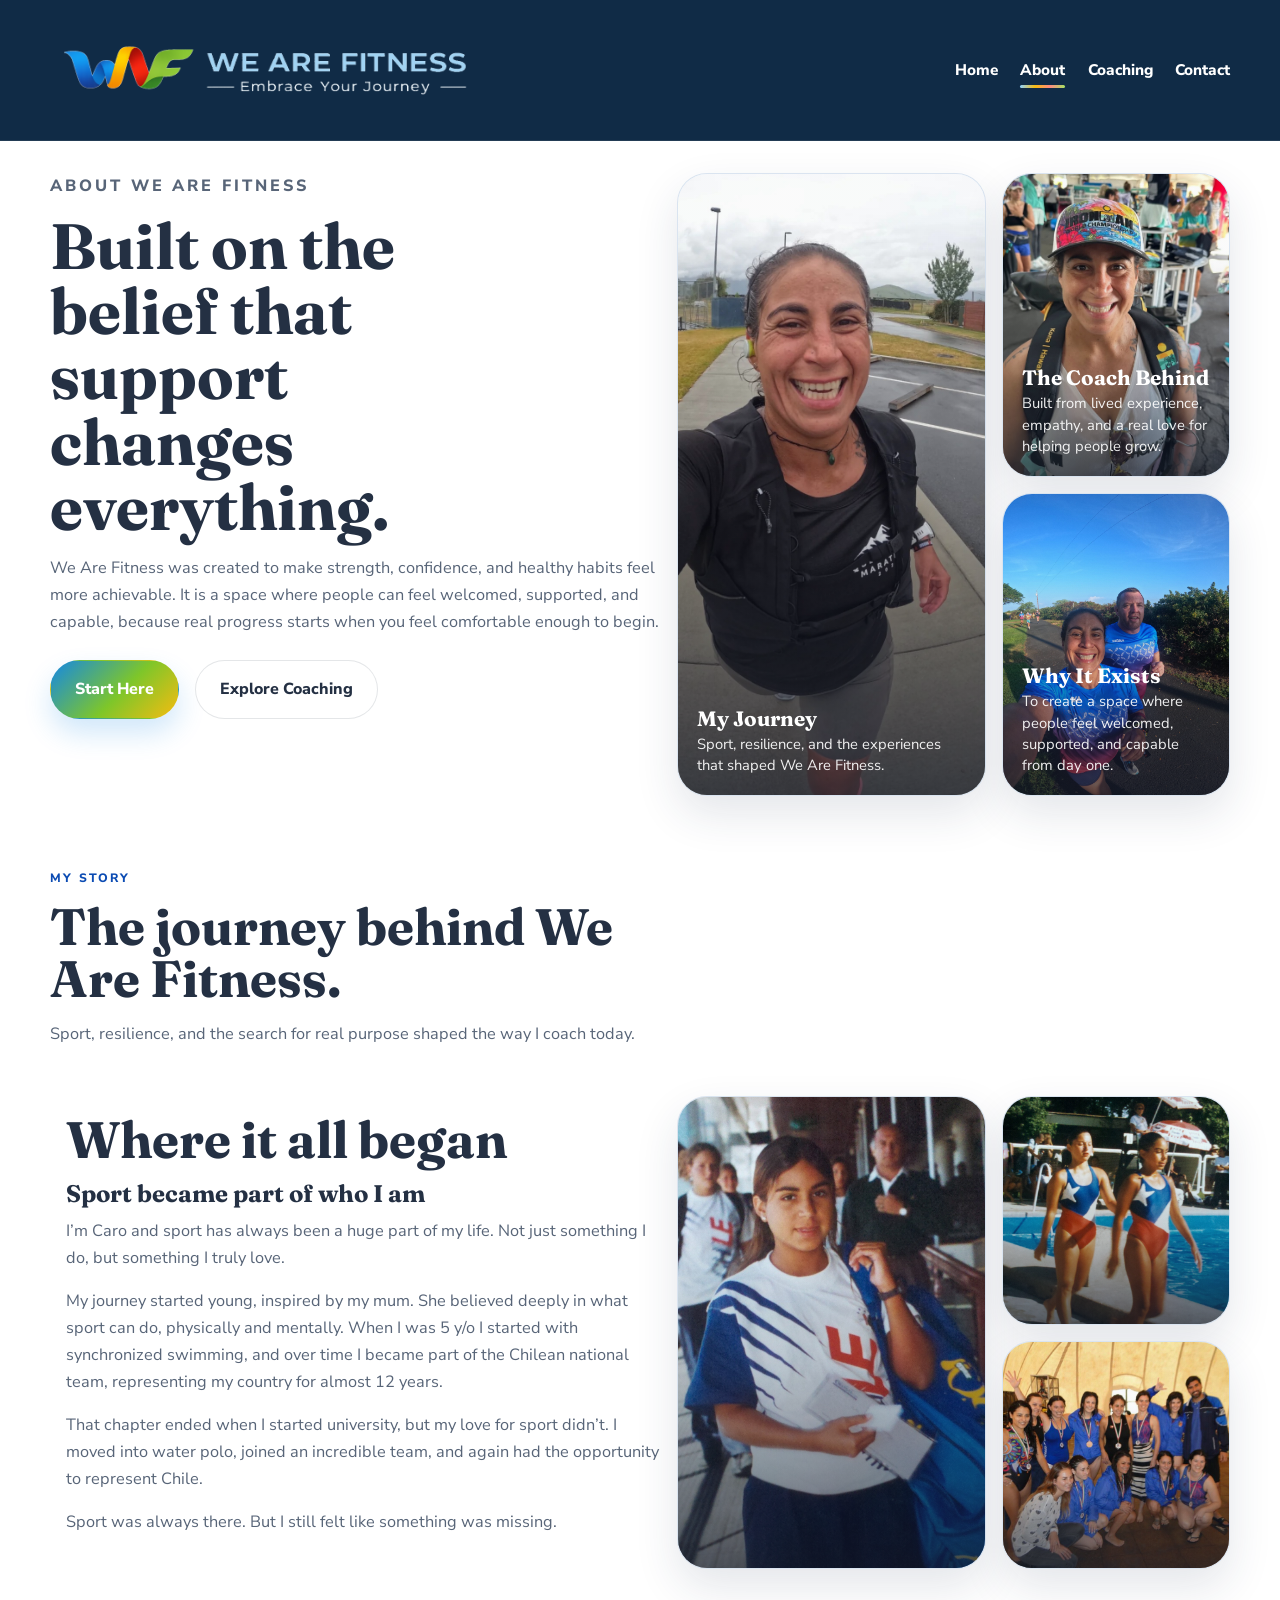
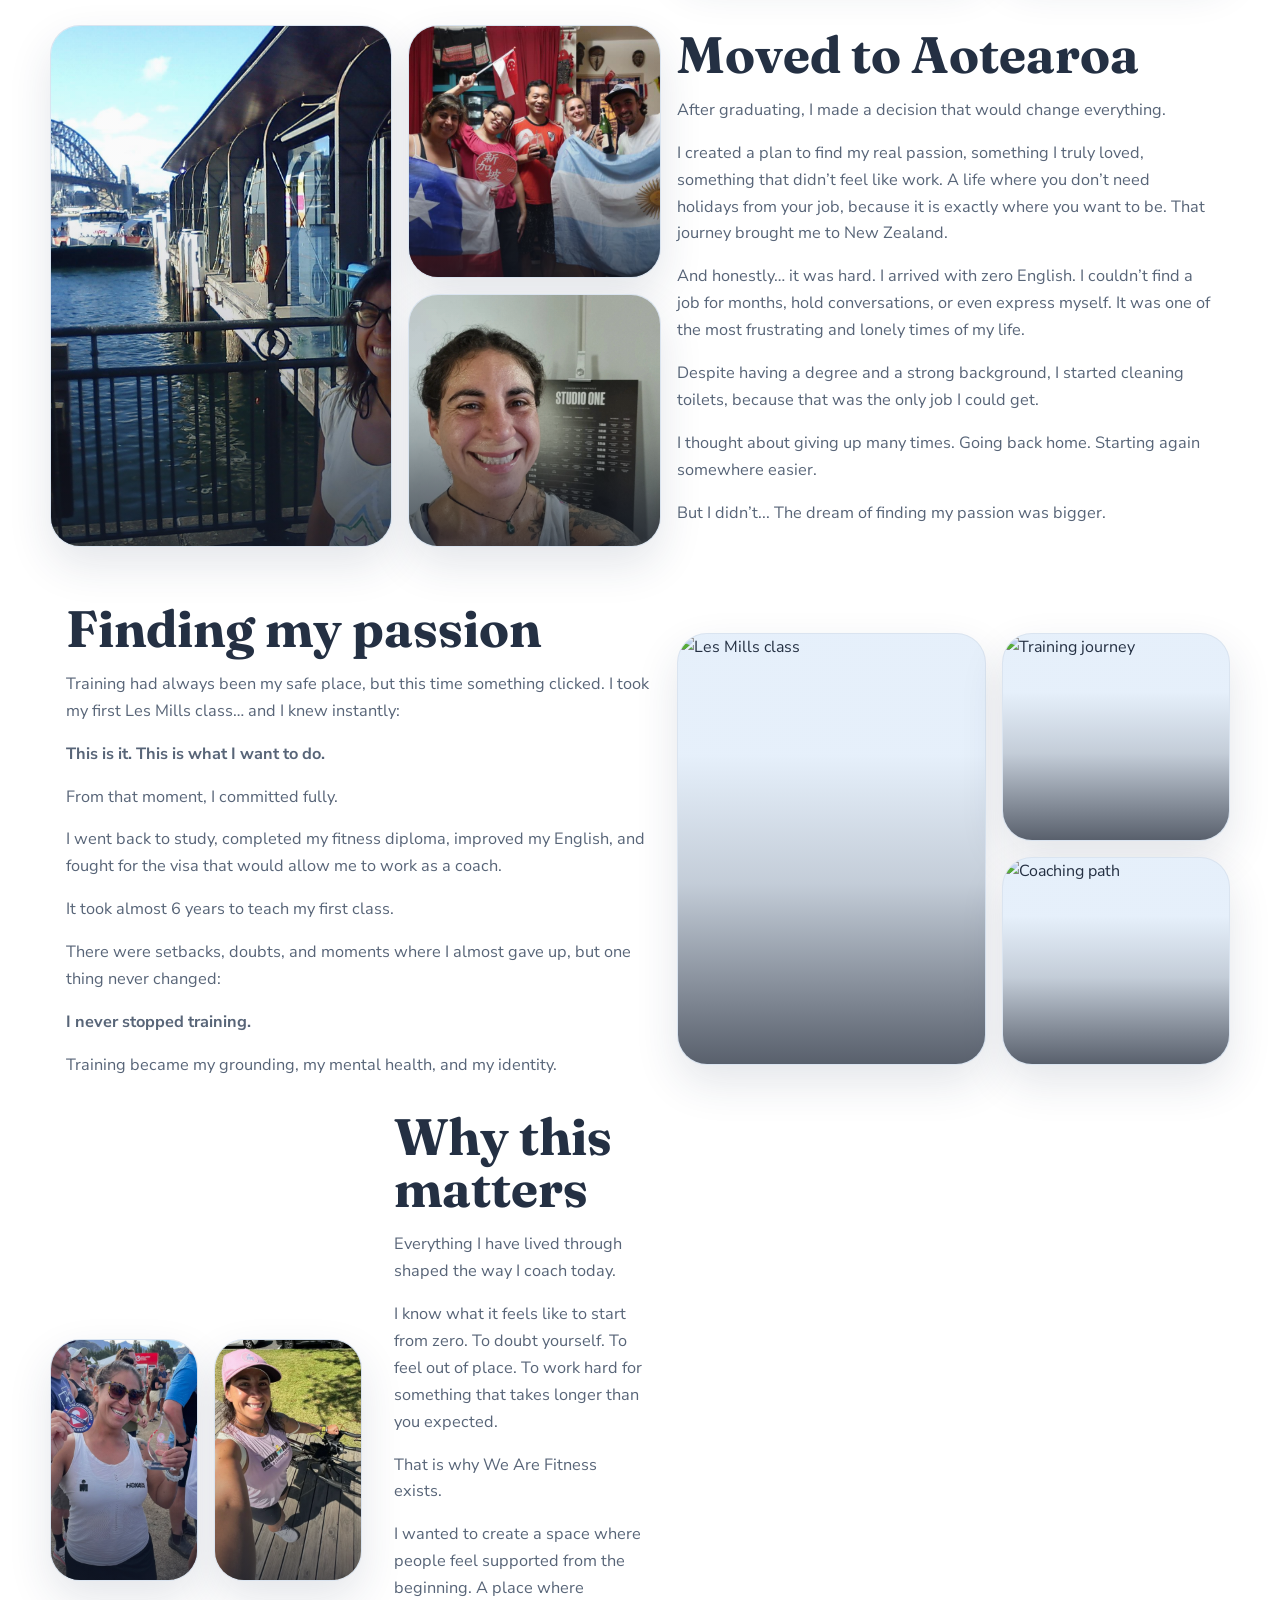
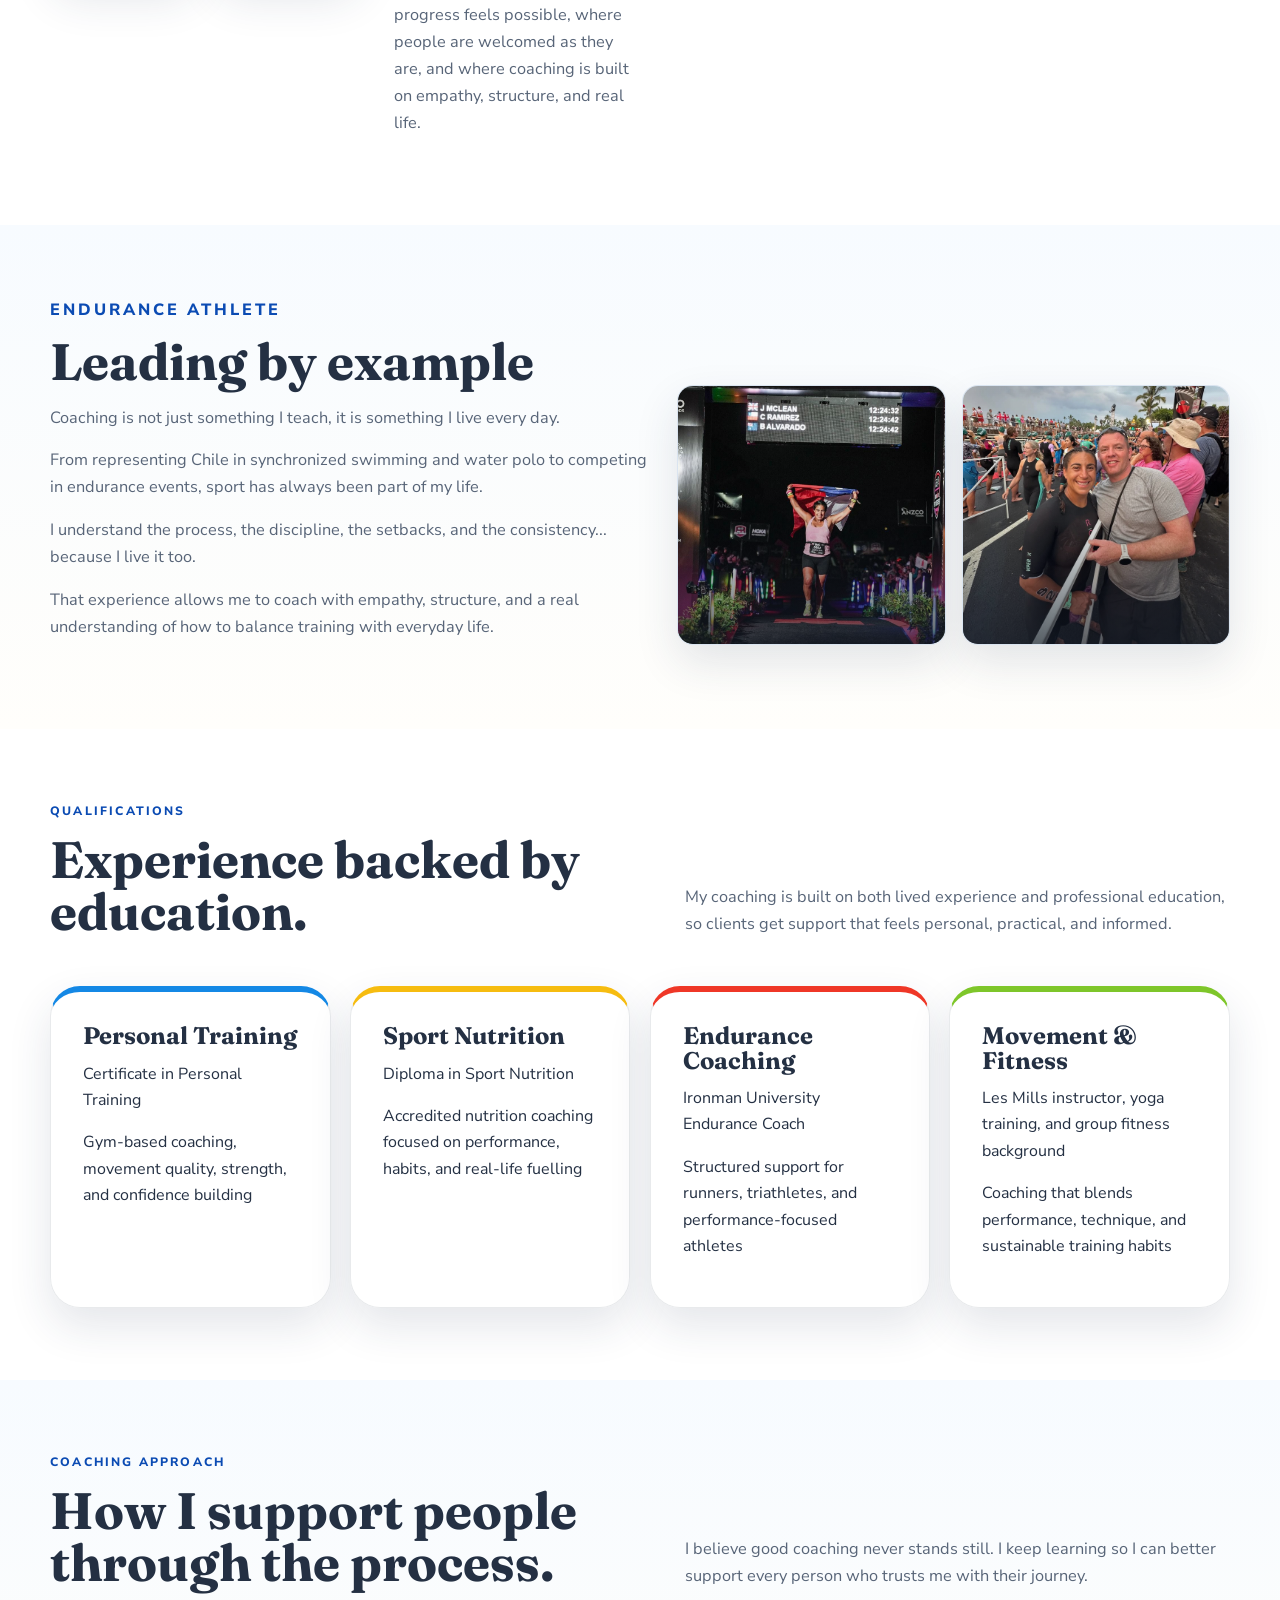
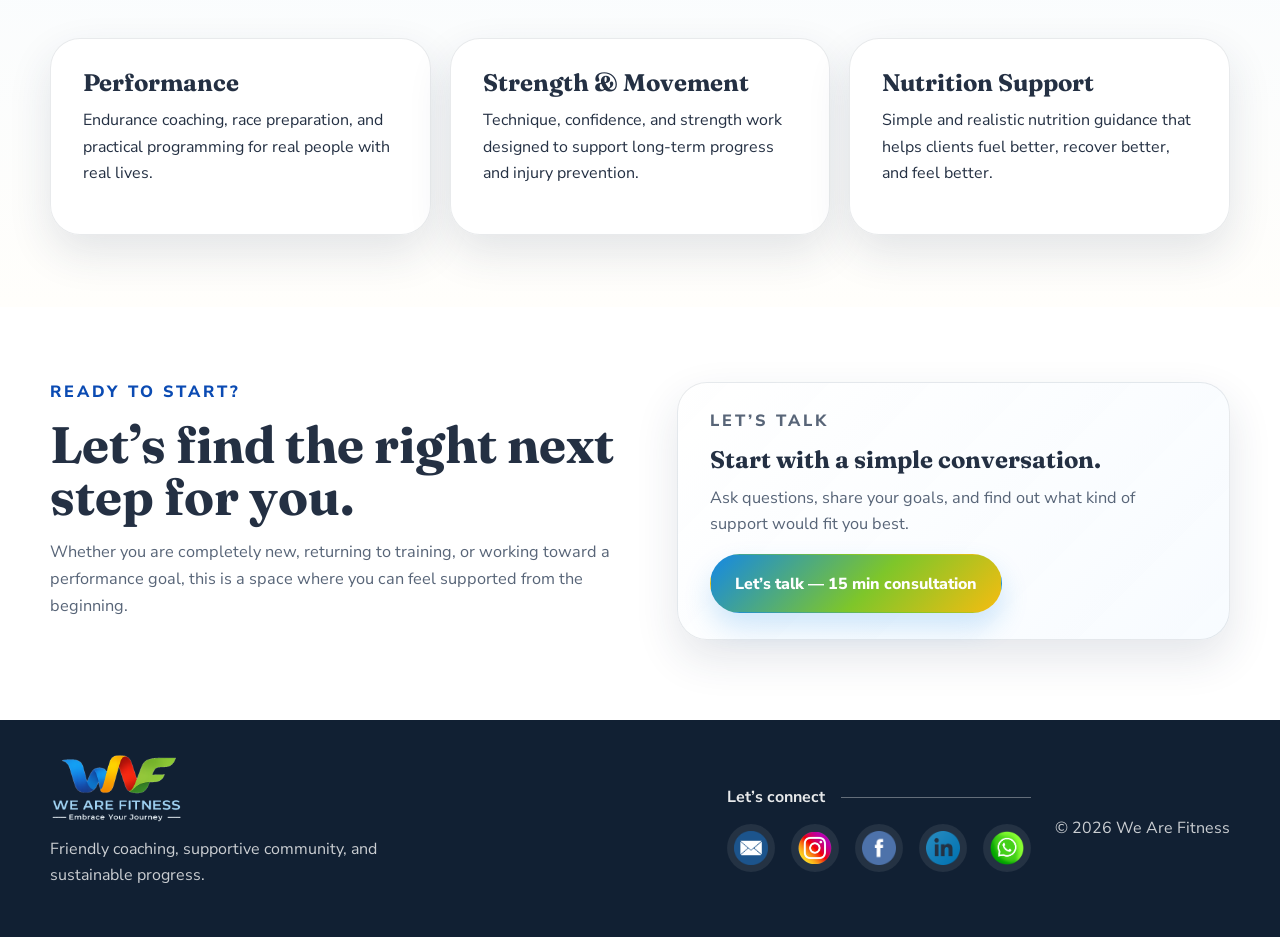
==== public/about.html @ 9125dcc0 "Update about.html" ====
<!DOCTYPE html>
<html lang="en">
<head>
  <meta charset="UTF-8">
  <meta name="viewport" content="width=device-width, initial-scale=1.0">
  <title>We Are Fitness | About</title>
  <meta
    name="description"
    content="Learn more about Caro, the story behind We Are Fitness, her journey as an endurance athlete, and the qualifications behind her coaching."
  >
  <link rel="preconnect" href="https://fonts.googleapis.com">
  <link rel="preconnect" href="https://fonts.gstatic.com" crossorigin>
  <link href="https://fonts.googleapis.com/css2?family=Fraunces:opsz,wght@9..144,600;9..144,700&family=Nunito+Sans:wght@400;600;700;800&display=swap" rel="stylesheet">
  <link rel="stylesheet" href="style.css">
</head>
<body>
  <header class="site-header" id="top">
    <div class="container nav-shell">
      <a class="brand" href="index.html" aria-label="We Are Fitness home">
        <img class="site-logo" src="images/logo/logo_01.png" alt="We Are Fitness">
      </a>

      <button class="menu-toggle" type="button" aria-expanded="false" aria-label="Open menu">
        <span></span>
        <span></span>
        <span></span>
      </button>

      <nav class="site-nav" aria-label="Main navigation">
        <a href="index.html">Home</a>
        <a class="is-active" href="about.html">About</a>
        <a href="coaching.html">Coaching</a>
        <a href="contact.html">Contact</a>
      </nav>
    </div>
  </header>

  <main>
    <section class="page-hero">
      <div class="container split-layout">
        <div class="section-copy">
          <p class="eyebrow">About We Are Fitness</p>
          <h1>Built on the belief that support changes everything.</h1>
          <p class="hero-text">
            We Are Fitness was created to make strength, confidence, and healthy habits feel more achievable.
            It is a space where people can feel welcomed, supported, and capable, because real progress starts
            when you feel comfortable enough to begin.
          </p>

          <div class="hero-actions" style="margin-top: 1.5rem;">
            <a class="button button-primary" href="contact.html">Start Here</a>
            <a class="button button-secondary" href="coaching.html">Explore Coaching</a>
          </div>
        </div>

<div class="hero-photos about-hero-photos">
  <div class="photo-card photo-tall">
    <img src="images/about/about_01.jpg" alt="Caro Ironman" class="real-image">
    <div class="image-overlay">
      <h3>My Journey</h3>
      <p>Sport, resilience, and the experiences that shaped We Are Fitness.</p>
    </div>
  </div>

  <div class="photo-card photo-small">
    <img src="images/about/about _ 02.jpg" alt="Caro coaching" class="real-image">
    <div class="image-overlay">
      <h3>The Coach Behind</h3>
      <p>Built from lived experience, empathy, and a real love for helping people grow.</p>
    </div>
  </div>

  <div class="photo-card photo-small">
    <img src="images/about/about _ 03.jpg" alt="We Are Fitness community" class="real-image">
    <div class="image-overlay">
      <h3>Why It Exists</h3>
      <p>To create a space where people feel welcomed, supported, and capable from day one.</p>
    </div>
  </div>
</div>
      </div>
    </section>

<section class="section">
  <div class="container">

<div class="section-head">
  <div>
    <p class="section-label">My Story</p>
    <h2>The journey behind We Are Fitness.</h2>

    <p class="section-intro">
      Sport, resilience, and the search for real purpose shaped the way I coach today.
    </p>
  </div>
</div>

    <!-- PART 1 -->
    <div class="split-layout about-story-block">

      <div class="section-copy">
        <h2>Where it all began</h2>
        <h3>Sport became part of who I am</h3>

        <p>
          I’m Caro and sport has always been a huge part of my life. Not just something I do, but something I truly love.
        </p>

        <p>
          My journey started young, inspired by my mum. She believed deeply in what sport can do, physically and mentally.
          When I was 5 y/o I started with synchronized swimming, and over time I became part of the Chilean national team,
          representing my country for almost 12 years.
        </p>

        <p>
          That chapter ended when I started university, but my love for sport didn’t. I moved into water polo,
          joined an incredible team, and again had the opportunity to represent Chile.
        </p>

        <p>
          Sport was always there. But I still felt like something was missing.
        </p>
      </div>

<div class="hero-photos about-story-photos">
  
  <div class="photo-card photo-tall">
    <img src="images/about/story_01.jpg" alt="Synchronized swimming" class="real-image">
  </div>

  <div class="photo-card photo-small">
    <img src="images/about/story_02.jpg" alt="Water polo" class="real-image">
  </div>

  <div class="photo-card photo-small">
    <img src="images/about/story_03.jpg" alt="Sport journey" class="real-image">
  </div>

</div>
</div>
    
    <!-- PART 2 -->
    <div class="split-layout about-story-block">

<div class="hero-photos about-story-photos">

  <div class="photo-card photo-tall">
    <img src="images/about/story_04.jpg" alt="Moving to NZ" class="real-image">
  </div>

  <div class="photo-card photo-small">
    <img src="images/about/story_05.jpg" alt="Early NZ days" class="real-image">
  </div>

  <div class="photo-card photo-small">
    <img src="images/about/story_06.jpg" alt="Starting again" class="real-image">
  </div>

</div>

      <div class="section-copy">
        <h2>Moved to Aotearoa</h2>

 <p>
    After graduating, I made a decision that would change everything.
  </p>

  <p>
    I created a plan to find my real passion, something I truly loved, something that didn’t feel like work.
    A life where you don’t need holidays from your job, because it is exactly where you want to be.
    That journey brought me to New Zealand.
  </p>

  <p>
    And honestly… it was hard. I arrived with zero English. I couldn’t find a job for months, hold conversations,
    or even express myself. It was one of the most frustrating and lonely times of my life.
  </p>

  <p>
    Despite having a degree and a strong background, I started cleaning toilets, because that was the only job I could get.
  </p>

  <p>
    I thought about giving up many times. Going back home. Starting again somewhere easier.
  </p>

  <p>
    But I didn’t... The dream of finding my passion was bigger.
  </p>
      </div>

    </div>

    <!-- PART 3 -->
    <div class="split-layout about-story-block">

      <div class="section-copy">
        <h2>Finding my passion</h2>

 <p>
    Training had always been my safe place, but this time something clicked.
    I took my first Les Mills class… and I knew instantly:
  </p>

  <p><strong>This is it. This is what I want to do.</strong></p>

  <p>
    From that moment, I committed fully.
  </p>

  <p>
    I went back to study, completed my fitness diploma, improved my English,
    and fought for the visa that would allow me to work as a coach.
  </p>

  <p>
    It took almost 6 years to teach my first class.
  </p>

  <p>
    There were setbacks, doubts, and moments where I almost gave up,
    but one thing never changed:
  </p>

  <p><strong>I never stopped training.</strong></p>

  <p>
    Training became my grounding, my mental health, and my identity.
  </p>
      </div>

<div class="hero-photos about-story-photos">

  <div class="photo-card photo-tall">
    <img src="images/about/story_07.jpg" alt="Les Mills class" class="real-image">
  </div>

  <div class="photo-card photo-small">
    <img src="images/about/story_08.jpg" alt="Training journey" class="real-image">
  </div>

  <div class="photo-card photo-small">
    <img src="images/about/story_11.jpg" alt="Coaching path" class="real-image">
  </div>

</div>

    <!-- PART 4 -->
    <div class="split-layout about-story-block">

<div class="section-aside about-story-images-row">

  <div class="photo-card">
    <img src="images/about/story_09.jpg" alt="Why this matters 1" class="real-image">
  </div>

  <div class="photo-card">
    <img src="images/about/story_10.jpg" alt="Why this matters 2" class="real-image">
  </div>

</div>

      <div class="section-copy">
        <h2>Why this matters</h2>

        <p>
          Everything I have lived through shaped the way I coach today.
        </p>

        <p>
          I know what it feels like to start from zero. To doubt yourself. To feel out of place.
          To work hard for something that takes longer than you expected.
        </p>

        <p>
          That is why We Are Fitness exists.
        </p>

        <p>
          I wanted to create a space where people feel supported from the beginning.
          A place where progress feels possible, where people are welcomed as they are,
          and where coaching is built on empathy, structure, and real life.
        </p>
      </div>

    </div>

  </div>
</section>

    <section class="section section-soft">
      <div class="container split-layout">
        <div class="section-copy">
          <p class="section-label">Endurance Athlete</p>
          <h2>Leading by example</h2>
<p>
  Coaching is not just something I teach, it is something I live every day.
</p>

<p>
  From representing Chile in synchronized swimming and water polo to competing in endurance events,
  sport has always been part of my life.
</p>

<p>
  I understand the process, the discipline, the setbacks, and the consistency...
  because I live it too.
</p>

<p>
  That experience allows me to coach with empathy, structure, and a real understanding
  of how to balance training with everyday life.
</p>
        </div>

<div class="section-aside about-athlete-images">

  <div class="photo-card">
    <img src="images/about/about-hero_01.jpg" alt="Endurance athlete" class="real-image">
  </div>

  <div class="photo-card">
    <img src="images/about/about-hero_02.jpg" alt="Training and racing" class="real-image">
  </div>
        </div>
      </div>
    </section>

    <section class="section">
      <div class="container">
        <div class="section-head">
          <div>
            <p class="section-label">Qualifications</p>
            <h2>Experience backed by education.</h2>
          </div>
          <p class="section-intro">
            My coaching is built on both lived experience and professional education, so clients get support that feels personal, practical, and informed.
          </p>
        </div>

        <div class="services-grid">
          <article class="service-card accent-blue">
            <h3>Personal Training</h3>
            <p>Certificate in Personal Training</p>
            <p>Gym-based coaching, movement quality, strength, and confidence building</p>
          </article>

          <article class="service-card accent-yellow">
            <h3>Sport Nutrition</h3>
            <p>Diploma in Sport Nutrition</p>
            <p>Accredited nutrition coaching focused on performance, habits, and real-life fuelling</p>
          </article>

          <article class="service-card accent-red">
            <h3>Endurance Coaching</h3>
            <p>Ironman University Endurance Coach</p>
            <p>Structured support for runners, triathletes, and performance-focused athletes</p>
          </article>

          <article class="service-card accent-green">
            <h3>Movement & Fitness</h3>
            <p>Les Mills instructor, yoga training, and group fitness background</p>
            <p>Coaching that blends performance, technique, and sustainable training habits</p>
          </article>
        </div>
      </div>
    </section>

    <section class="section section-soft">
      <div class="container">
        <div class="section-head">
          <div>
            <p class="section-label">Coaching Approach</p>
            <h2>How I support people through the process.</h2>
          </div>
          <p class="section-intro">
            I believe good coaching never stands still. I keep learning so I can better support every person who trusts me with their journey.
          </p>
        </div>

        <div class="community-grid">
          <article class="community-card">
            <h3>Performance</h3>
            <p>Endurance coaching, race preparation, and practical programming for real people with real lives.</p>
          </article>

          <article class="community-card">
            <h3>Strength & Movement</h3>
            <p>Technique, confidence, and strength work designed to support long-term progress and injury prevention.</p>
          </article>

          <article class="community-card">
            <h3>Nutrition Support</h3>
            <p>Simple and realistic nutrition guidance that helps clients fuel better, recover better, and feel better.</p>
          </article>
        </div>
      </div>
    </section>

    <section class="section contact-section">
      <div class="container split-layout">
        <div class="section-copy">
          <p class="section-label">Ready to start?</p>
          <h2>Let’s find the right next step for you.</h2>
          <p>
            Whether you are completely new, returning to training, or working toward a performance goal,
            this is a space where you can feel supported from the beginning.
          </p>
        </div>

        <div class="story-card">
          <p class="story-label">Let’s talk</p>
          <h3>Start with a simple conversation.</h3>
          <p>
            Ask questions, share your goals, and find out what kind of support would fit you best.
          </p>
          <div style="margin-top: 1rem;">
            <a class="button button-primary" href="contact.html">Let’s talk — 15 min consultation</a>
          </div>
        </div>
      </div>
    </section>
  </main>

  <footer class="site-footer">
    <div class="container footer-shell footer-stack">
      <div class="footer-branding">
        <img class="footer-logo" src="images/logo/logo_02.png" alt="We Are Fitness">
        <p>Friendly coaching, supportive community, and sustainable progress.</p>
      </div>

      <div>
        <div class="footer-connect-row">
          <span class="footer-connect-text">Let’s connect</span>
          <div class="footer-connect-line"></div>
        </div>

        <div class="footer-social">
          <a href="mailto:wearefitness.nz@outlook.com" target="_blank" rel="noopener noreferrer" aria-label="Email We Are Fitness">
            <img src="images/icons/email.png" alt="Email">
          </a>
          <a href="https://www.instagram.com/wearefitness.pt/" target="_blank" rel="noopener noreferrer" aria-label="Instagram">
            <img src="images/icons/instagram.png" alt="Instagram">
          </a>
          <a href="https://www.facebook.com/wearefitness.nz" target="_blank" rel="noopener noreferrer" aria-label="Facebook">
            <img src="images/icons/facebook.png" alt="Facebook">
          </a>
          <a href="https://www.linkedin.com/in/carolina-ramirez-07b8783b6/" target="_blank" rel="noopener noreferrer" aria-label="LinkedIn">
            <img src="images/icons/linkin.png" alt="LinkedIn">
          </a>
          <a href="https://wa.me/64211202009" target="_blank" rel="noopener noreferrer" aria-label="WhatsApp">
            <img src="images/icons/whatsapp.png" alt="WhatsApp">
          </a>
        </div>
      </div>

      <p class="footer-copy">© 2026 We Are Fitness</p>
    </div>
  </footer>

  <script src="script.js"></script>
</body>
</html>
---- public/style.css ----
:root {
  --brand-blue: #1488e5;
  --brand-blue-deep: #0b4bb3;
  --brand-yellow: #f6bc10;
  --brand-red: #ef3727;
  --brand-green: #7ec62a;
  --ink: #243043;
  --ink-soft: #586578;
  --surface: #ffffff;
  --surface-soft: #f7fbff;
  --border: rgba(36, 48, 67, 0.1);
  --shadow: 0 18px 44px rgba(29, 47, 84, 0.12);
  --radius-xl: 30px;
  --radius-lg: 22px;
  --radius-md: 16px;
  --container: 1180px;
}

* {
  box-sizing: border-box;
}

html {
  scroll-behavior: smooth;
  width: 100%;
  overflow-x: hidden;
}

body {
  margin: 0;
  width: 100%;
  overflow-x: hidden;
  font-family: "Nunito Sans", sans-serif;
  color: var(--ink);
  line-height: 1.65;
  background: #ffffff;
}

a {
  color: inherit;
  text-decoration: none;
}

img {
  display: block;
  max-width: 100%;
}

button,
input,
textarea {
  font: inherit;
}

.container {
  width: min(calc(100% - 2rem), var(--container));
  margin: 0 auto;
}

.section {
  padding: 4.5rem 0;
}

.section-soft {
  background: linear-gradient(180deg, #f7fbff 0%, #fffefb 100%);
}

.eyebrow,
.section-label,
.story-label {
  margin: 0 0 0.8rem;
  font-size: 0.76rem;
  font-weight: 800;
  letter-spacing: 0.18em;
  text-transform: uppercase;
  color: rgba(255, 255, 255, 0.9);
}

h1,
h2,
h3 {
  margin: 0;
  font-family: "Fraunces", serif;
  line-height: 1.02;
}

h1 {
  font-size: clamp(2.5rem, 5vw, 4.5rem);
  margin-bottom: 1rem;
  max-width: 11ch;
}

h2 {
  font-size: clamp(2rem, 4vw, 3.4rem);
  margin-bottom: 1rem;
}

h3 {
  font-size: 1.5rem;
  margin-bottom: 0.75rem;
}

p {
  margin: 0 0 1rem;
}

.site-header {
  position: sticky;
  top: 0;
  z-index: 50;
  background: #102b46;
  border-bottom: 1px solid rgba(255, 255, 255, 0.08);
  backdrop-filter: blur(12px);
}

.nav-shell,
.footer-shell {
  display: flex;
  align-items: center;
  justify-content: space-between;
  gap: 1rem;
}

.nav-shell {
  padding: 0;
  min-height: auto;
  align-items: center;
}

.brand {
  display: inline-flex;
  align-items: center;
}

.site-logo {
  width: auto;
  height: clamp(110px, 11vw, 140px);
  max-width: min(420px, 60vw);
  object-fit: contain;
}

.site-nav {
  display: flex;
  align-items: center;
  gap: 1.4rem;
}

.site-nav a {
  position: relative;
  font-weight: 800;
  font-size: 0.96rem;
  color: #ffffff;
}

.site-nav a::after {
  content: "";
  position: absolute;
  left: 0;
  bottom: -0.35rem;
  width: 100%;
  height: 3px;
  border-radius: 999px;
  background: linear-gradient(90deg, #8fd3ff, var(--brand-yellow), #ff8a80, #a7e163);
  opacity: 0;
  transform: scaleX(0.6);
  transition: opacity 0.2s ease, transform 0.2s ease;
}

.site-nav a:hover::after,
.site-nav a.is-active::after {
  opacity: 1;
  transform: scaleX(1);
}

.menu-toggle {
  display: none;
  width: 46px;
  height: 46px;
  padding: 0;
  border: 1px solid rgba(255, 255, 255, 0.2);
  border-radius: 50%;
  background: rgba(255, 255, 255, 0.08);
  cursor: pointer;
}

.menu-toggle span {
  display: block;
  width: 18px;
  height: 2px;
  margin: 4px auto;
  background: #ffffff;
}

.hero {
  padding: 2.75rem 0 2.5rem;
}

.page-hero {
  margin-top: 2rem;
}

.hero-grid,
.split-layout,
.newsletter-shell {
  display: grid;
  grid-template-columns: 1.05fr 0.95fr;
  gap: 1rem;
  align-items: start;
}

.hero-copy,
.hero-visuals,
.hero-grid > *,
.split-layout > *,
.newsletter-shell > *,
.section-head > *,
.community-grid > *,
.services-grid > *,
.testimonials-grid > * {
  min-width: 0;
}

.hero-visuals {
  display: grid;
  gap: 2rem;
  align-content: start;
}

.hero-text,
.section-copy p,
.section-intro,
.newsletter-copy p,
.contact-card p,
.story-card p {
  color: var(--ink-soft);
  font-size: 1.02rem;
}

.hero-actions,
.section-cta-row {
  display: flex;
  flex-wrap: wrap;
  gap: 1rem;
}

.hero-actions {
  margin: 2rem 0 1.25rem;
}

.hero-highlights {
  display: flex;
  flex-wrap: wrap;
  gap: 0.75rem;
}

.hero-highlights span {
  padding: 0.7rem 1rem;
  border-radius: 999px;
  background: rgba(255, 255, 255, 0.86);
  border: 1px solid rgba(36, 48, 67, 0.08);
  font-weight: 700;
  font-size: 0.92rem;
}

.button {
  display: inline-flex;
  align-items: center;
  justify-content: center;
  min-height: 52px;
  padding: 0.95rem 1.5rem;
  border-radius: 999px;
  border: 1px solid transparent;
  font-weight: 800;
  transition: transform 0.2s ease, box-shadow 0.2s ease;
}

.button:hover {
  transform: translateY(-2px);
}

.button-primary {
  color: #ffffff;
  background: linear-gradient(135deg, var(--brand-blue) 0%, var(--brand-green) 55%, var(--brand-yellow) 100%);
  box-shadow: 0 14px 28px rgba(20, 136, 229, 0.2);
}

.button-secondary {
  background: #ffffff;
  border-color: rgba(36, 48, 67, 0.12);
}

.story-card,
.service-card,
.community-card,
.testimonial-card,
.contact-card,
.newsletter-form,
.photo-card {
  border-radius: var(--radius-xl);
  box-shadow: var(--shadow);
}

.story-card,
.service-card,
.community-card,
.testimonial-card,
.contact-card,
.newsletter-form {
  padding: 2rem;
  background: rgba(255, 255, 255, 0.92);
  border: 1px solid var(--border);
}

.story-card {
  align-self: start;
  margin-top: 0.15rem;
  padding: 1.6rem 2rem;
  background: linear-gradient(135deg, rgba(255, 255, 255, 0.98), rgba(247, 251, 255, 0.95));
}

.story-label,
.section-label,
.section-copy .section-label,
.newsletter-copy .section-label {
  color: var(--brand-blue-deep);
}

.hero-photos {
  display: grid;
  grid-template-columns: 1.15fr 0.85fr;
  grid-template-rows: repeat(2, minmax(180px, 1fr));
  gap: 1rem;
  align-items: stretch;
}

.photo-tall {
  grid-row: span 2;
  min-height: 430px;
}

.photo-small {
  min-height: 205px;
}

.photo-wide {
  min-height: 330px;
}

.photo-card {
  position: relative;
  overflow: hidden;
  border: 1px solid rgba(36, 48, 67, 0.08);
  background: #eaf4ff;
}

.real-image {
  width: 100%;
  height: 100%;
  min-height: inherit;
  object-fit: cover;
}

.photo-card::after {
  content: "";
  position: absolute;
  inset: 0;
  background: linear-gradient(to top, rgba(20, 26, 39, 0.68) 0%, rgba(20, 26, 39, 0.18) 42%, rgba(20, 26, 39, 0.02) 72%);
  z-index: 1;
}

.image-overlay {
  position: absolute;
  left: 1.2rem;
  right: 1.2rem;
  bottom: 1.15rem;
  z-index: 2;
  color: #ffffff;
}

.image-overlay h3 {
  margin: 0 0 0.3rem;
  font-size: 1.3rem;
  color: #ffffff;
}

.image-overlay p {
  margin: 0;
  color: rgba(255, 255, 255, 0.92);
  font-size: 0.92rem;
  line-height: 1.45;
}

.section-head {
  display: grid;
  grid-template-columns: 1.05fr 0.95fr;
  gap: 2rem;
  align-items: end;
  margin-bottom: 2rem;
}

.community-grid,
.services-grid,
.testimonials-grid {
  display: grid;
  gap: 1.2rem;
}

.community-grid {
  grid-template-columns: repeat(3, 1fr);
}

.services-grid {
  grid-template-columns: repeat(4, 1fr);
}

.testimonials-grid {
  grid-template-columns: repeat(3, 1fr);
}

.accent-blue {
  border-top: 6px solid var(--brand-blue);
}

.accent-yellow {
  border-top: 6px solid var(--brand-yellow);
}

.accent-red {
  border-top: 6px solid var(--brand-red);
}

.accent-green {
  border-top: 6px solid var(--brand-green);
}

.newsletter-shell {
  padding: 2rem;
  border-radius: var(--radius-xl);
  background: linear-gradient(135deg, rgba(255, 255, 255, 0.96), rgba(247, 251, 255, 0.96));
  border: 1px solid rgba(36, 48, 67, 0.08);
  box-shadow: var(--shadow);
}

.newsletter-form {
  display: grid;
  gap: 0.9rem;
}

.newsletter-form input {
  width: 100%;
  min-height: 52px;
  padding: 0.9rem 1rem;
  border: 1px solid rgba(36, 48, 67, 0.12);
  border-radius: 18px;
  background: #ffffff;
  color: var(--ink);
}

.testimonial-card::before {
  content: "";
  display: block;
  width: 64px;
  height: 5px;
  margin-bottom: 1.2rem;
  border-radius: 999px;
  background: linear-gradient(90deg, var(--brand-blue), var(--brand-yellow), var(--brand-red), var(--brand-green));
}

.contact-section {
  padding-bottom: 5rem;
}

.contact-card a,
.footer-links a {
  text-decoration: underline;
  text-underline-offset: 0.18em;
}

/* Social icons */
.social-links {
  display: flex;
  flex-direction: row;
  gap: 2rem;
  align-items: center;
  flex-wrap: wrap;
  margin-top: 1.2rem;
}

.social-links a {
  display: inline-flex;
  align-items: center;
  justify-content: center;
  width: 55px;
  height: 55px;
  border-radius: 90%;
  background: #102b46;
  border: none;
  box-shadow: none;
  transition: transform 0.25s ease, background 0.25s ease;
}

.social-links a:hover {
  transform: translateY(-4px);
  background: #1f4e86;
}

.social-links img {
  width: 85%;
  height: 85%;
  object-fit: contain;
}

/* About page */
.photo-about-hero {
  max-width: 350px;
  margin: 0 auto;
}

/* Contact page */
.photo-contact-hero {
  height: 240px;
}

.contact-top-row {
  display: grid;
  grid-template-columns: 1.2fr 0.8fr;
  gap: 2rem;
  align-items: start;
  margin-top: -2rem;
  margin-bottom: 2.5rem;
}

.contact-copy-block {
  max-width: 600px;
  margin: 0;
  padding: 0;
  background: transparent;
  box-shadow: none;
  border: none;
  border-radius: 0;
}

.contact-copy-block .section-label,
.contact-copy-block h2,
.contact-copy-block p {
  margin-left: 0;
  text-align: left;
}

.contact-icons {
  display: flex;
  align-items: flex-start;
  justify-content: flex-start;
  padding-top: 6.5rem;
}

.contact-icons .social-links {
  justify-content: flex-start;
  margin-top: 0;
  gap: 2.5rem;
}

.contact-form {
  max-width: 760px;
}

.site-footer {
  padding: 2rem 0;
  color: rgba(255, 255, 255, 0.78);
  background: #112033;
}

.footer-stack {
  display: grid;
  grid-template-columns: 1.3fr auto auto;
  align-items: center;
  gap: 1.5rem;
}

.footer-branding p {
  max-width: 24rem;
}

.footer-logo {
  height: 70px;
  width: auto;
  margin-bottom: 0.9rem;
}

.footer-links {
  display: flex;
  flex-wrap: wrap;
  gap: 1rem 1.4rem;
  font-weight: 700;
}

.footer-copy {
  margin: 0;
  white-space: nowrap;
}

.sr-only {
  position: absolute;
  width: 1px;
  height: 1px;
  padding: 0;
  margin: -1px;
  overflow: hidden;
  clip: rect(0, 0, 0, 0);
  white-space: nowrap;
  border: 0;
}

/* ===== FOOTER SOCIAL (GLOBAL) ===== */

.footer-connect-row {
  display: flex;
  align-items: center;
  gap: 1rem;
  margin-bottom: 0.85rem;
}

.footer-connect-text {
  font-weight: 700;
  color: rgba(255, 255, 255, 0.9);
  white-space: nowrap;
}

.footer-connect-line {
  height: 1px;
  background: rgba(255, 255, 255, 0.35);
  flex-grow: 1;
}

.footer-social {
  display: flex;
  flex-wrap: wrap;
  gap: 1rem;
  align-items: center;
  justify-content: flex-start;
}

.footer-social a {
  width: 52px;
  height: 52px;
  display: inline-flex;
  align-items: center;
  justify-content: center;
  border-radius: 50%;
  background: rgba(255, 255, 255, 0.08);
  overflow: hidden;
  transition: transform 0.25s ease, background 0.25s ease;
}

.footer-social a:hover {
  transform: translateY(-3px);
  background: rgba(255, 255, 255, 0.16);
}

.footer-social img {
  width: 24px;
  height: 24px;
  object-fit: contain;
}

@media (max-width: 1120px) {
  .hero-grid,
  .split-layout,
  .newsletter-shell,
  .section-head,
  .community-grid,
  .services-grid,
  .testimonials-grid,
  .footer-stack {
    grid-template-columns: 1fr;
  }

  .photo-tall {
    grid-row: auto;
    min-height: 340px;
  }

  .footer-copy {
    white-space: normal;
  }
}

@media (max-width: 980px) {
  .hero-photos {
    grid-template-columns: 1fr;
    grid-template-rows: auto;
  }

  .photo-tall,
  .photo-small,
  .photo-wide {
    min-height: 260px;
  }
}

@media (max-width: 900px) {
  .contact-top-row {
    grid-template-columns: 1fr;
    margin-top: -1rem;
  }

  .contact-icons {
    justify-content: flex-start;
    padding-top: 0;
  }

  .contact-icons .social-links {
    gap: 1.4rem;
  }
}

@media (max-width: 760px) {
  .menu-toggle {
    display: inline-block;
  }

  .site-nav {
    position: absolute;
    top: calc(100% + 0.6rem);
    right: 1rem;
    left: 1rem;
    display: none;
    flex-direction: column;
    align-items: flex-start;
    padding: 1rem;
    border-radius: var(--radius-lg);
    background: #163a63;
    border: 1px solid rgba(255, 255, 255, 0.12);
    box-shadow: var(--shadow);
  }

  .site-nav.is-open {
    display: flex;
  }

  .nav-shell {
    min-height: 90px;
  }

  .hero,
  .section {
    padding: 3.2rem 0;
  }

  .container {
    width: min(calc(100% - 1.2rem), var(--container));
  }

  h1 {
    max-width: 100%;
    font-size: clamp(2.1rem, 8vw, 3rem);
  }

  h2 {
    font-size: clamp(1.75rem, 7vw, 2.4rem);
  }

  .site-logo {
    height: clamp(95px, 22vw, 130px);
    max-width: 250px;
  }

  .story-card,
  .service-card,
  .community-card,
  .testimonial-card,
  .contact-card,
  .newsletter-form {
    padding: 1.4rem;
  }

  .image-overlay {
    left: 1rem;
    right: 1rem;
    bottom: 1rem;
  }

  .image-overlay h3 {
    font-size: 1.1rem;
  }

  .image-overlay p {
    font-size: 0.88rem;
  }

  .social-links {
    gap: 1rem;
  }

  .social-links a {
    width: 52px;
    height: 52px;
  }

  .social-links img {
    width: 65%;
    height: 65%;
  }
}

/* FORCE consistent footer icon size across all pages */
.site-footer .footer-social a {
  width: 48px !important;
  height: 48px !important;
}

.site-footer .footer-social img {
  width: 34px !important;
  height: 34px !important;
}

.hero-single-photo {
  max-height: 220px;
}

.about-story-block:nth-child(even) .section-copy {
  padding-left: 1rem;
}

.about-story-block:nth-child(odd) .section-copy {
  padding-right: 1rem;
}

.about-hero-photos {
  display: grid;
  grid-template-columns: 1.15fr 0.85fr;
  grid-template-rows: repeat(2, minmax(220px, 1fr));
  gap: 1rem;
  align-items: stretch;
}

.about-hero-photos .photo-tall {
  grid-row: span 2;
  min-height: 500px;
}

.about-hero-photos .photo-small {
  min-height: 240px;
}

.about-story-images-row {
  display: grid;
  grid-template-columns: 1fr 1fr;
  gap: 1rem;
}

.about-story-images-row .photo-card {
  min-height: 240px;
}

.about-story-images-row {
  display: grid;
  grid-template-columns: 1fr 1fr;
  gap: 1rem;

  margin-top: 3.5rem; /* 👈 THIS is the key */
}

.about-athlete-images {
  display: grid;
  grid-template-columns: 1fr 1fr;
  gap: 1rem;

  margin-top: 5.5rem;   /* push down */
  margin-bottom: -1.5rem; /* 👈 pulls bottom back up */
}

.about-athlete-images .photo-card {
  height: 260px;
  overflow: hidden;
  border-radius: 16px;
}

.about-athlete-images img {
  width: 100%;
  height: 100%;
  object-fit: cover;
}

.about-athlete-images .photo-card:first-child img {
  object-position: center 75%;
}

.about-story-block {
  margin-bottom: 3.5rem;
  align-items: center;
}

.about-story-block:last-child {
  margin-bottom: 0;
}
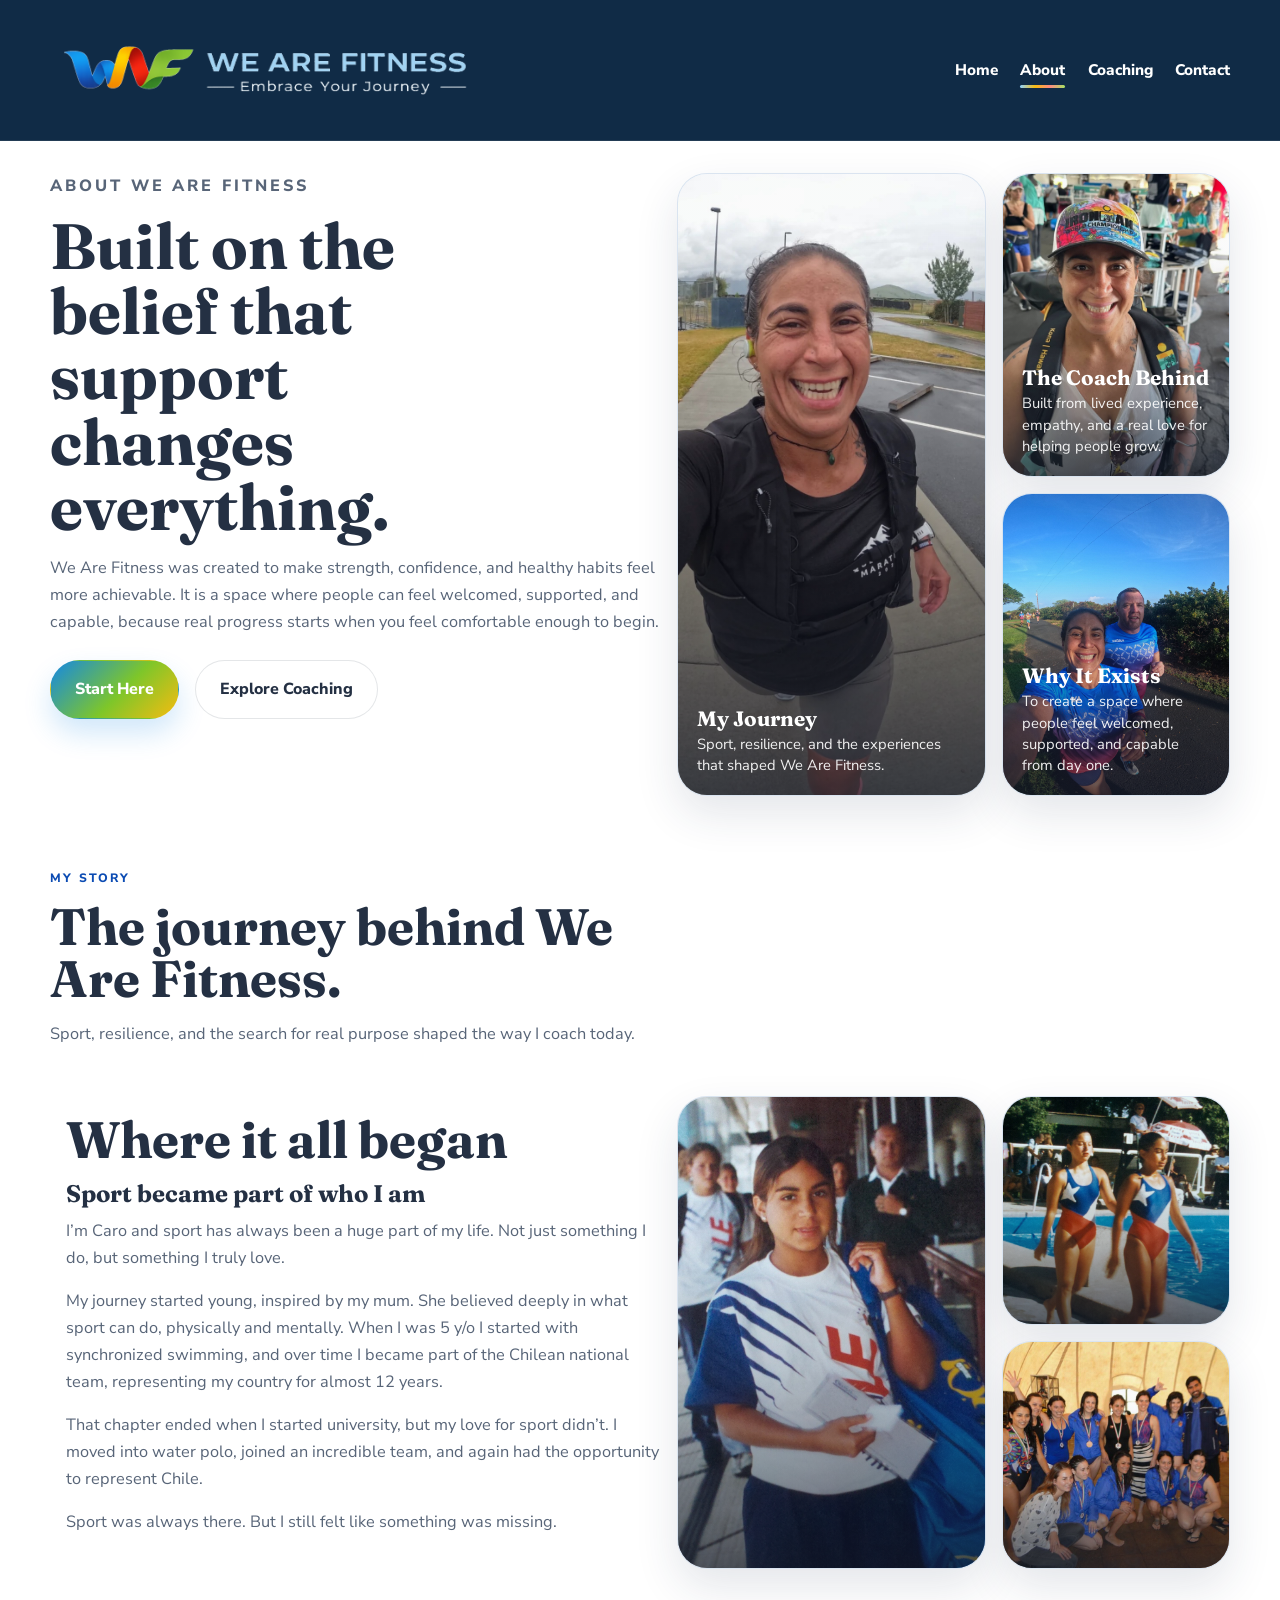
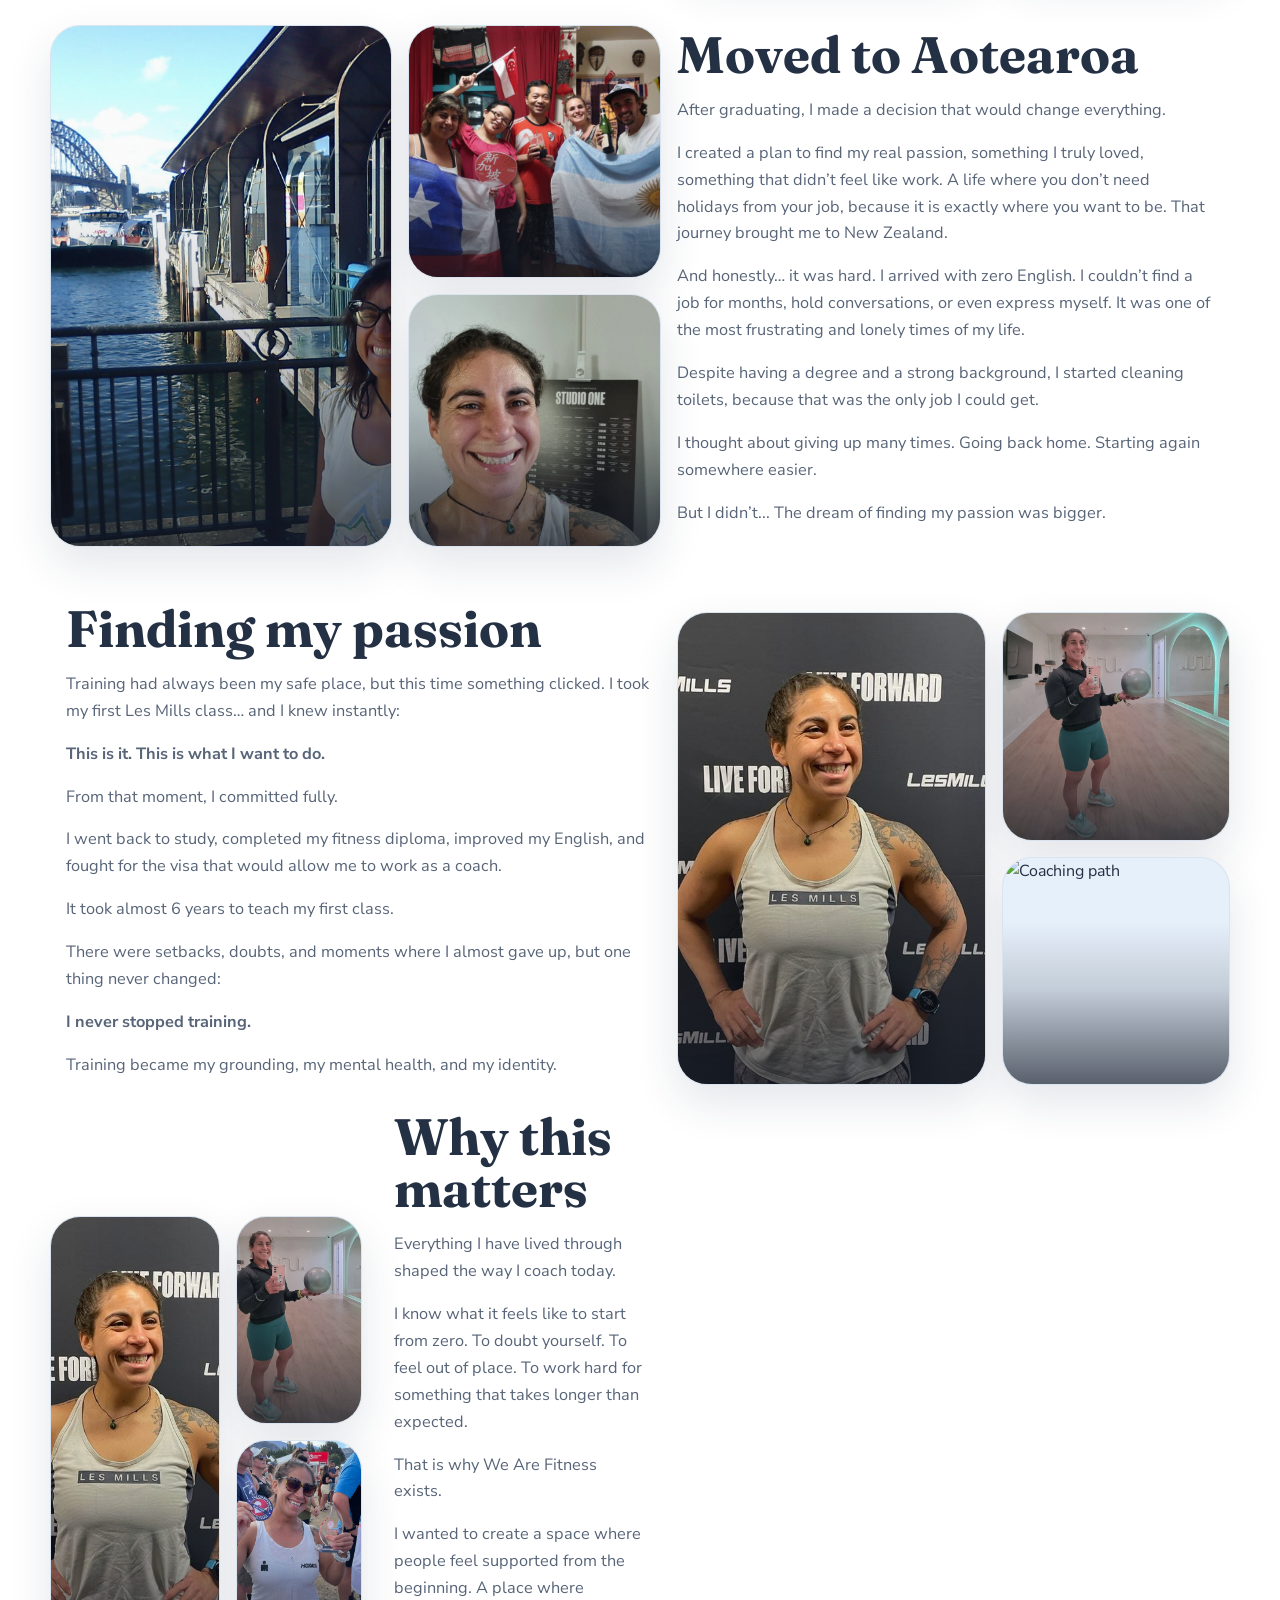
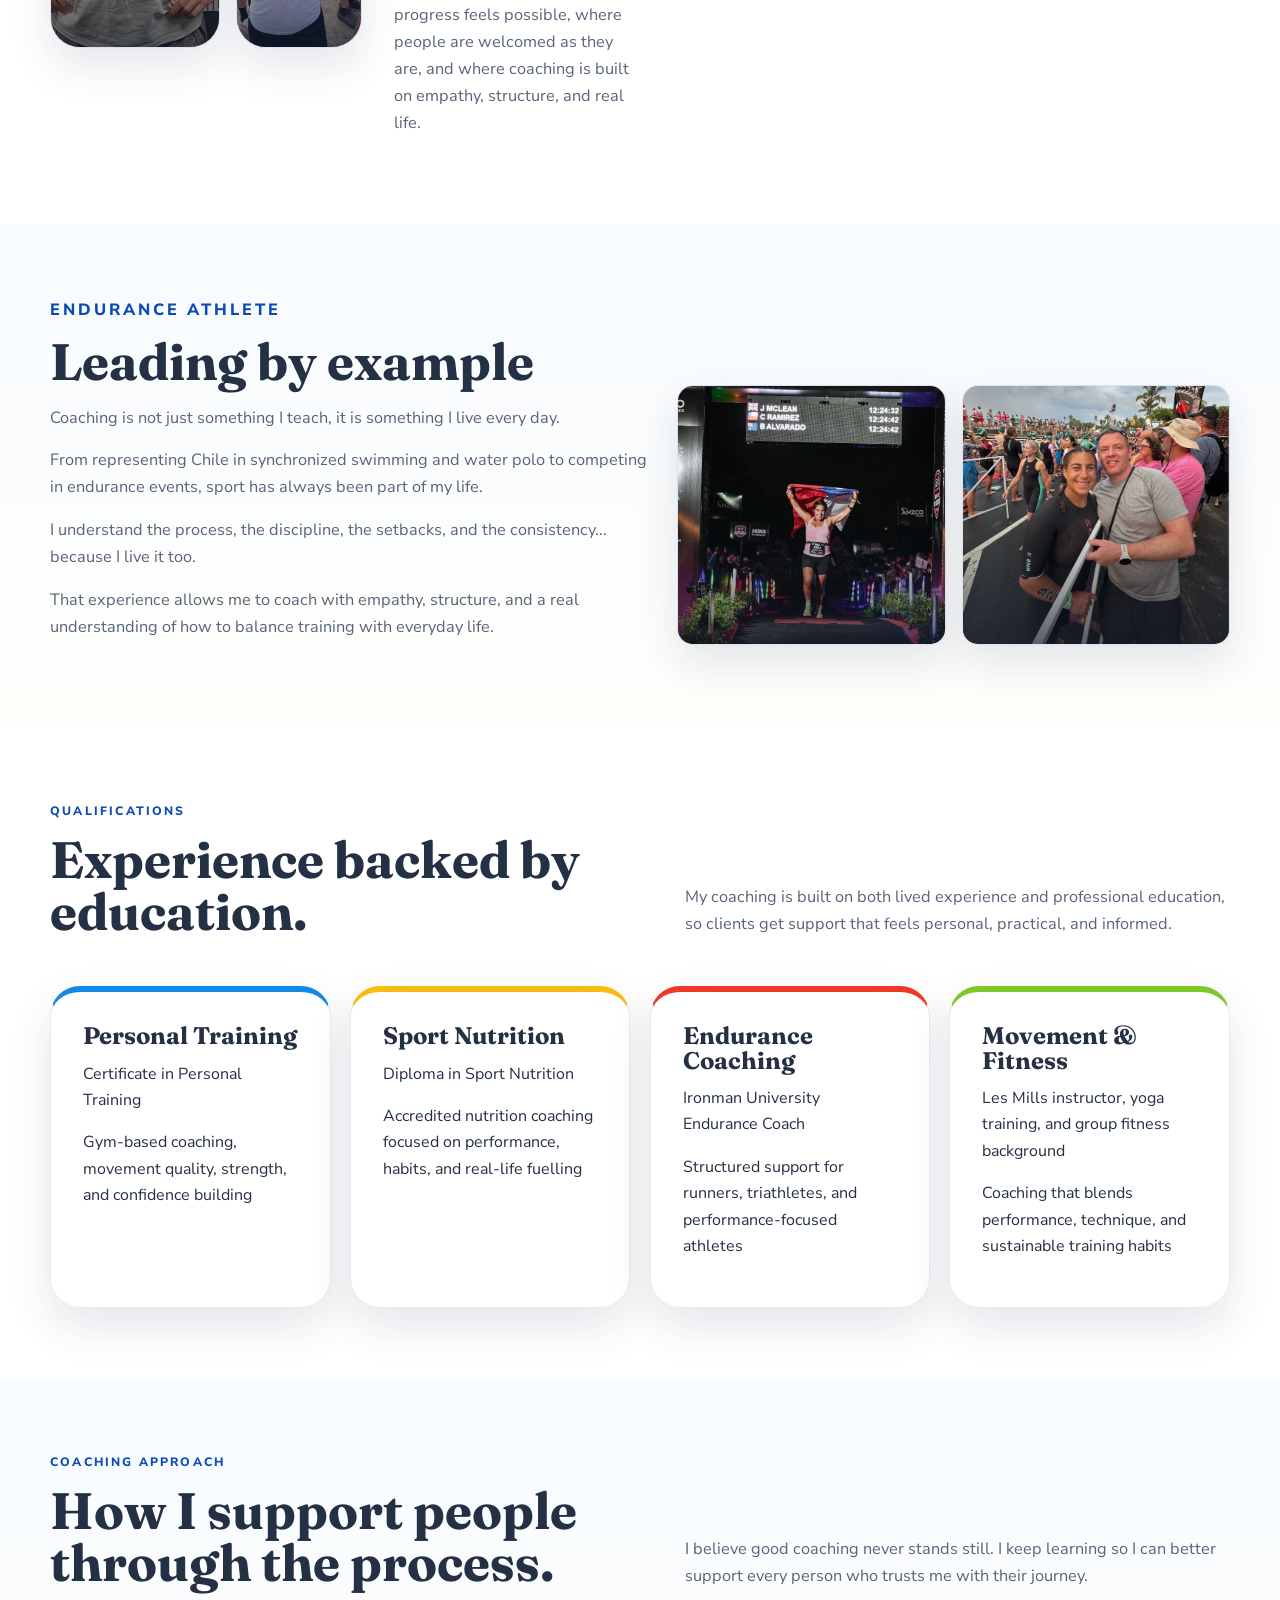
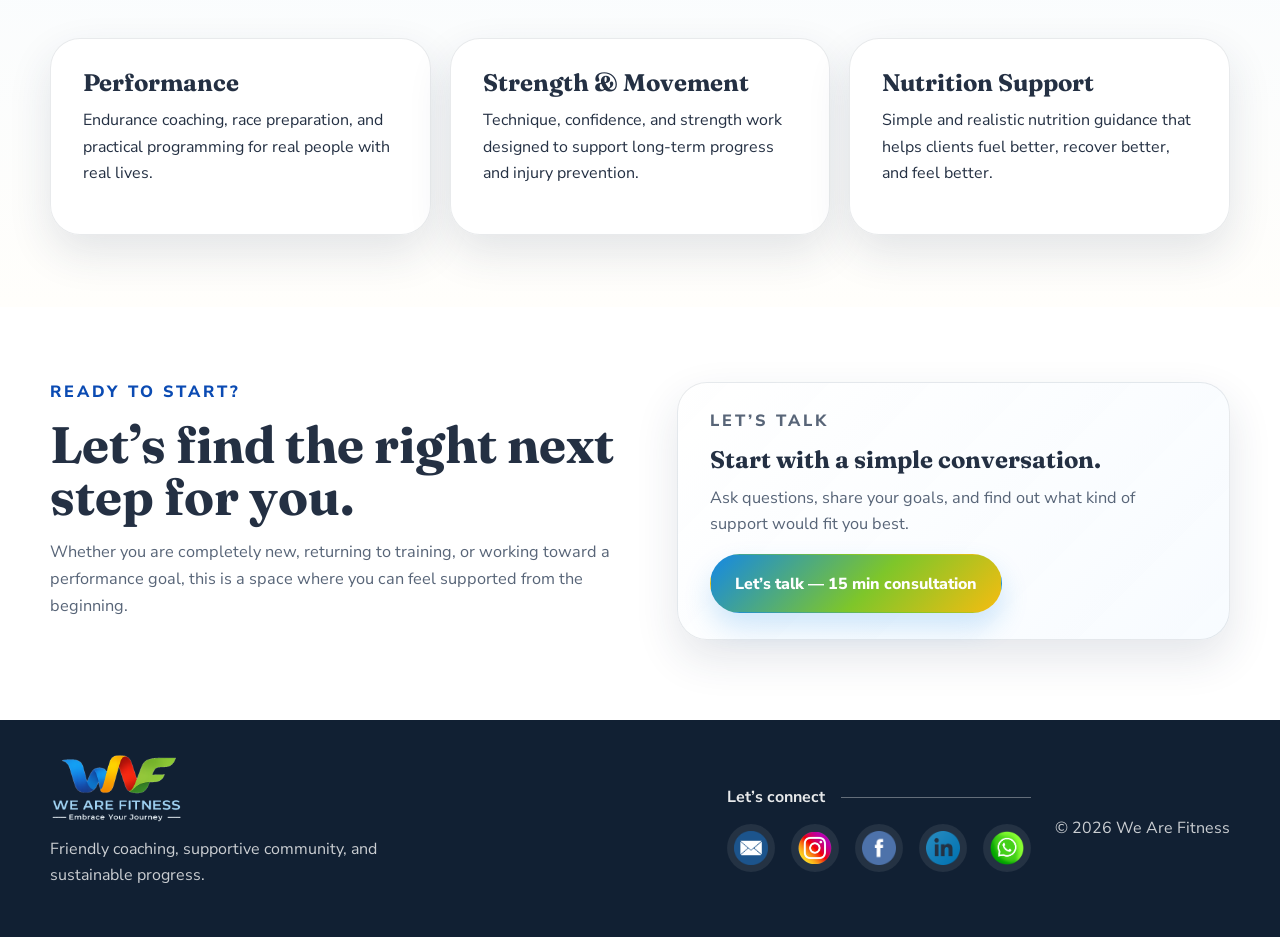
==== commit eebd08c2: "Update about.html" ====
--- a/public/about.html
+++ b/public/about.html
@@ -246,45 +246,50 @@
 </div>
 
     <!-- PART 4 -->
-    <div class="split-layout about-story-block">
-
-<div class="section-aside about-story-images-row">
-
-  <div class="photo-card">
-    <img src="images/about/story_09.jpg" alt="Why this matters 1" class="real-image">
-  </div>
-
-  <div class="photo-card">
-    <img src="images/about/story_10.jpg" alt="Why this matters 2" class="real-image">
-  </div>
-
-</div>
-
-      <div class="section-copy">
-        <h2>Why this matters</h2>
-
-        <p>
-          Everything I have lived through shaped the way I coach today.
-        </p>
-
-        <p>
-          I know what it feels like to start from zero. To doubt yourself. To feel out of place.
-          To work hard for something that takes longer than you expected.
-        </p>
-
-        <p>
-          That is why We Are Fitness exists.
-        </p>
-
-        <p>
-          I wanted to create a space where people feel supported from the beginning.
-          A place where progress feels possible, where people are welcomed as they are,
-          and where coaching is built on empathy, structure, and real life.
-        </p>
-      </div>
-
-    </div>
-
+<div class="split-layout about-story-block">
+
+  <!-- LEFT: IMAGES -->
+  <div class="hero-photos about-story-photos">
+
+    <div class="photo-card photo-tall">
+      <img src="images/about/story_07.jpg" alt="Coaching journey" class="real-image">
+    </div>
+
+    <div class="photo-card photo-small">
+      <img src="images/about/story_08.jpg" alt="Clients and coaching" class="real-image">
+    </div>
+
+    <div class="photo-card photo-small">
+      <img src="images/about/story_09.jpg" alt="Community and growth" class="real-image">
+    </div>
+
+  </div>
+
+  <!-- RIGHT: TEXT -->
+  <div class="section-copy">
+    <h2>Why this matters</h2>
+
+    <p>
+      Everything I have lived through shaped the way I coach today.
+    </p>
+
+    <p>
+      I know what it feels like to start from zero. To doubt yourself.
+      To feel out of place. To work hard for something that takes longer than expected.
+    </p>
+
+    <p>
+      That is why We Are Fitness exists.
+    </p>
+
+    <p>
+      I wanted to create a space where people feel supported from the beginning.
+      A place where progress feels possible, where people are welcomed as they are,
+      and where coaching is built on empathy, structure, and real life.
+    </p>
+  </div>
+
+</div>
   </div>
 </section>
 
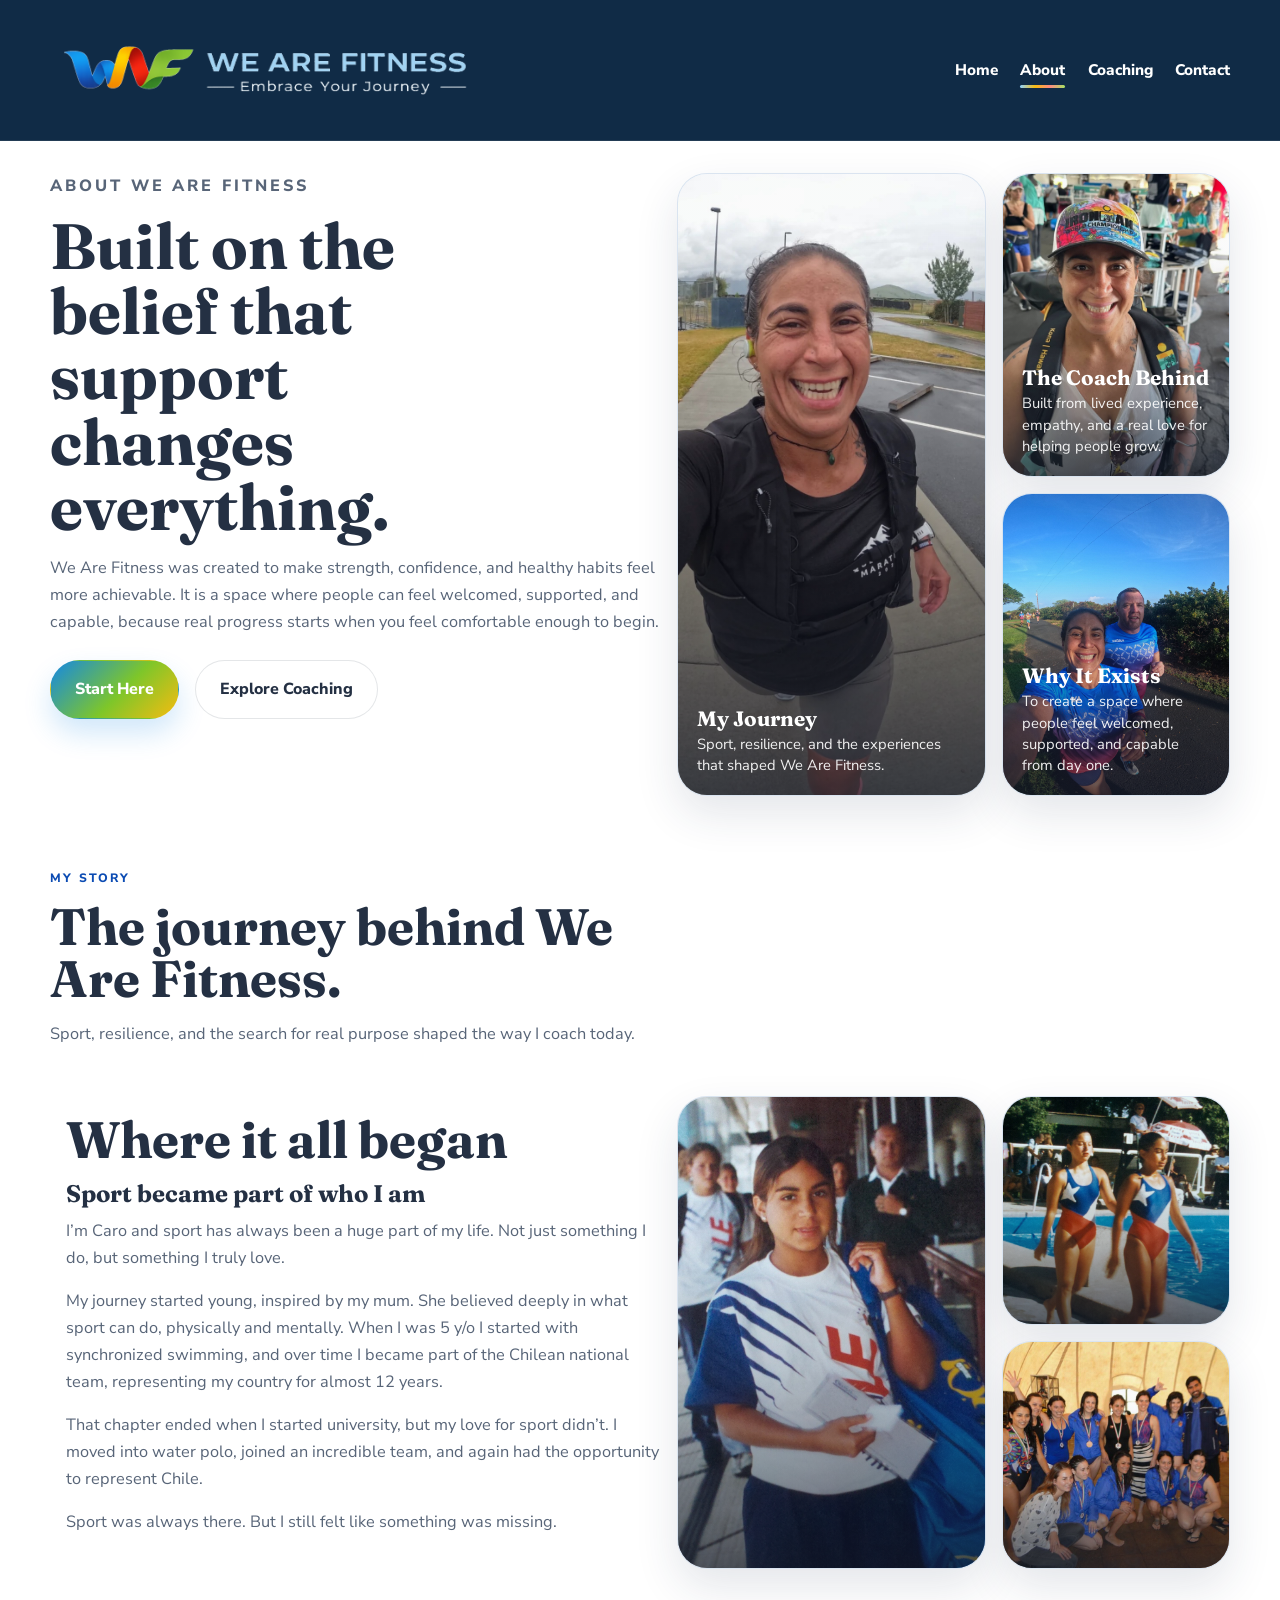
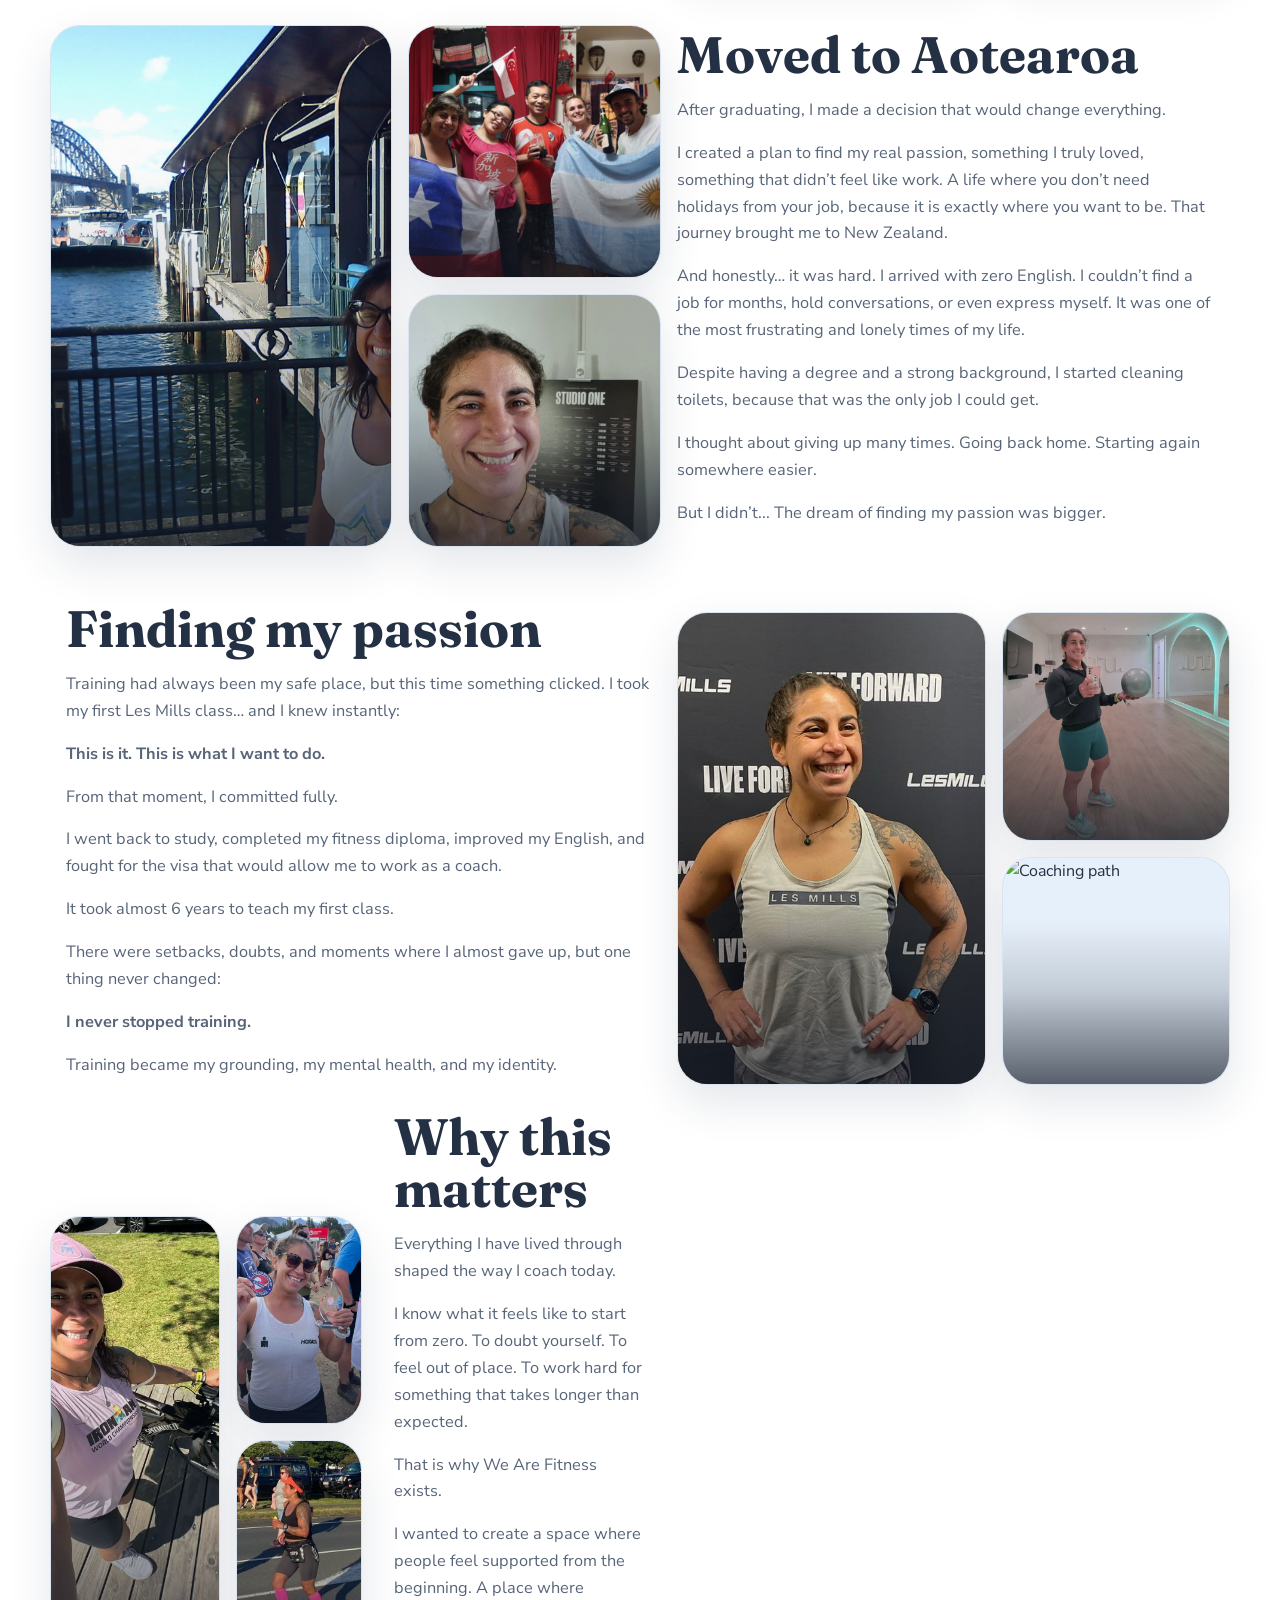
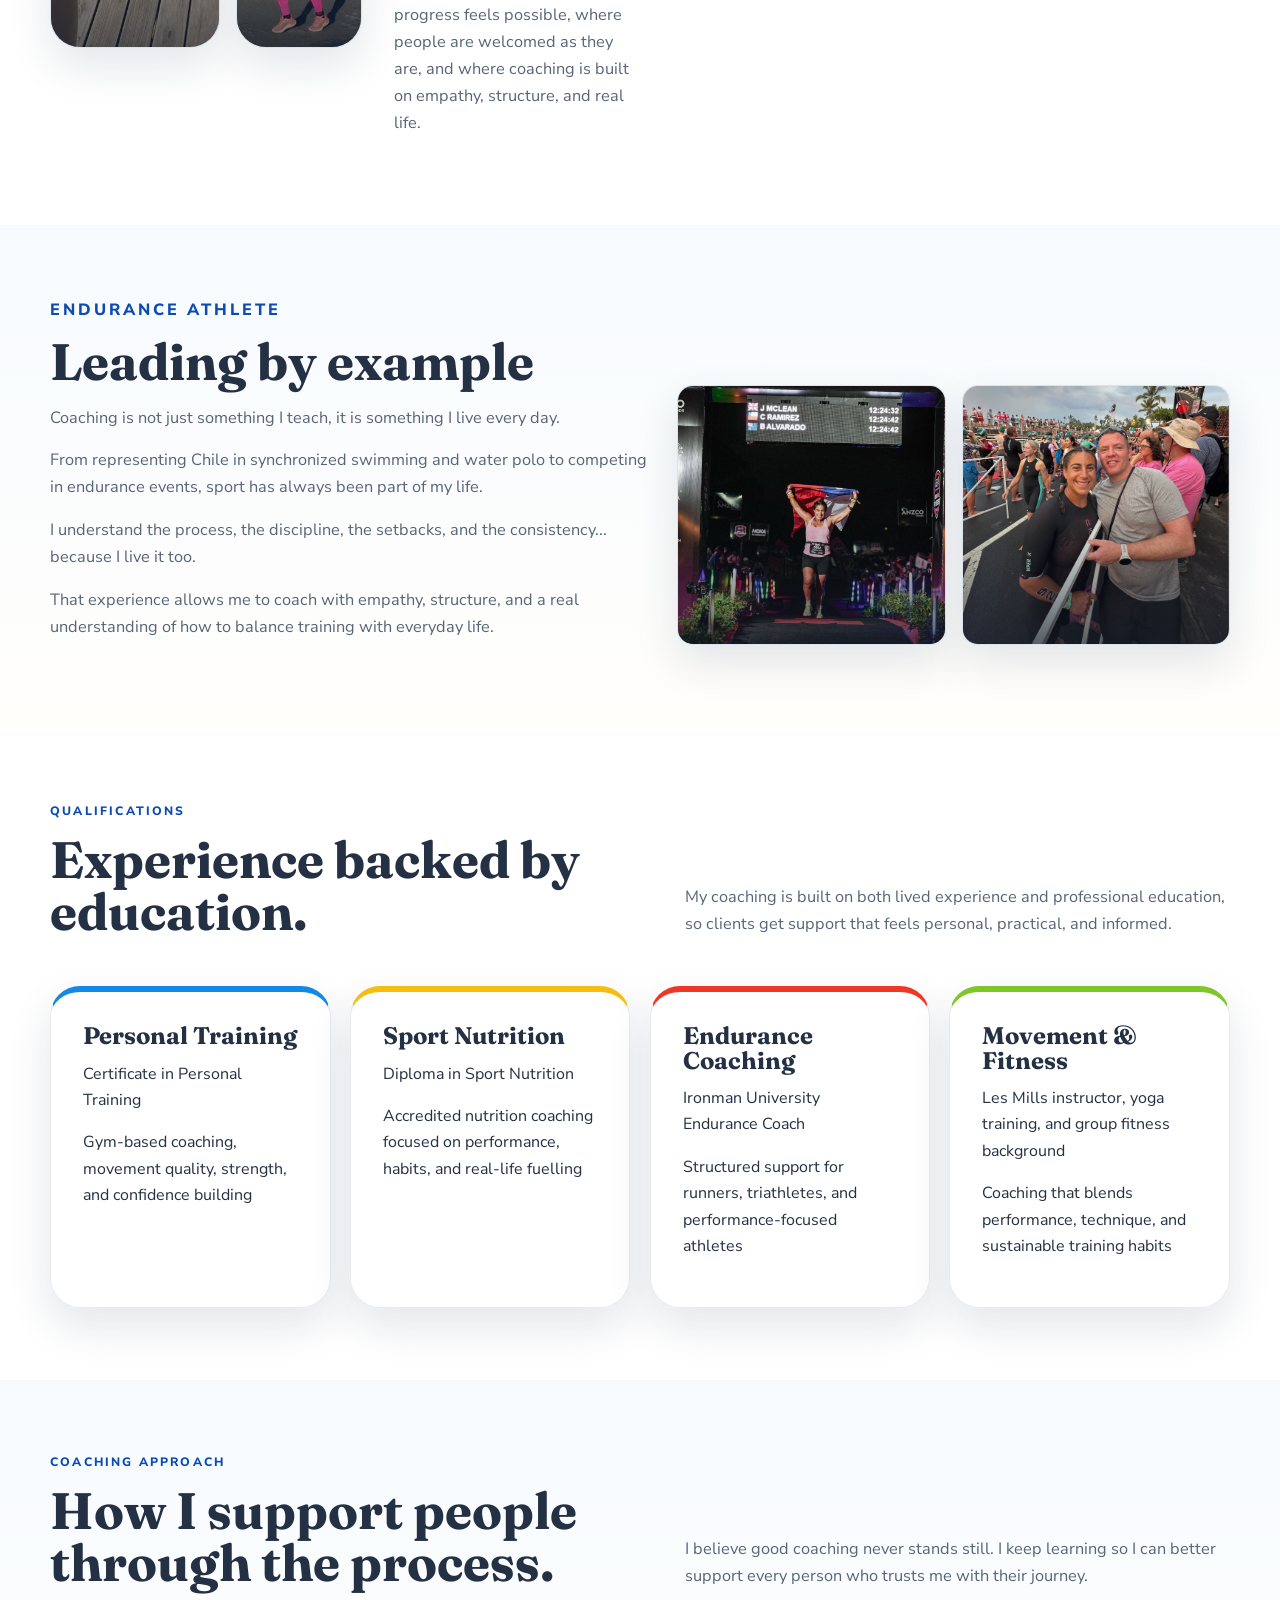
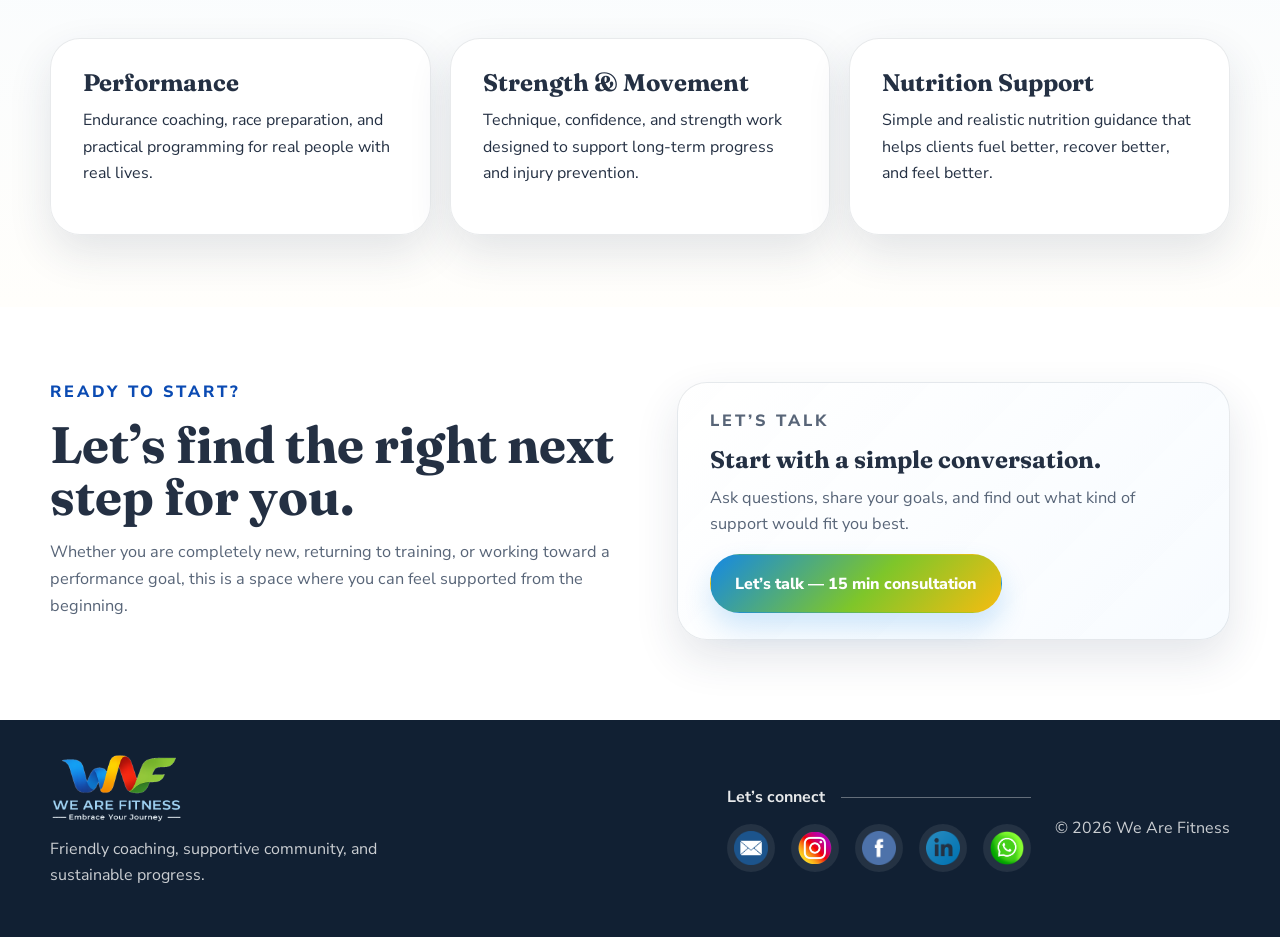
==== commit a1aa0fcd: "Update about.html" ====
--- a/public/about.html
+++ b/public/about.html
@@ -240,7 +240,7 @@
   </div>
 
   <div class="photo-card photo-small">
-    <img src="images/about/story_11.jpg" alt="Coaching path" class="real-image">
+    <img src="images/about/story_09.jpg" alt="Coaching path" class="real-image">
   </div>
 
 </div>
@@ -252,16 +252,15 @@
   <div class="hero-photos about-story-photos">
 
     <div class="photo-card photo-tall">
-      <img src="images/about/story_07.jpg" alt="Coaching journey" class="real-image">
+      <img src="images/about/story_10.jpg" alt="Coaching journey" class="real-image">
     </div>
 
     <div class="photo-card photo-small">
-      <img src="images/about/story_08.jpg" alt="Clients and coaching" class="real-image">
+      <img src="images/about/story_11.jpg" alt="Clients and coaching" class="real-image">
     </div>
 
     <div class="photo-card photo-small">
-      <img src="images/about/story_09.jpg" alt="Community and growth" class="real-image">
-    </div>
+     <img src="images/about/story_12.jpg" alt="Community and growth" class="real-image">    </div>
 
   </div>
 
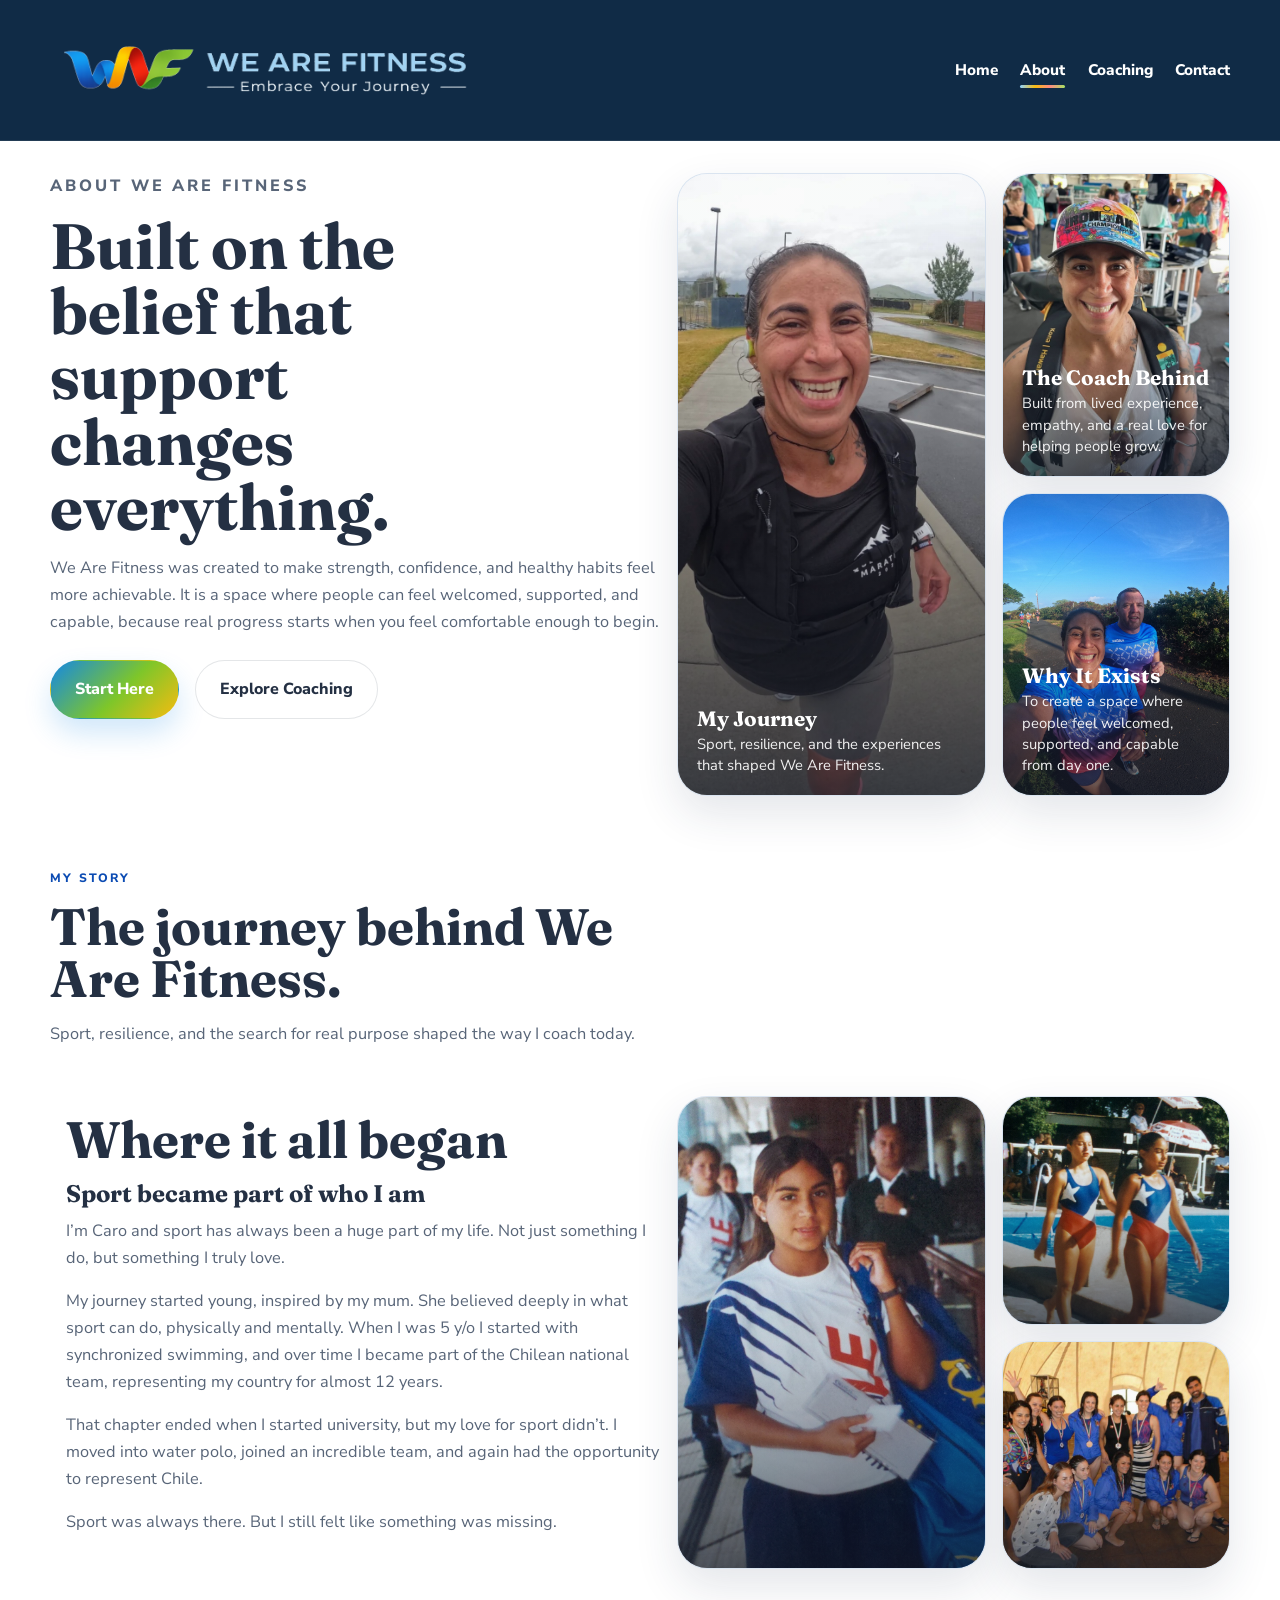
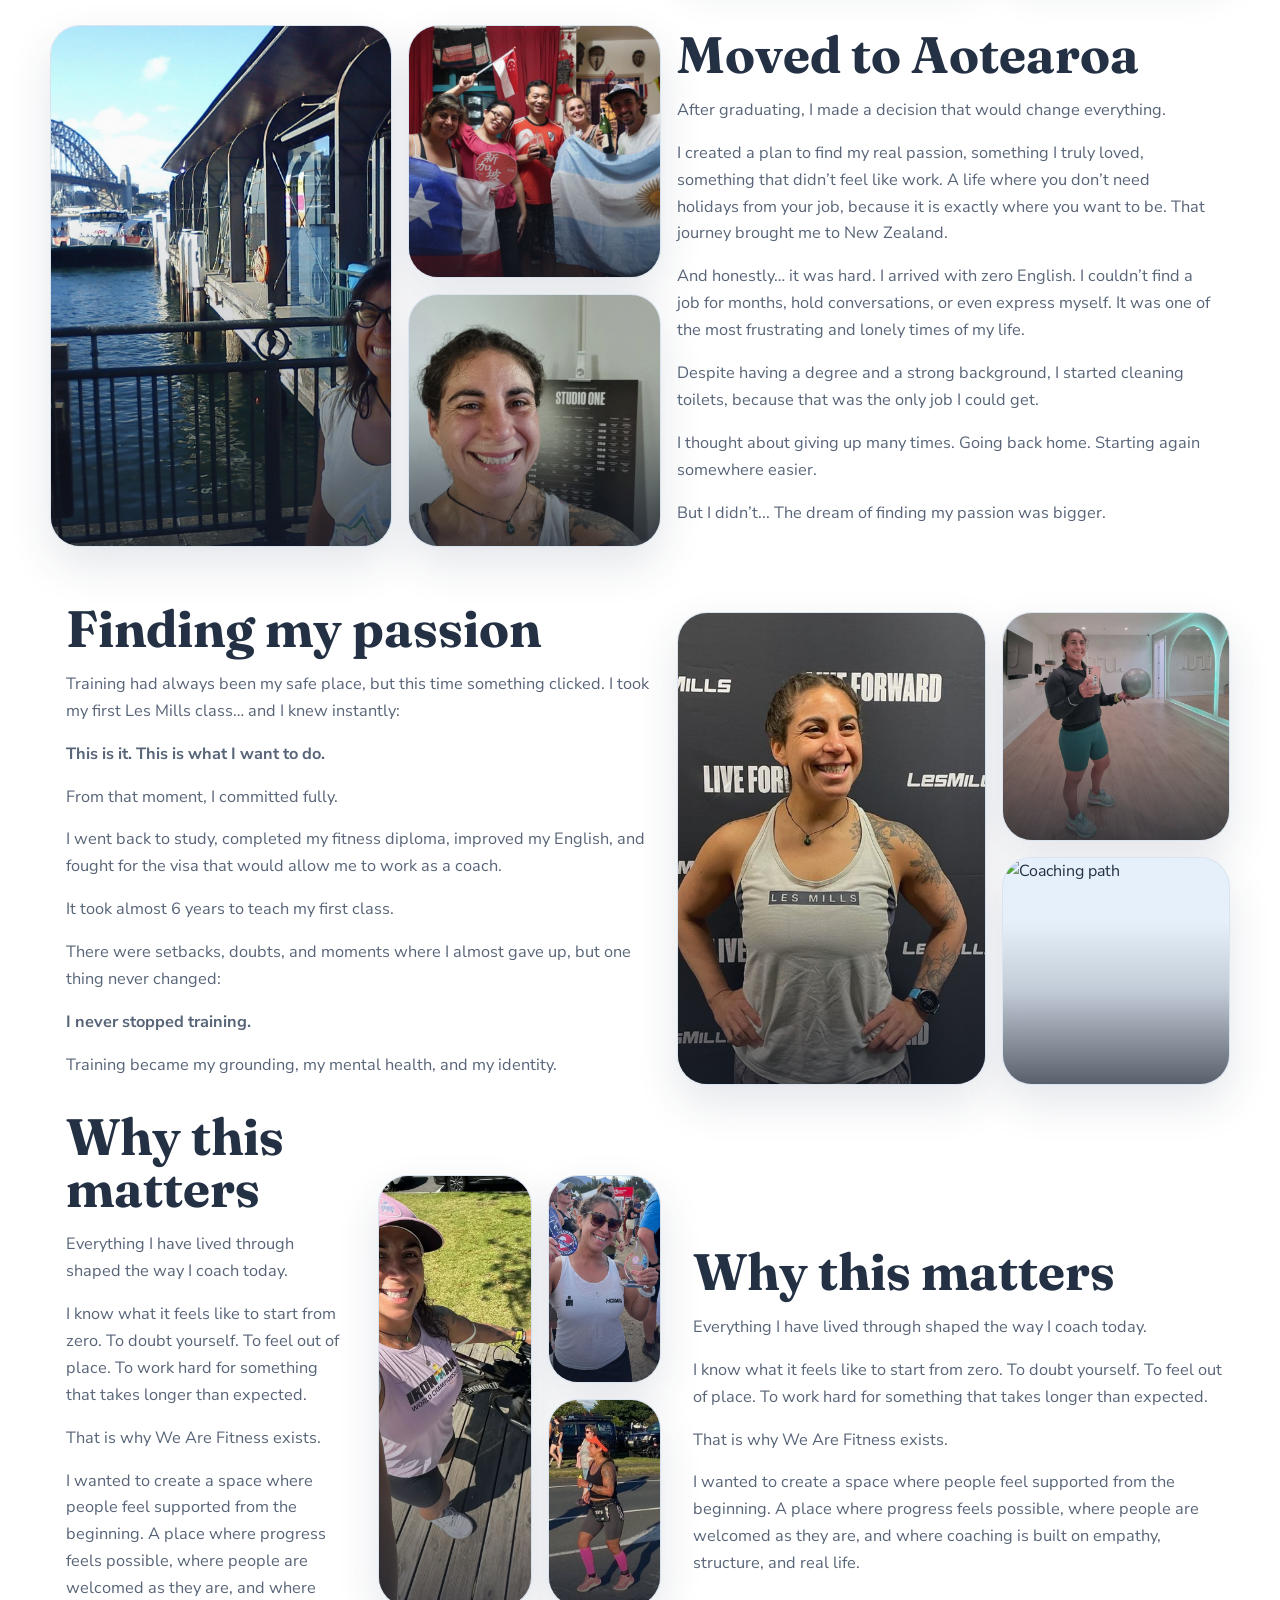
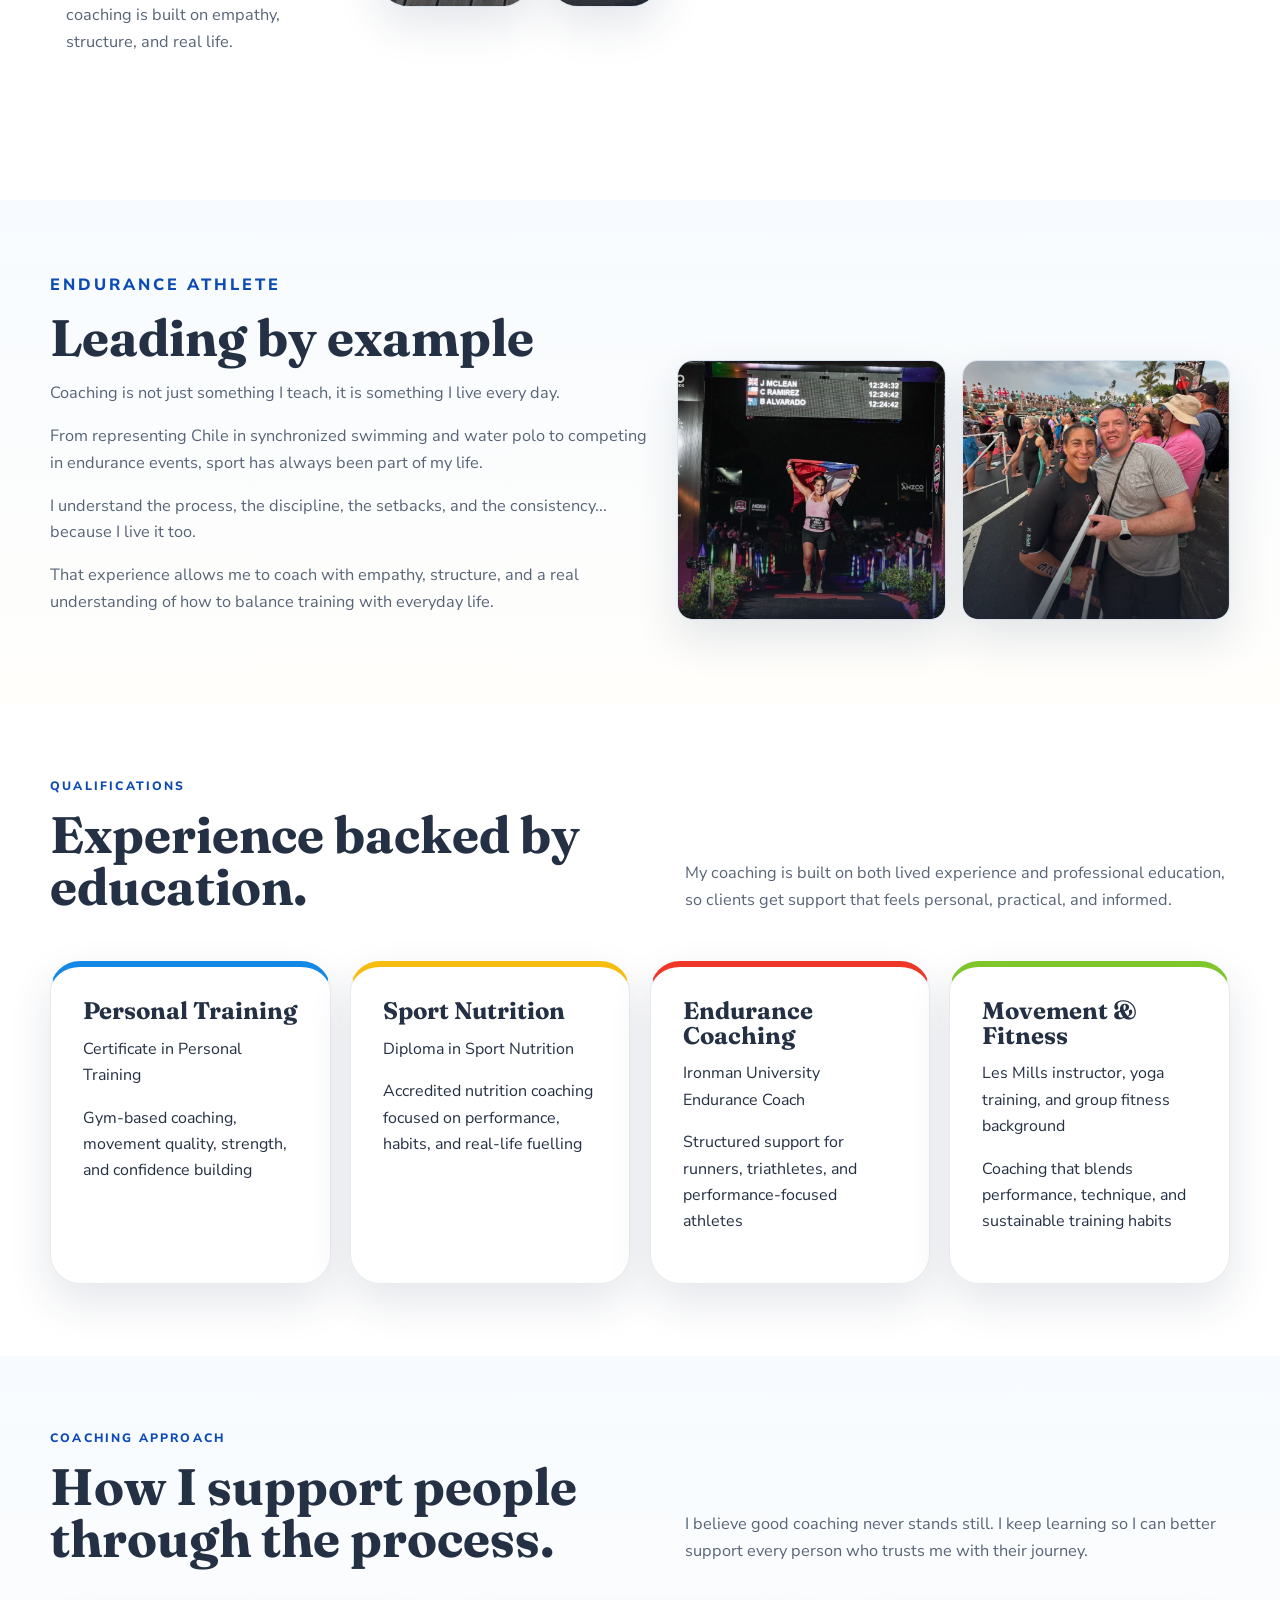
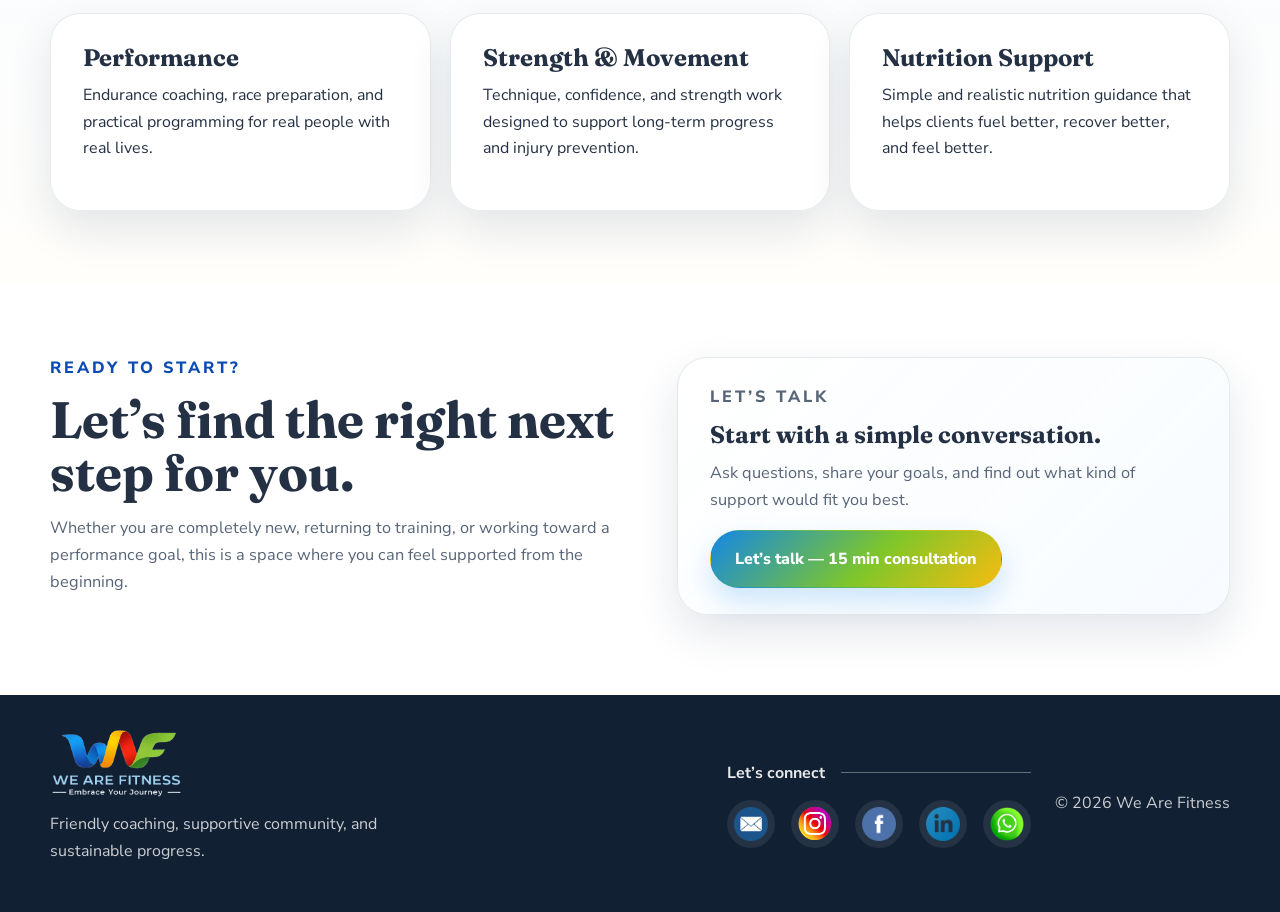
==== commit 38773ac9: "Update about.html" ====
--- a/public/about.html
+++ b/public/about.html
@@ -245,12 +245,35 @@
 
 </div>
 
-    <!-- PART 4 -->
+<!-- PART 4 -->
 <div class="split-layout about-story-block">
 
-  <!-- LEFT: IMAGES -->
+  <!-- LEFT: TEXT -->
+  <div class="section-copy">
+    <h2>Why this matters</h2>
+
+    <p>
+      Everything I have lived through shaped the way I coach today.
+    </p>
+
+    <p>
+      I know what it feels like to start from zero. To doubt yourself.
+      To feel out of place. To work hard for something that takes longer than expected.
+    </p>
+
+    <p>
+      That is why We Are Fitness exists.
+    </p>
+
+    <p>
+      I wanted to create a space where people feel supported from the beginning.
+      A place where progress feels possible, where people are welcomed as they are,
+      and where coaching is built on empathy, structure, and real life.
+    </p>
+  </div>
+
+  <!-- RIGHT: IMAGES -->
   <div class="hero-photos about-story-photos">
-
     <div class="photo-card photo-tall">
       <img src="images/about/story_10.jpg" alt="Coaching journey" class="real-image">
     </div>
@@ -260,9 +283,11 @@
     </div>
 
     <div class="photo-card photo-small">
-     <img src="images/about/story_12.jpg" alt="Community and growth" class="real-image">    </div>
-
-  </div>
+      <img src="images/about/story_12.jpg" alt="Community and growth" class="real-image">
+    </div>
+  </div>
+
+</div>
 
   <!-- RIGHT: TEXT -->
   <div class="section-copy">
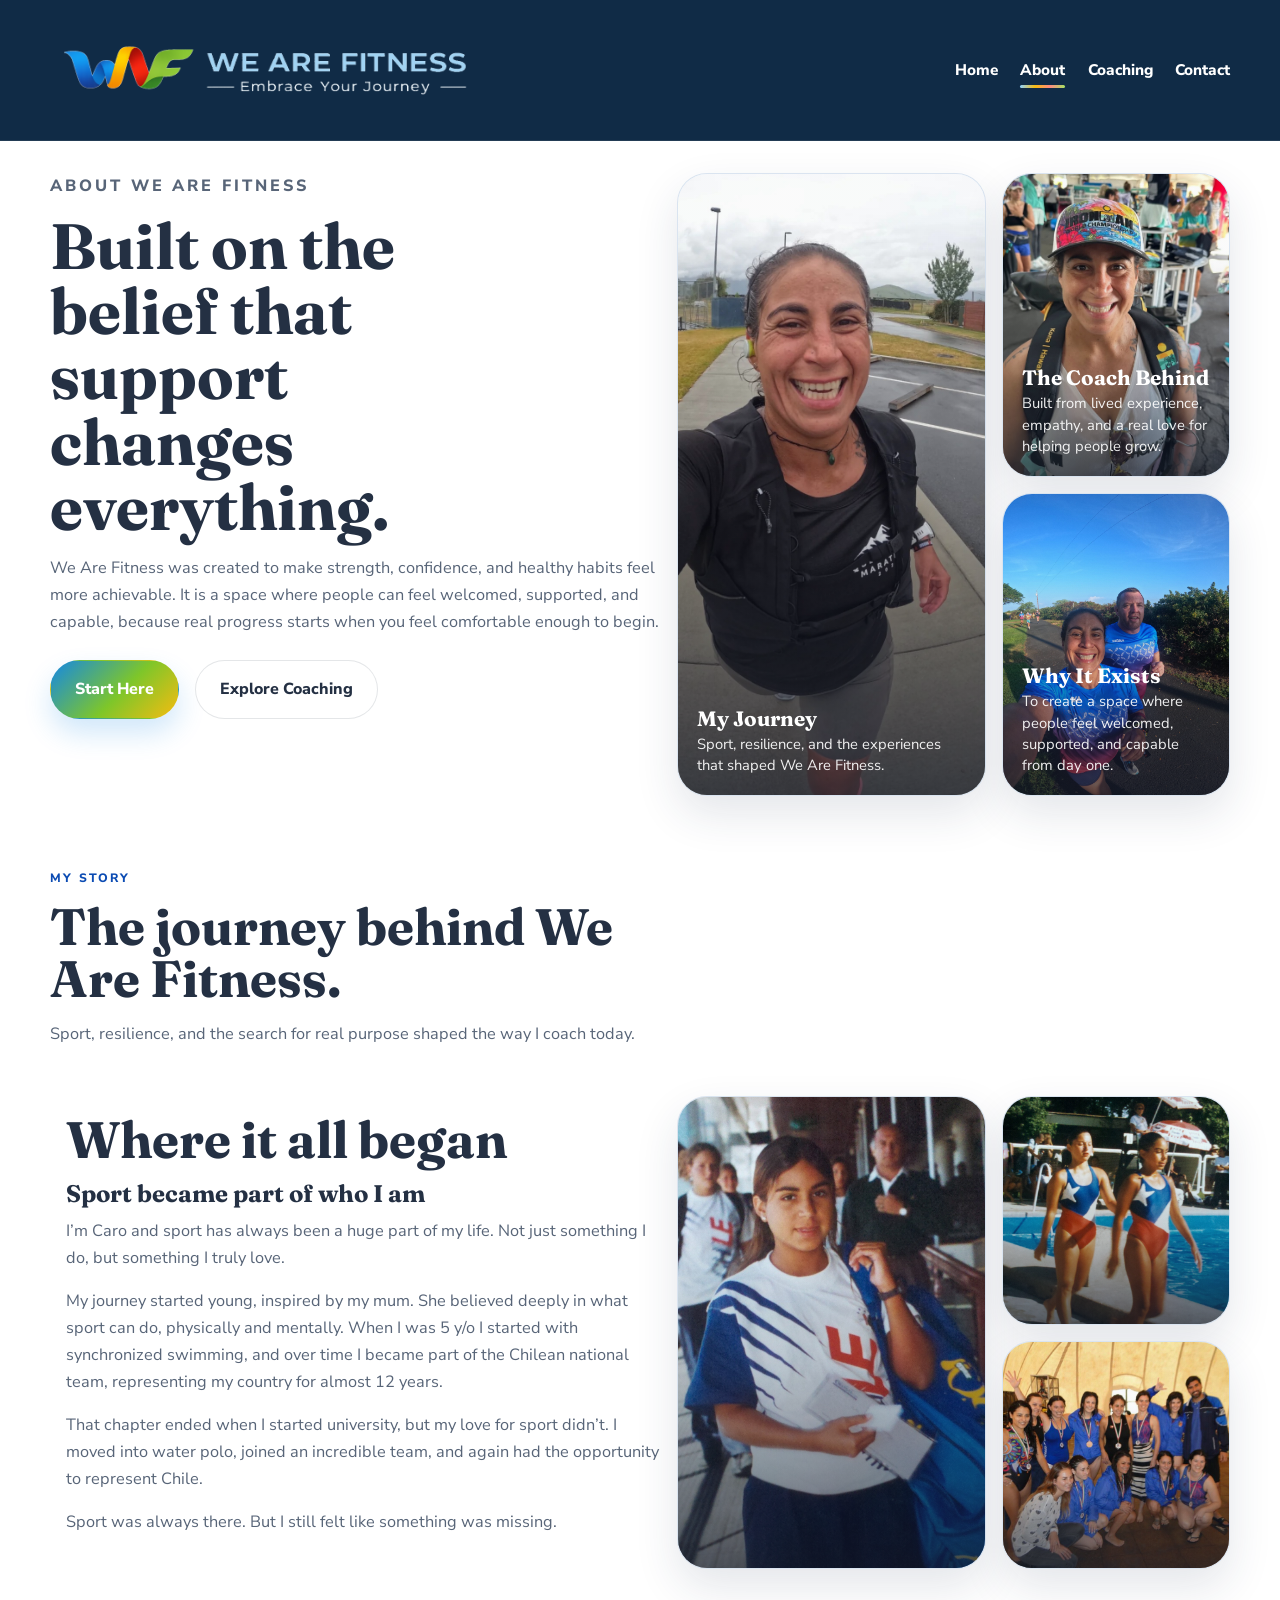
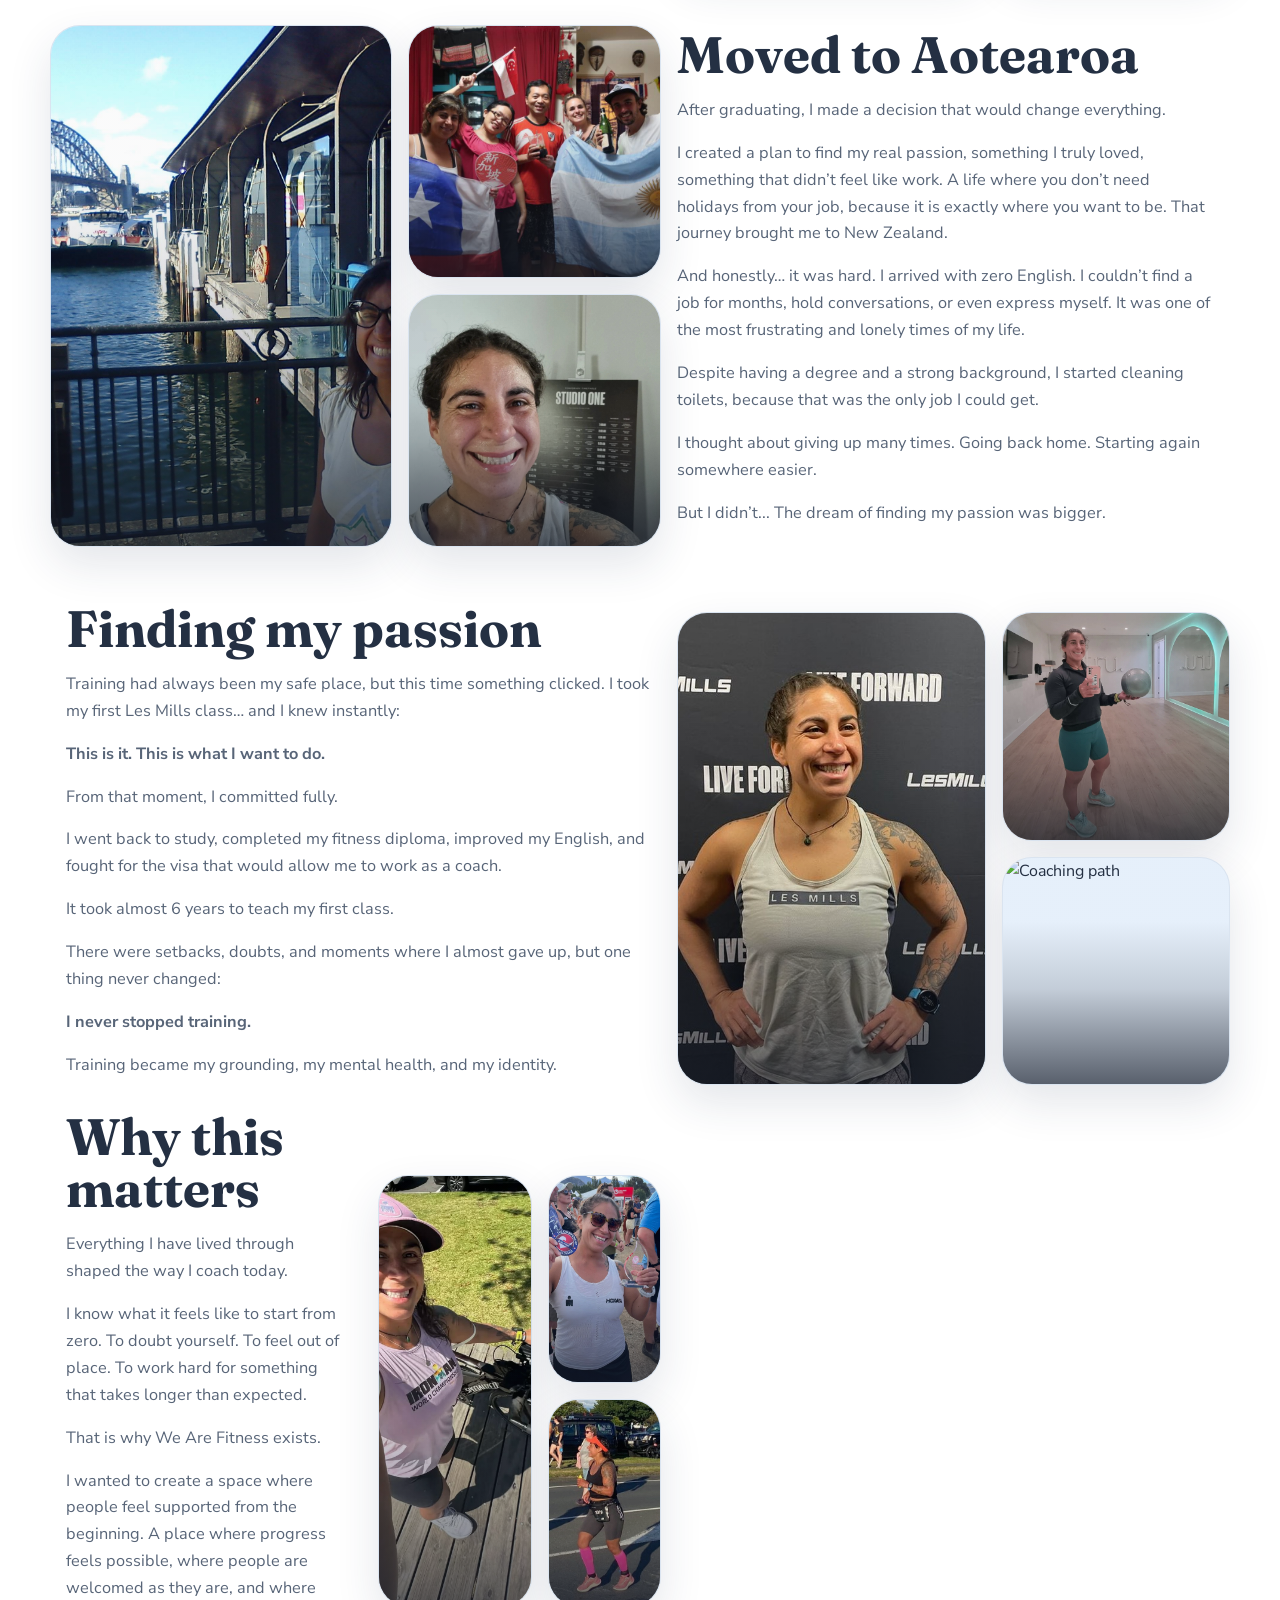
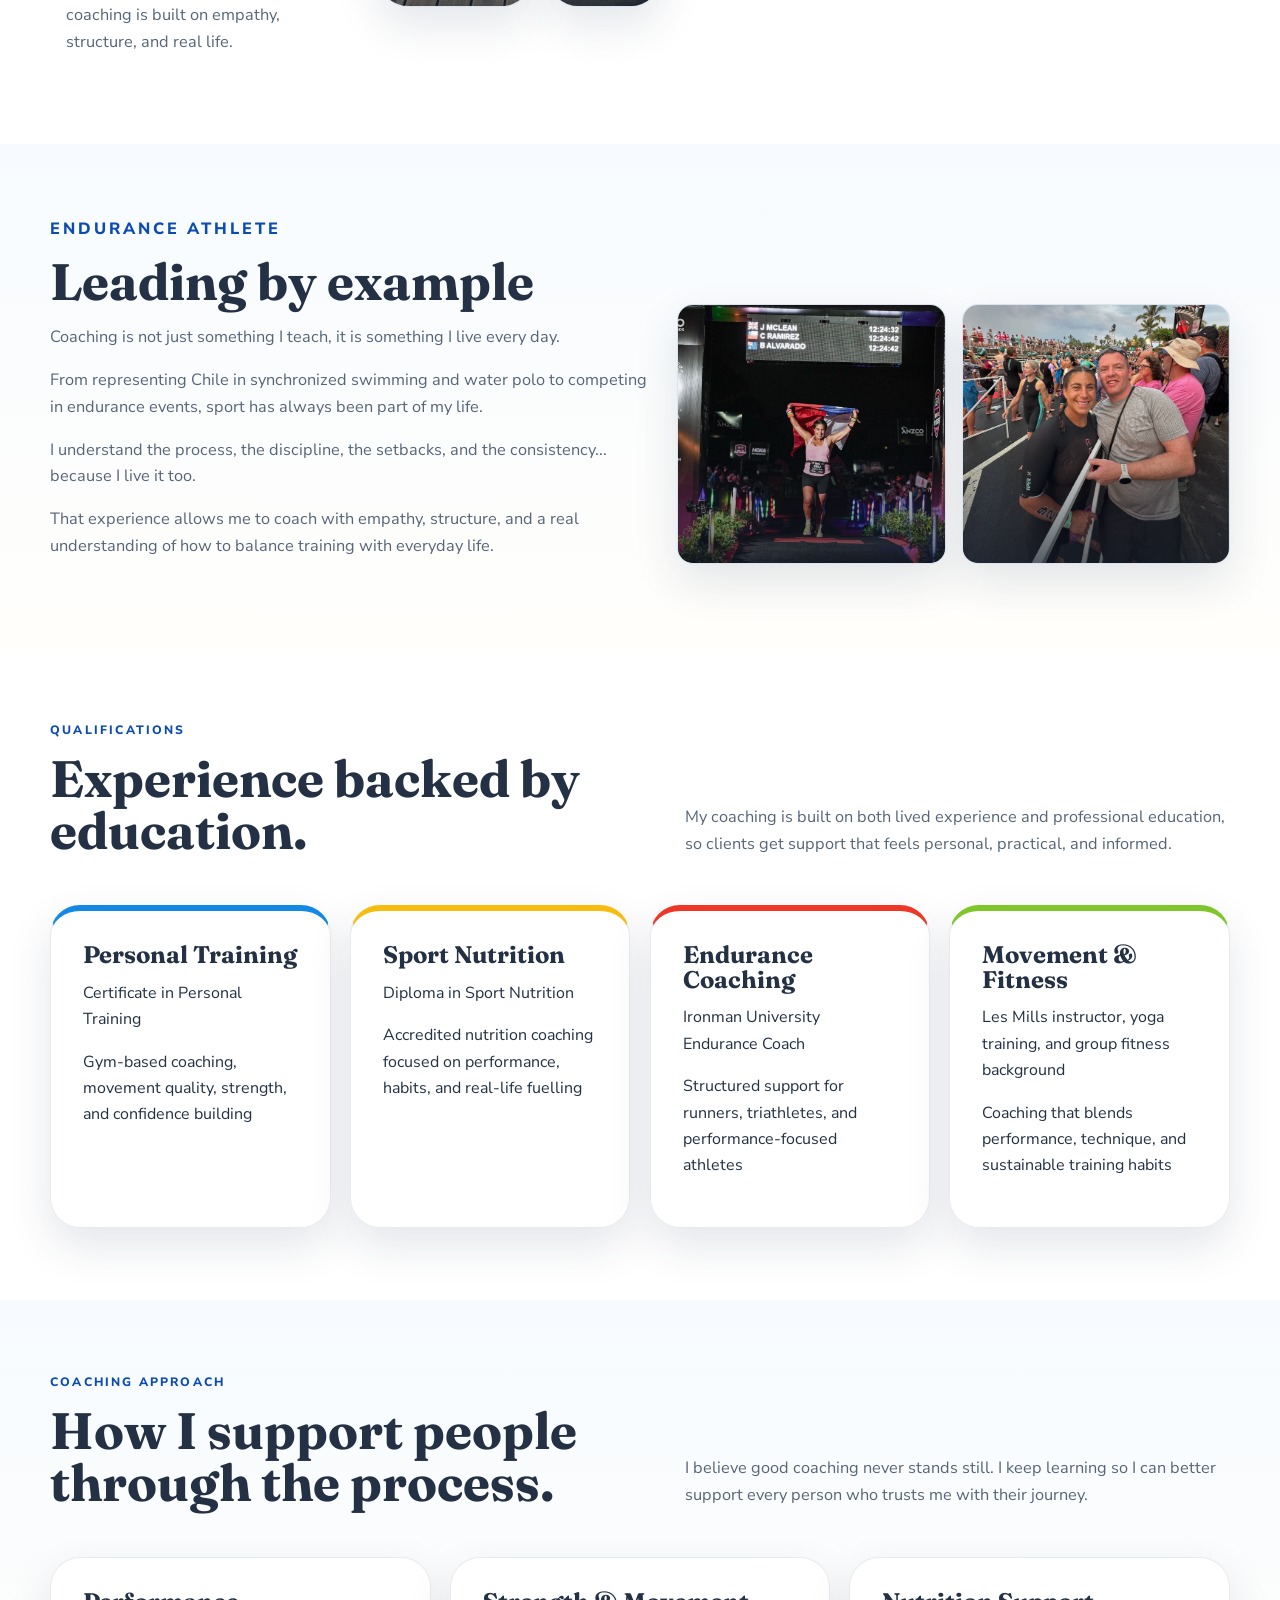
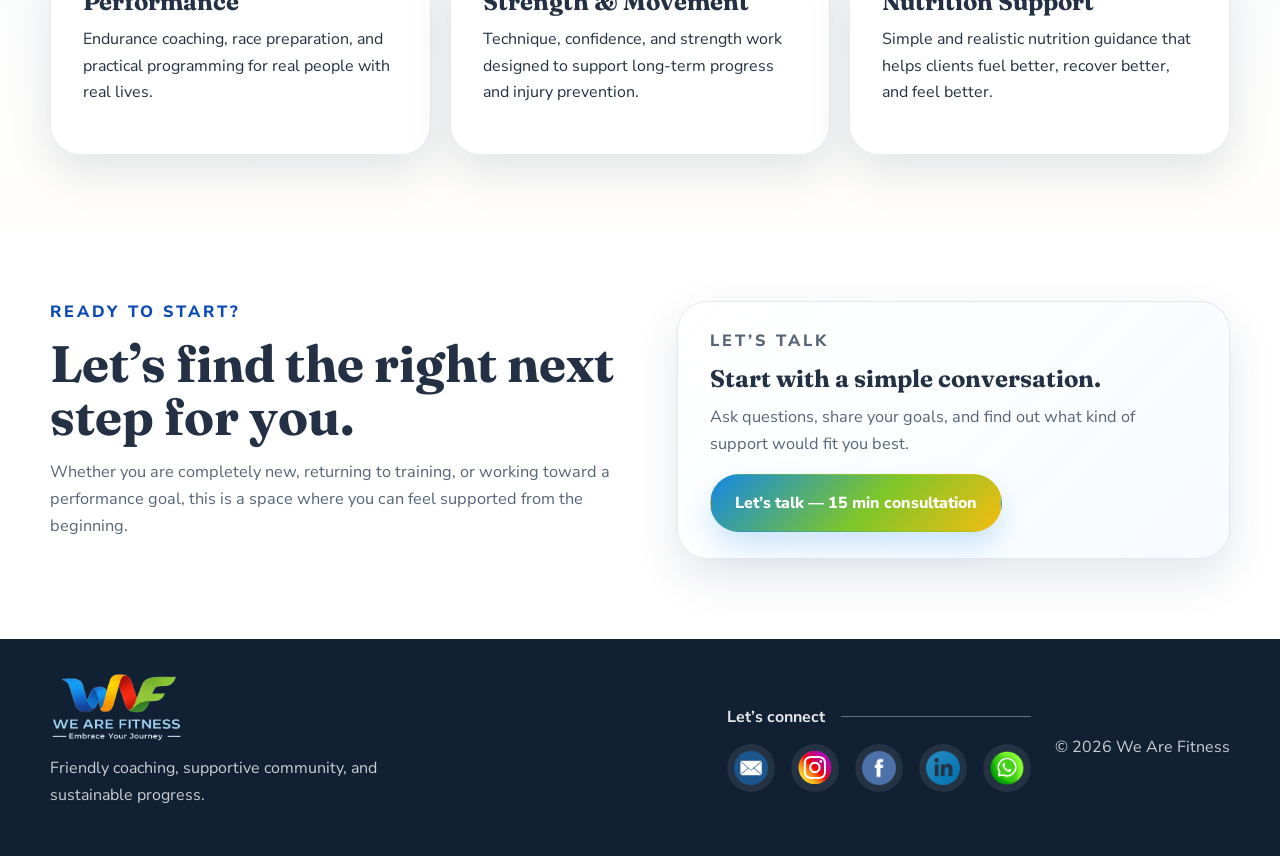
==== commit d8a981a8: "Update about.html" ====
--- a/public/about.html
+++ b/public/about.html
@@ -289,32 +289,6 @@
 
 </div>
 
-  <!-- RIGHT: TEXT -->
-  <div class="section-copy">
-    <h2>Why this matters</h2>
-
-    <p>
-      Everything I have lived through shaped the way I coach today.
-    </p>
-
-    <p>
-      I know what it feels like to start from zero. To doubt yourself.
-      To feel out of place. To work hard for something that takes longer than expected.
-    </p>
-
-    <p>
-      That is why We Are Fitness exists.
-    </p>
-
-    <p>
-      I wanted to create a space where people feel supported from the beginning.
-      A place where progress feels possible, where people are welcomed as they are,
-      and where coaching is built on empathy, structure, and real life.
-    </p>
-  </div>
-
-</div>
-  </div>
 </section>
 
     <section class="section section-soft">
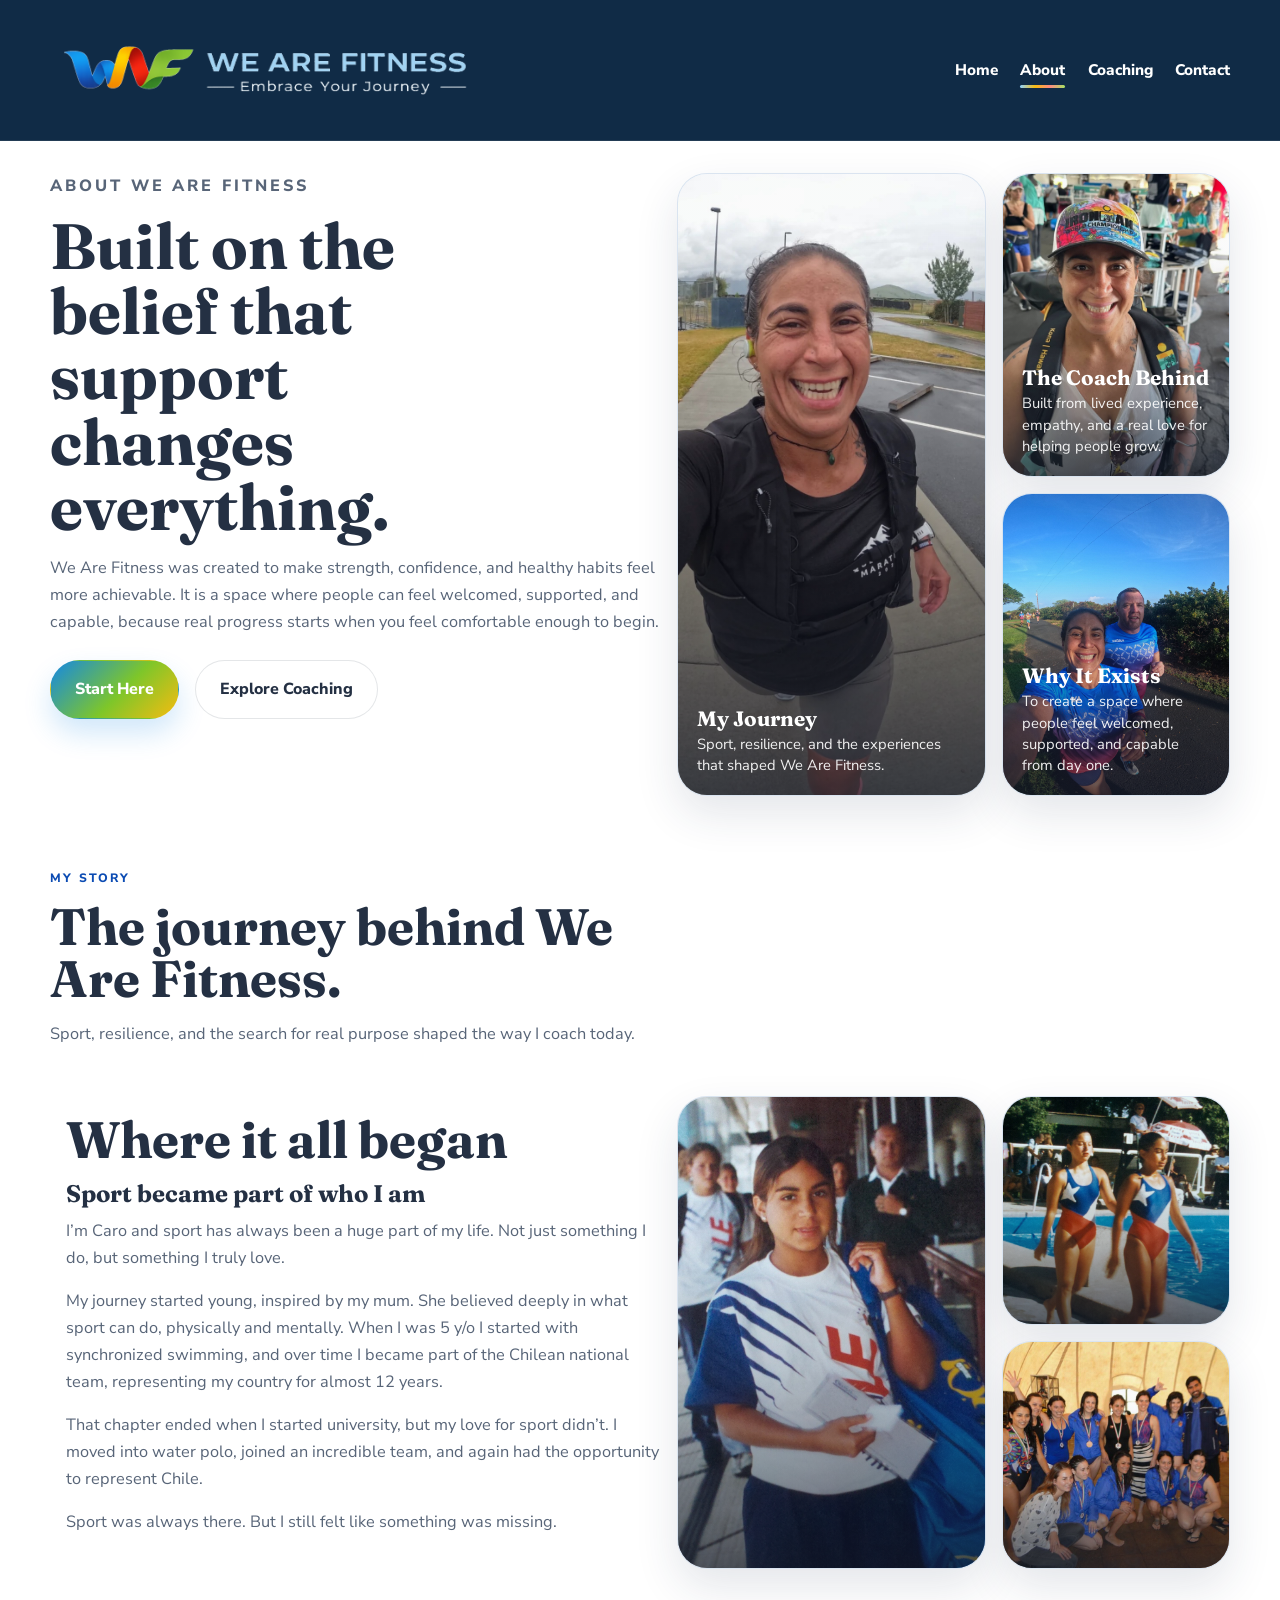
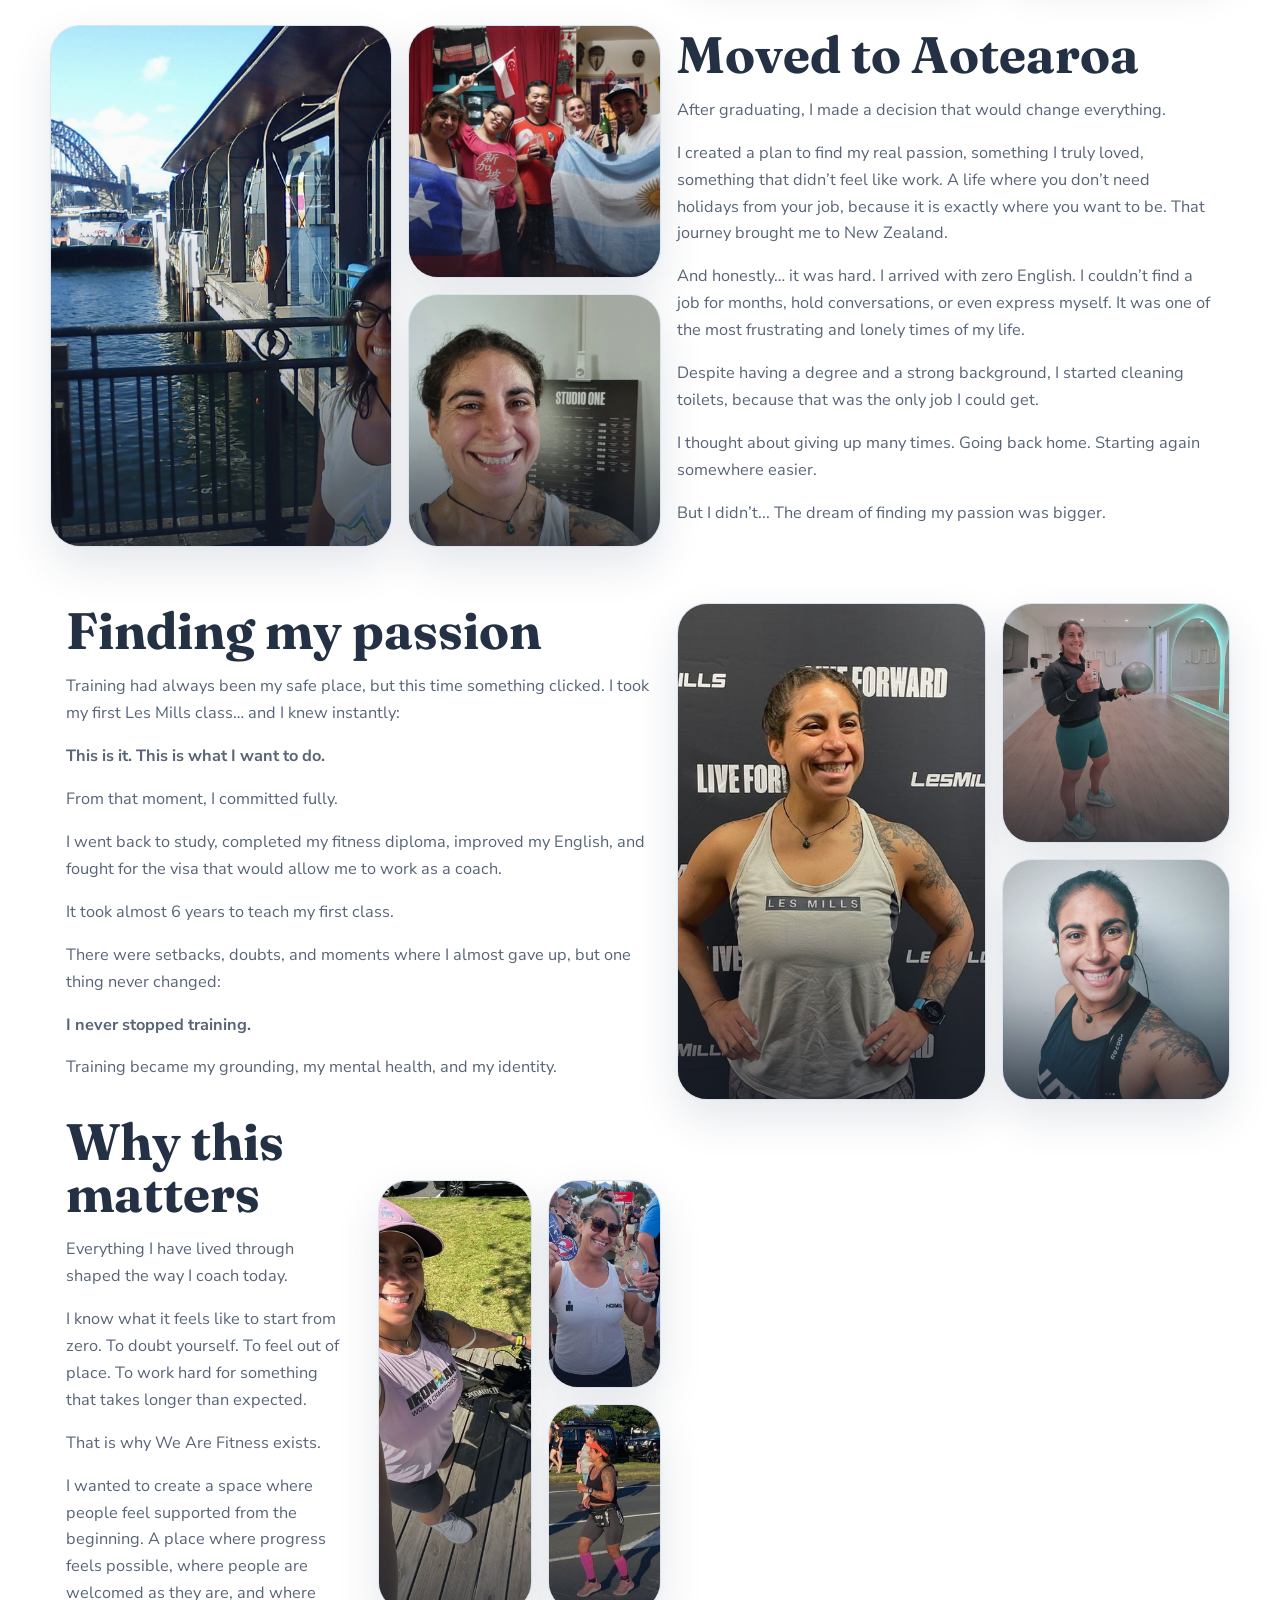
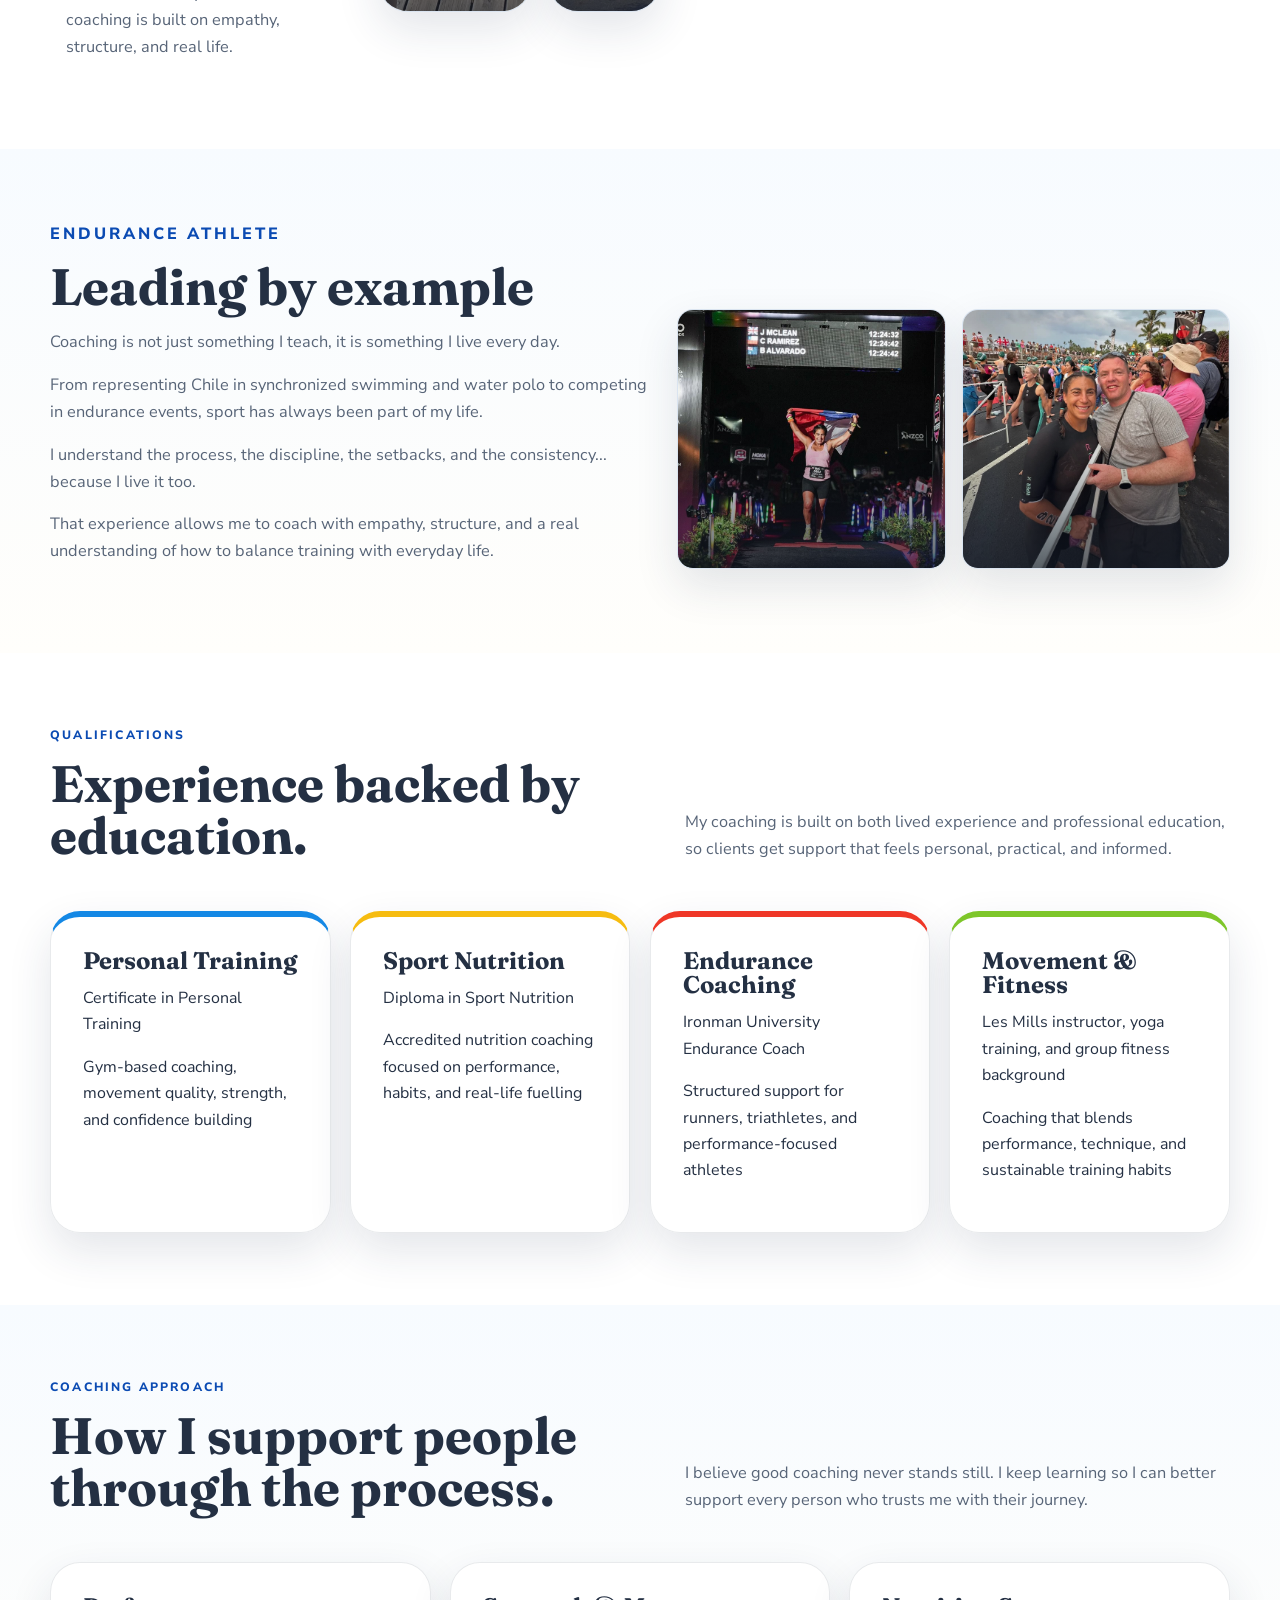
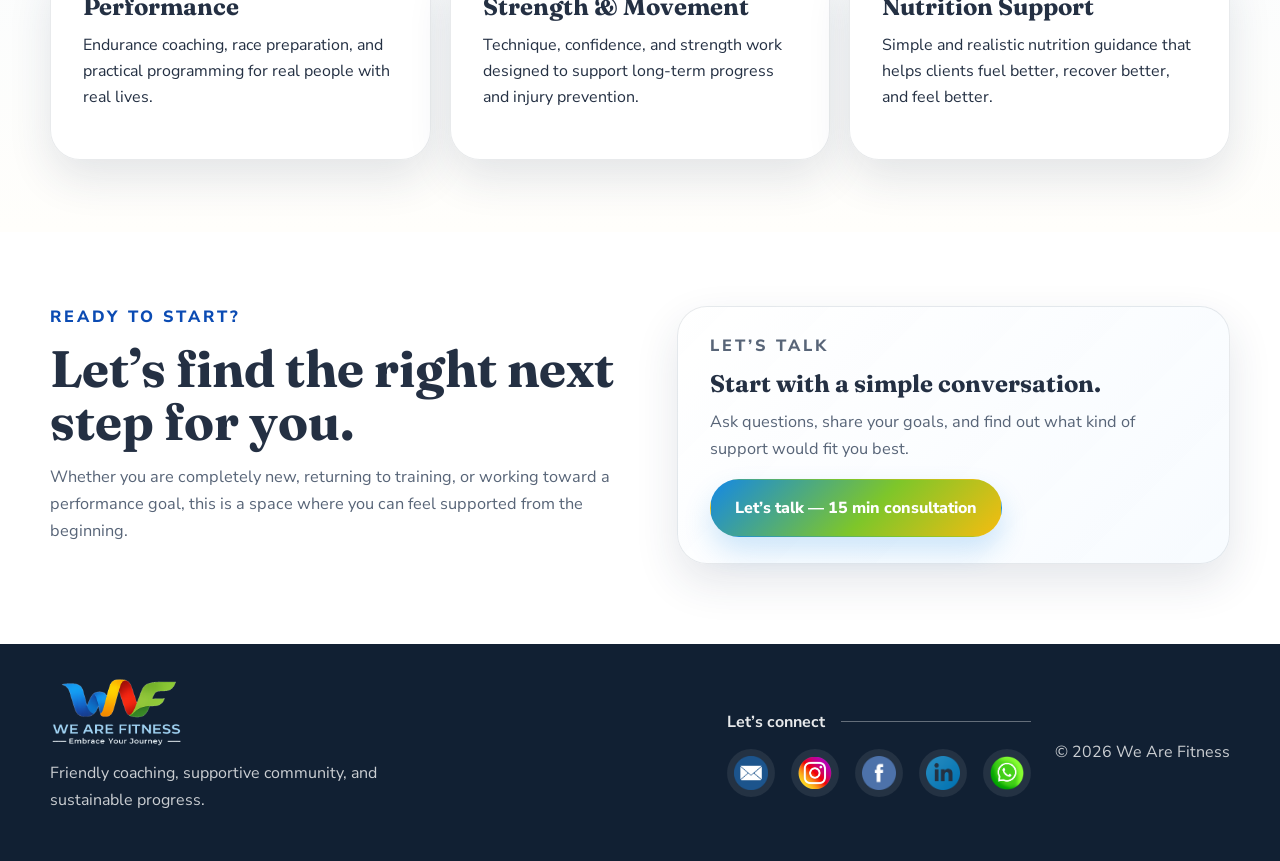
==== commit b3814089: "Update about.html" ====
--- a/public/about.html
+++ b/public/about.html
@@ -240,7 +240,7 @@
   </div>
 
   <div class="photo-card photo-small">
-    <img src="images/about/story_09.jpg" alt="Coaching path" class="real-image">
+    <img src="images/about/story_09.png" alt="Coaching path" class="real-image">
   </div>
 
 </div>
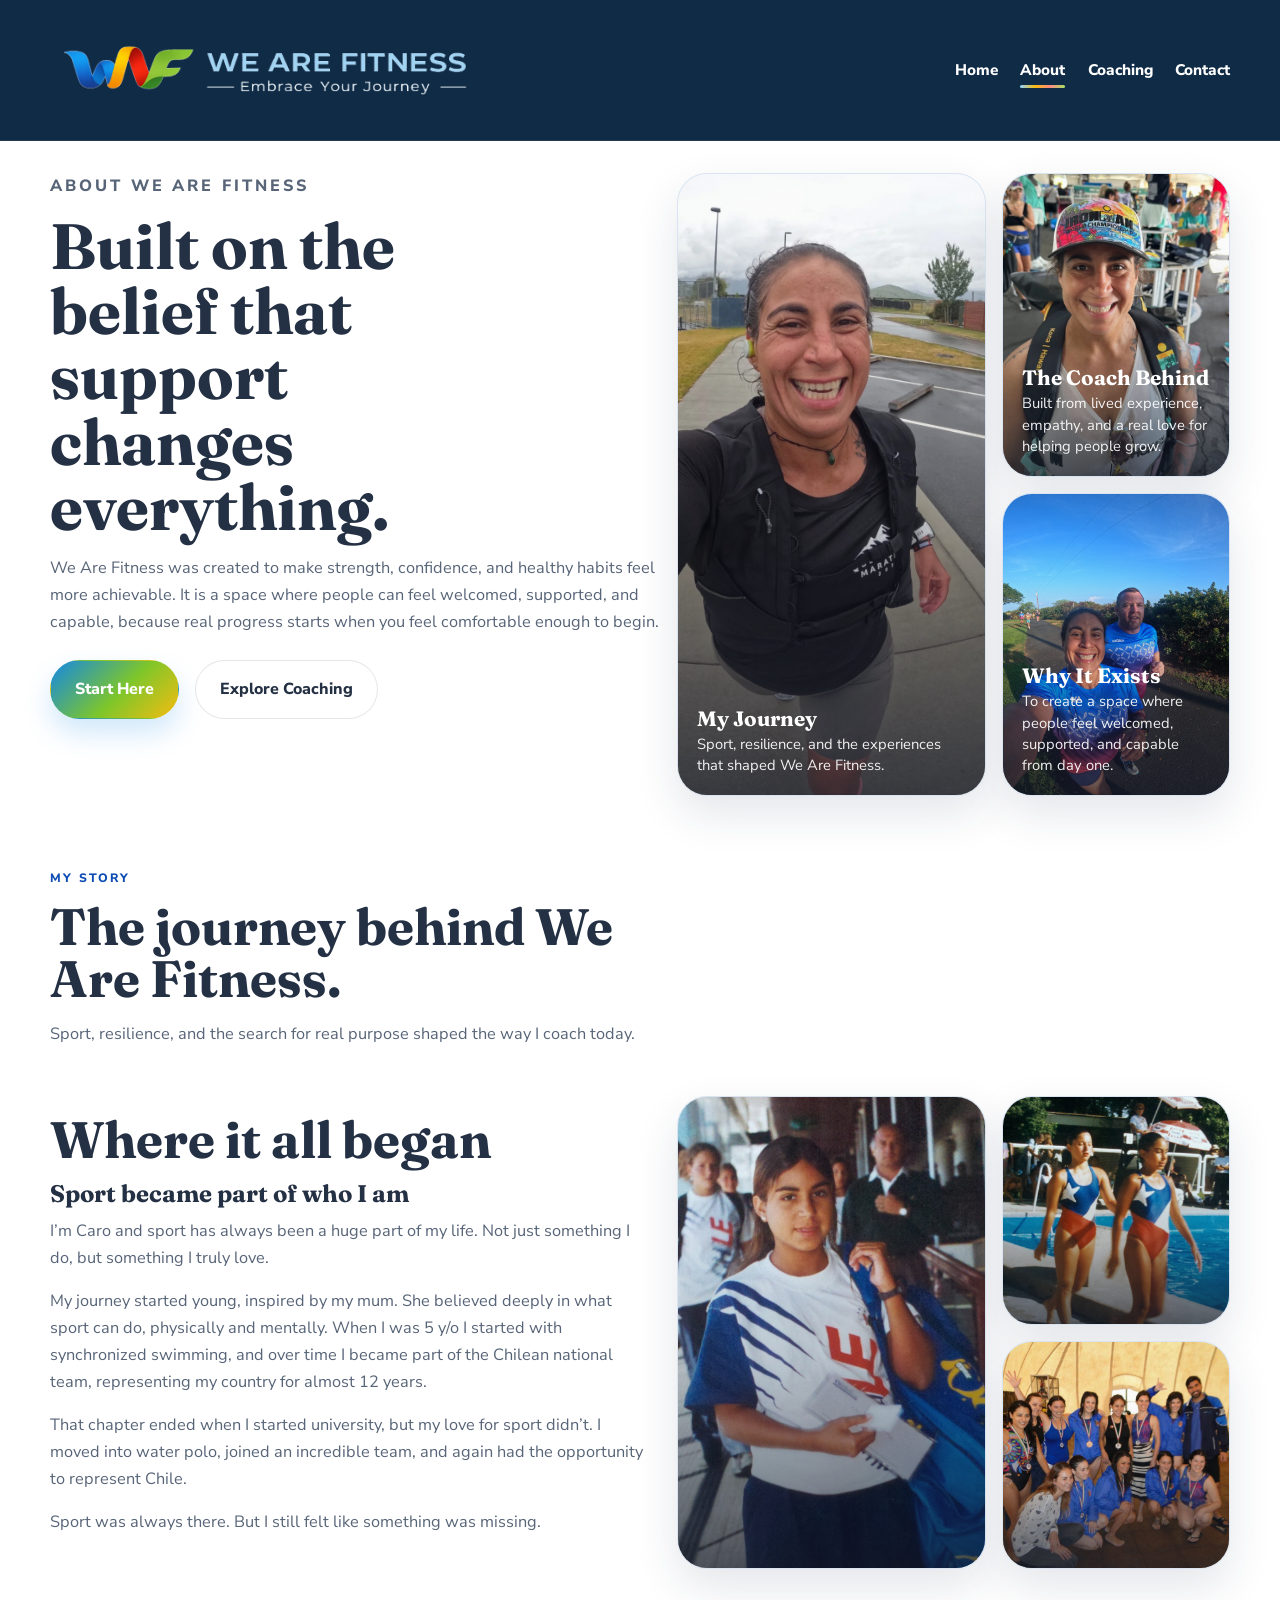
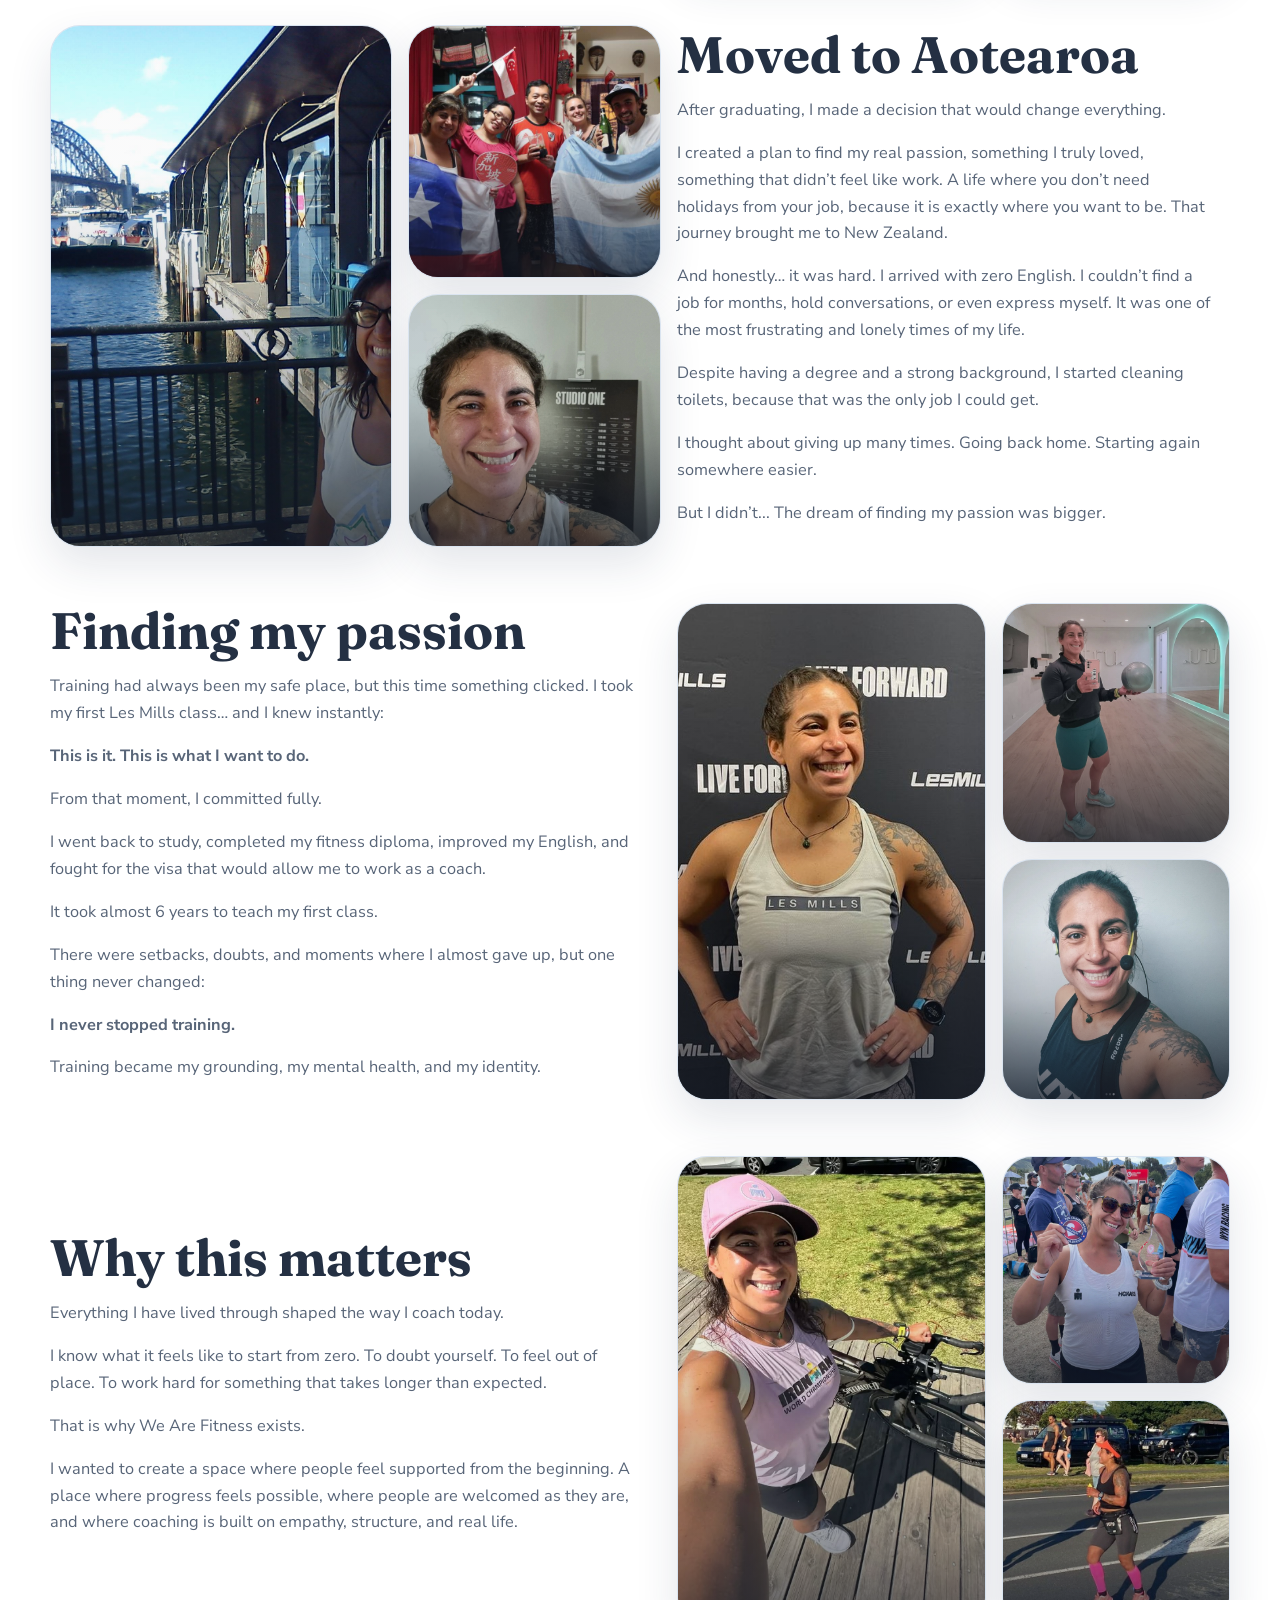
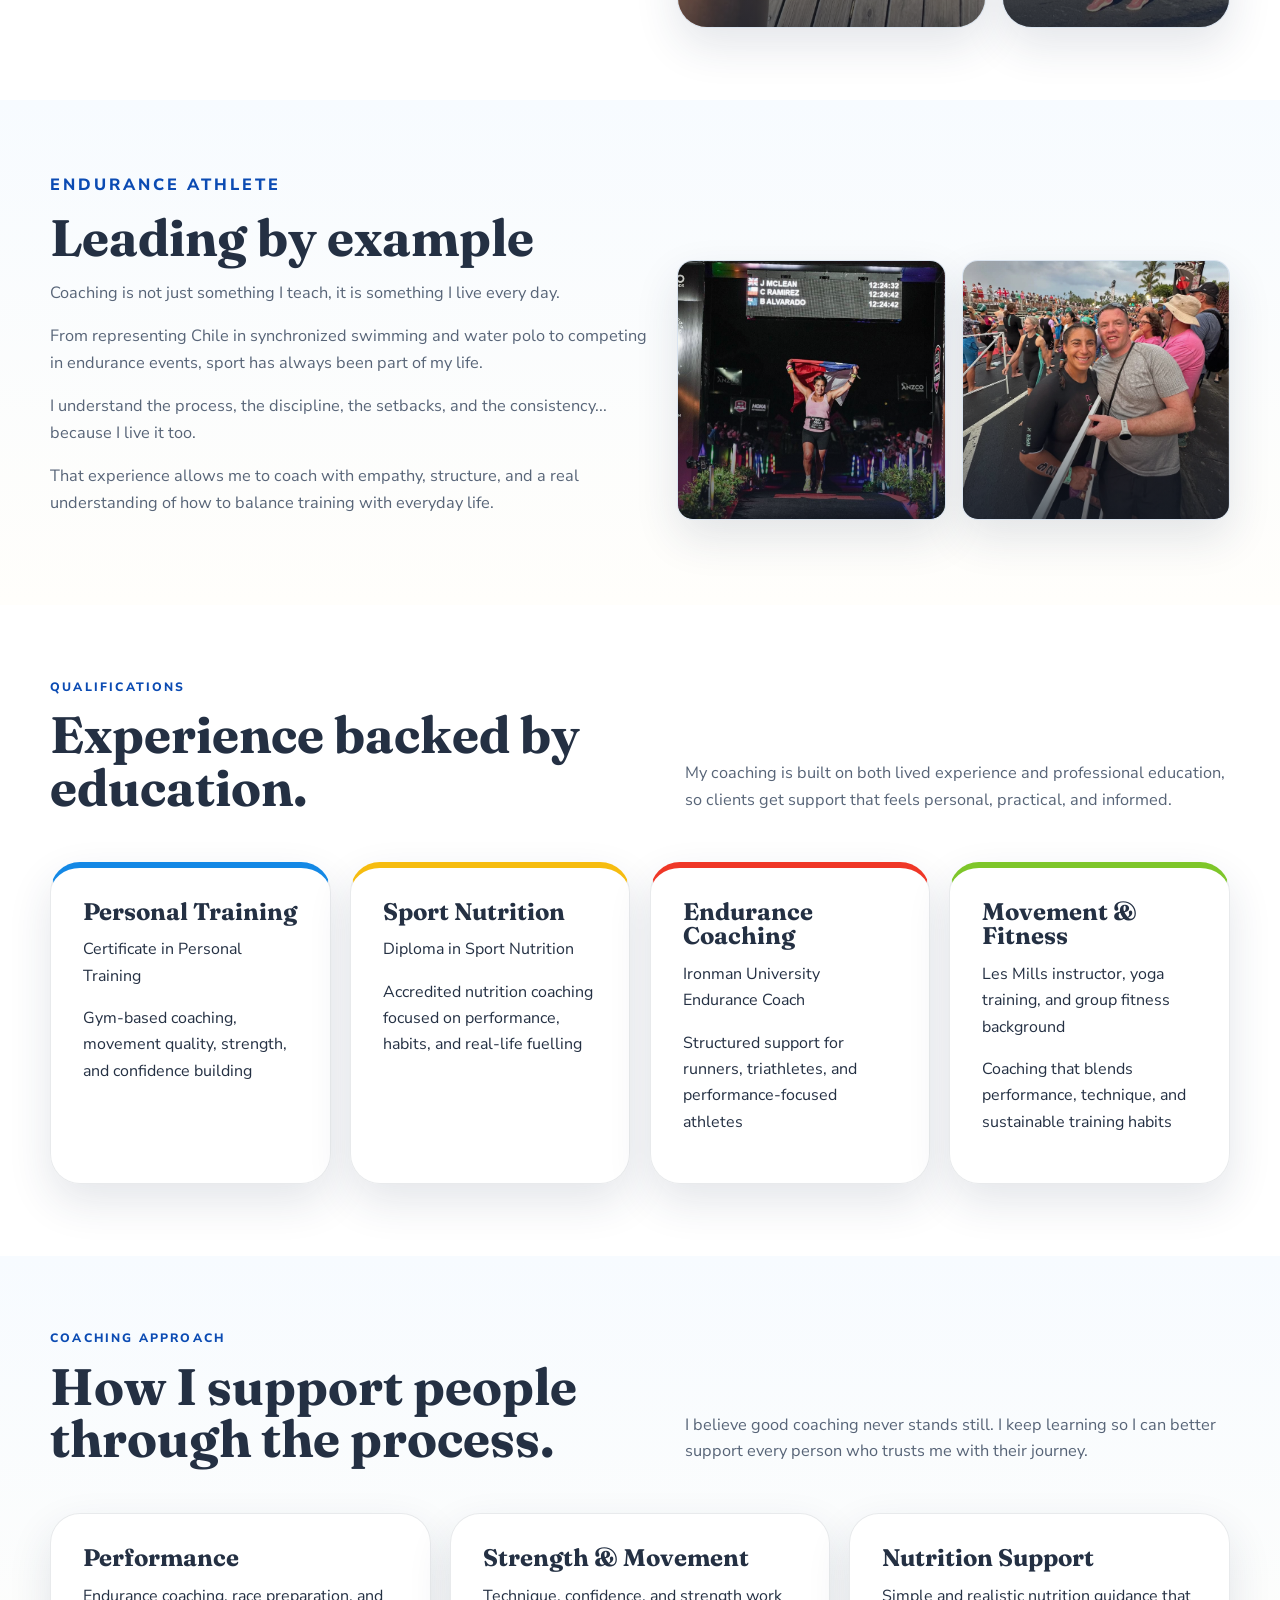
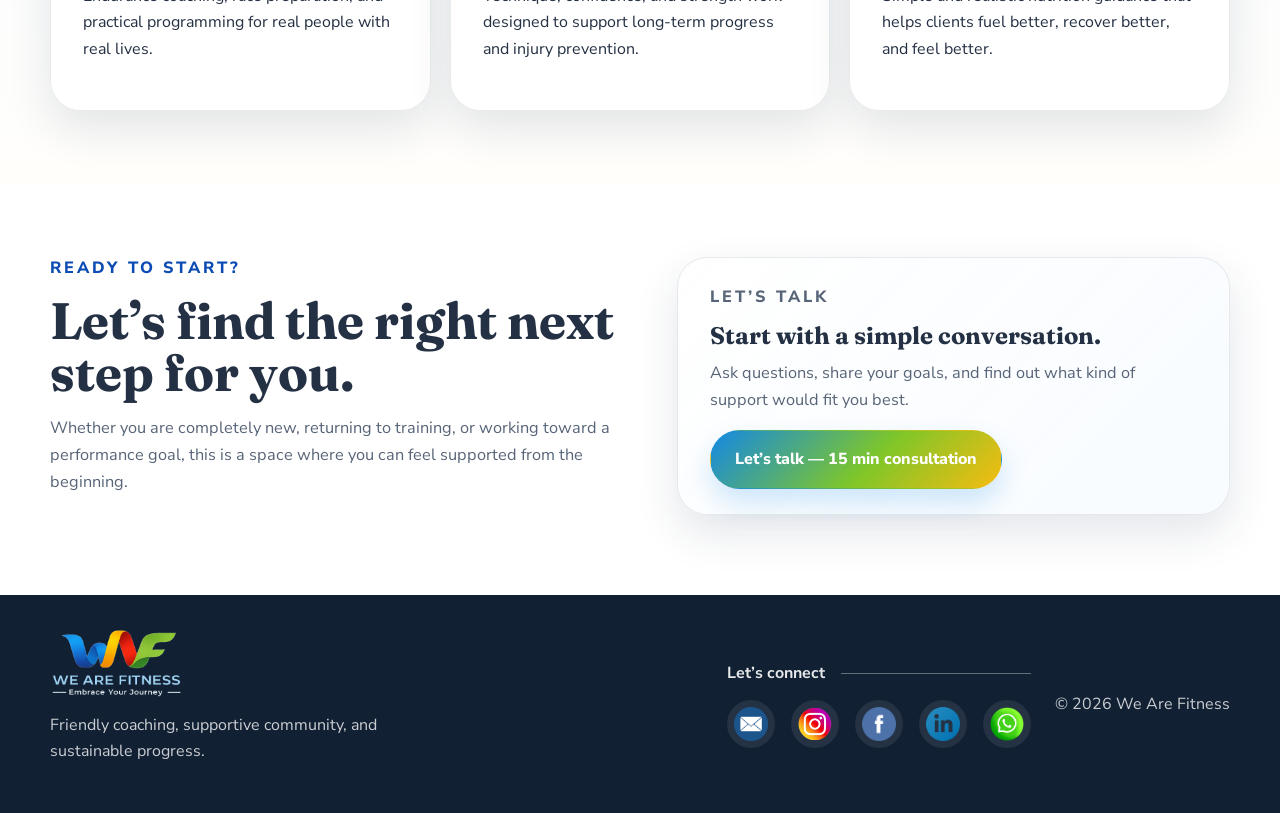
==== commit f8e62e16: "Update about.html" ====
--- a/public/about.html
+++ b/public/about.html
@@ -245,6 +245,8 @@
 
 </div>
 
+</div>
+      
 <!-- PART 4 -->
 <div class="split-layout about-story-block">
 
--- a/public/style.css
+++ b/public/style.css
@@ -818,14 +818,9 @@
   max-height: 220px;
 }
 
-.about-story-block:nth-child(even) .section-copy {
-  padding-left: 1rem;
-}
-
-.about-story-block:nth-child(odd) .section-copy {
+.about-story-block .section-copy {
   padding-right: 1rem;
 }
-
 .about-hero-photos {
   display: grid;
   grid-template-columns: 1.15fr 0.85fr;
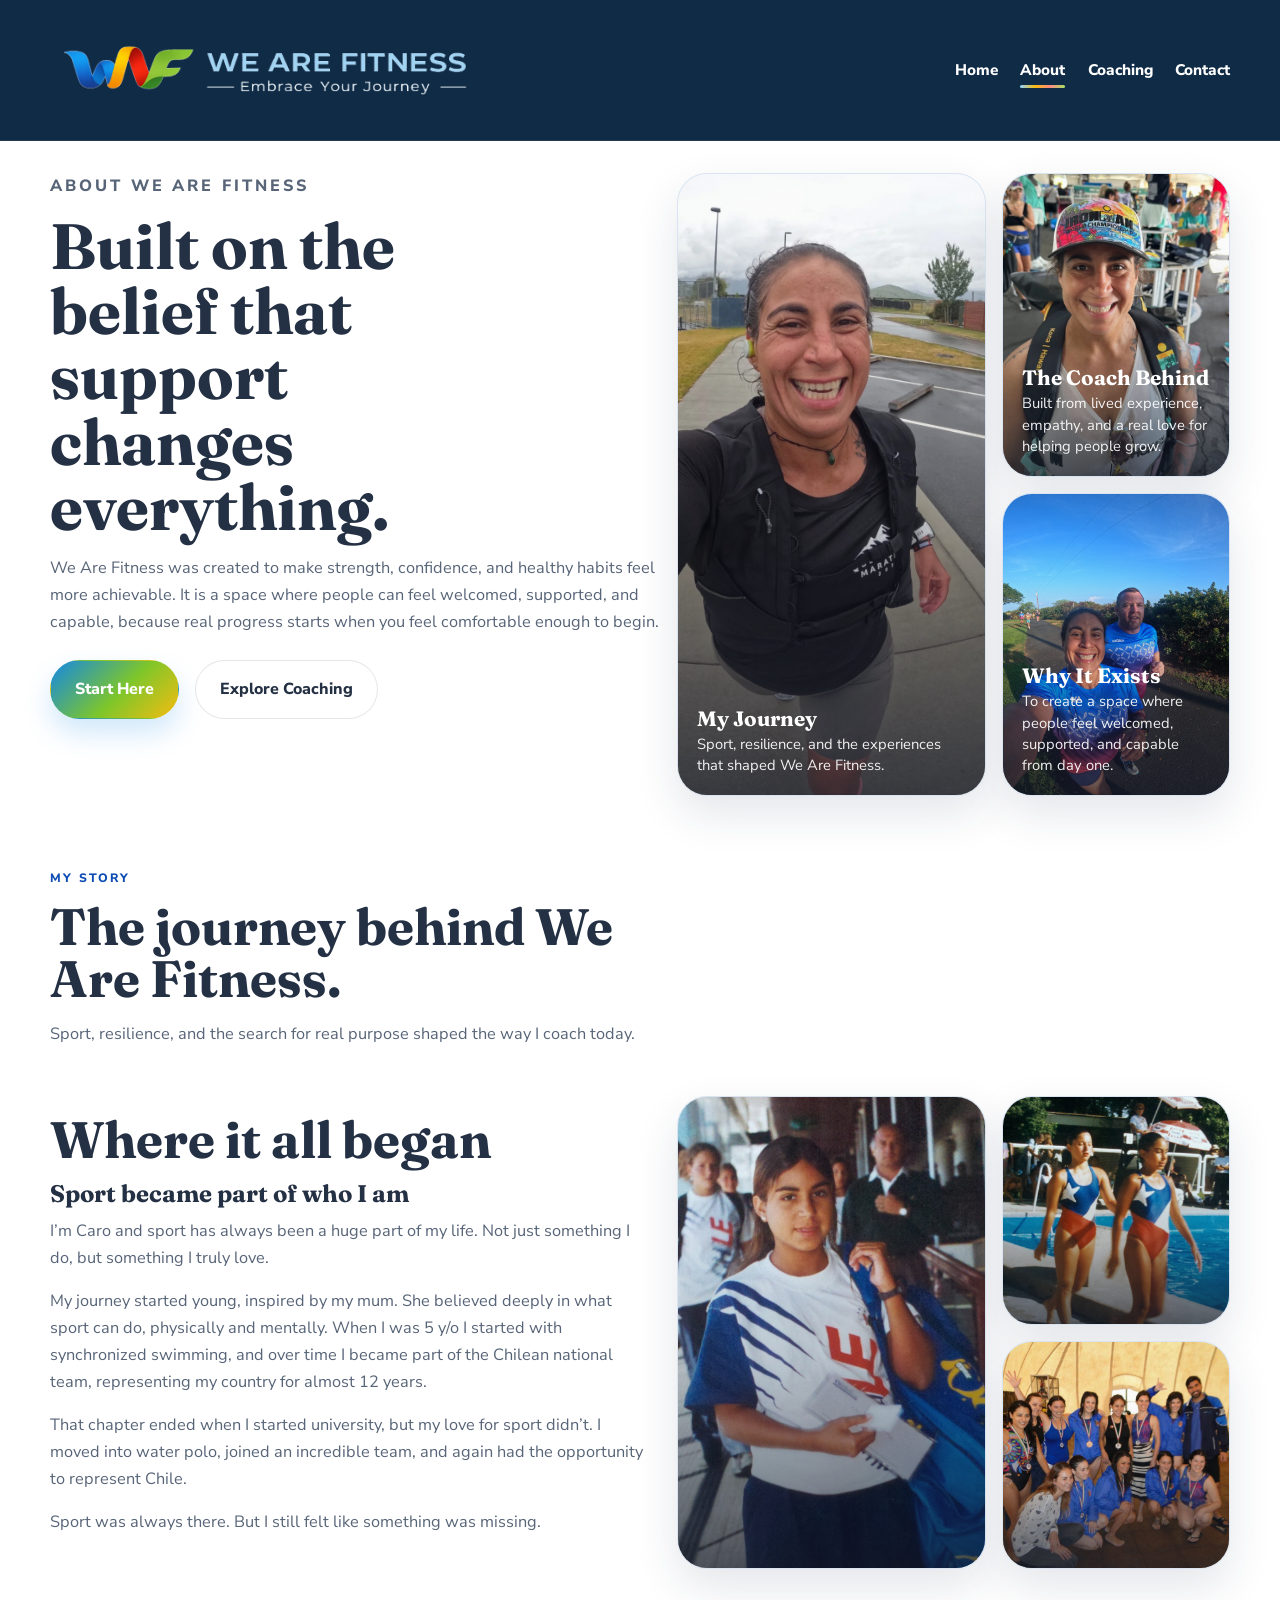
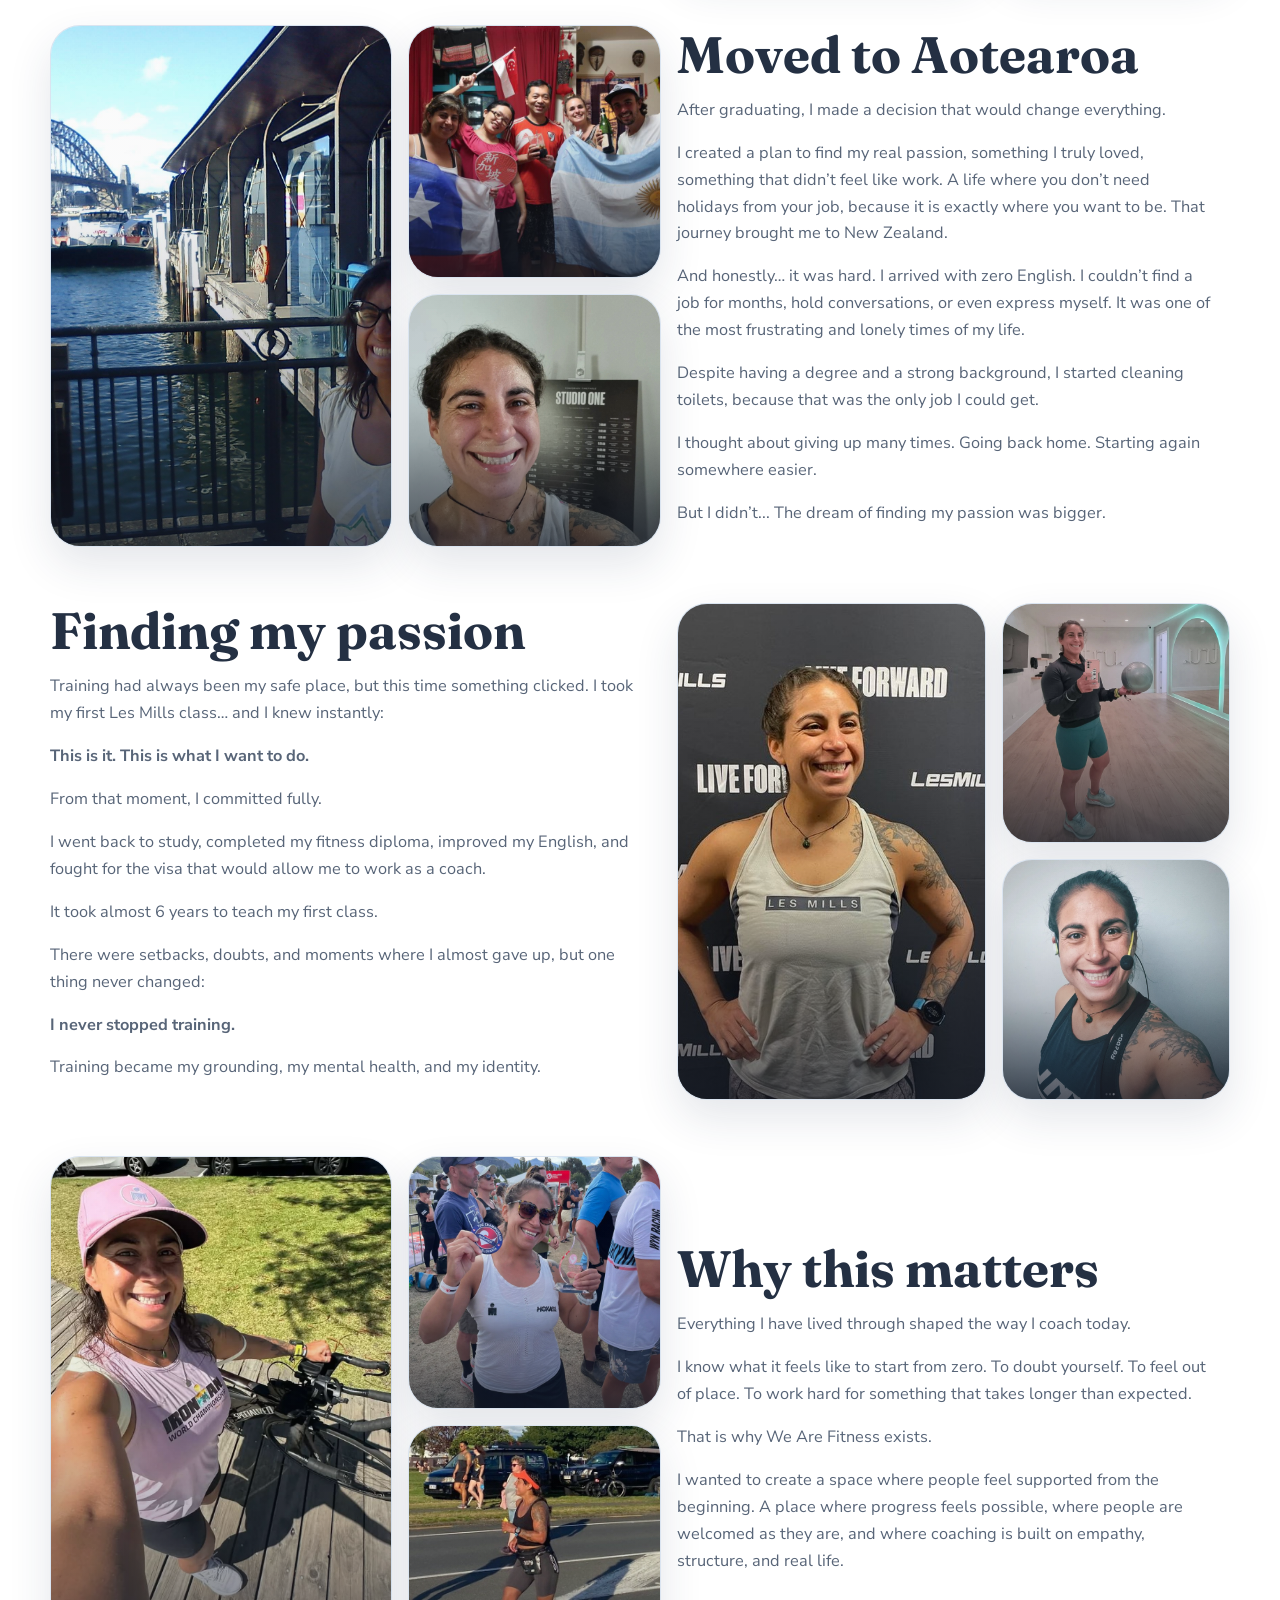
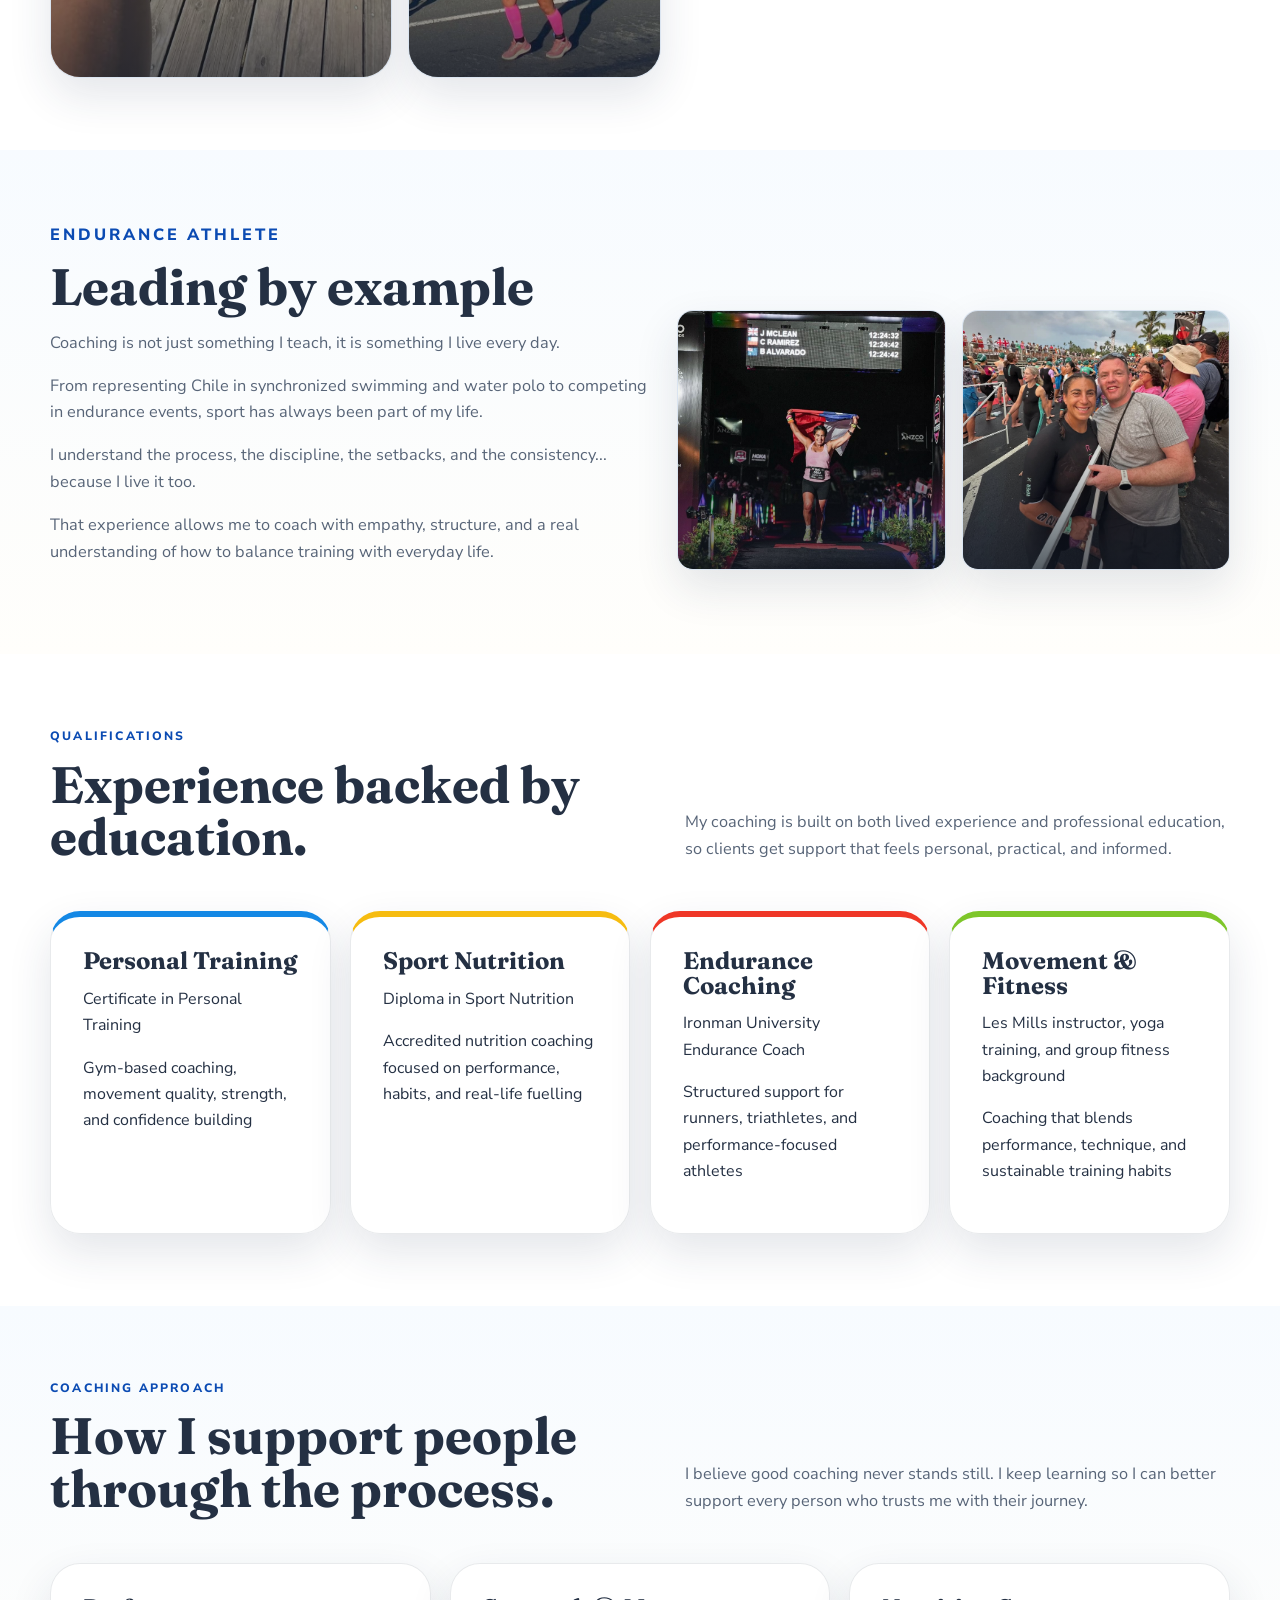
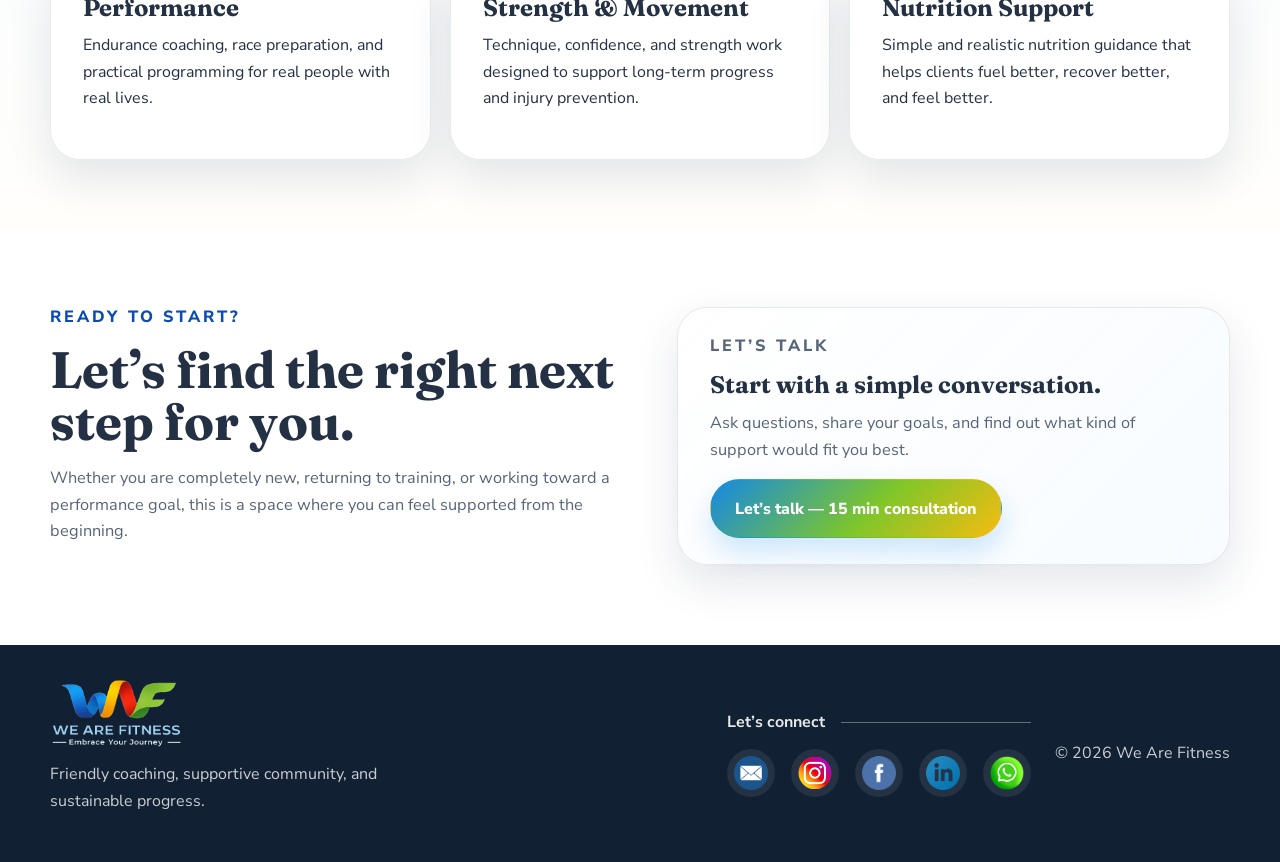
==== commit a0b13533: "Update about.html" ====
--- a/public/about.html
+++ b/public/about.html
@@ -250,7 +250,22 @@
 <!-- PART 4 -->
 <div class="split-layout about-story-block">
 
-  <!-- LEFT: TEXT -->
+  <!-- LEFT: IMAGES -->
+  <div class="hero-photos about-story-photos">
+    <div class="photo-card photo-tall">
+      <img src="images/about/story_10.jpg" alt="Coaching journey" class="real-image">
+    </div>
+
+    <div class="photo-card photo-small">
+      <img src="images/about/story_11.jpg" alt="Clients and coaching" class="real-image">
+    </div>
+
+    <div class="photo-card photo-small">
+      <img src="images/about/story_12.jpg" alt="Community and growth" class="real-image">
+    </div>
+  </div>
+
+  <!-- RIGHT: TEXT -->
   <div class="section-copy">
     <h2>Why this matters</h2>
 
@@ -272,21 +287,6 @@
       A place where progress feels possible, where people are welcomed as they are,
       and where coaching is built on empathy, structure, and real life.
     </p>
-  </div>
-
-  <!-- RIGHT: IMAGES -->
-  <div class="hero-photos about-story-photos">
-    <div class="photo-card photo-tall">
-      <img src="images/about/story_10.jpg" alt="Coaching journey" class="real-image">
-    </div>
-
-    <div class="photo-card photo-small">
-      <img src="images/about/story_11.jpg" alt="Clients and coaching" class="real-image">
-    </div>
-
-    <div class="photo-card photo-small">
-      <img src="images/about/story_12.jpg" alt="Community and growth" class="real-image">
-    </div>
   </div>
 
 </div>
